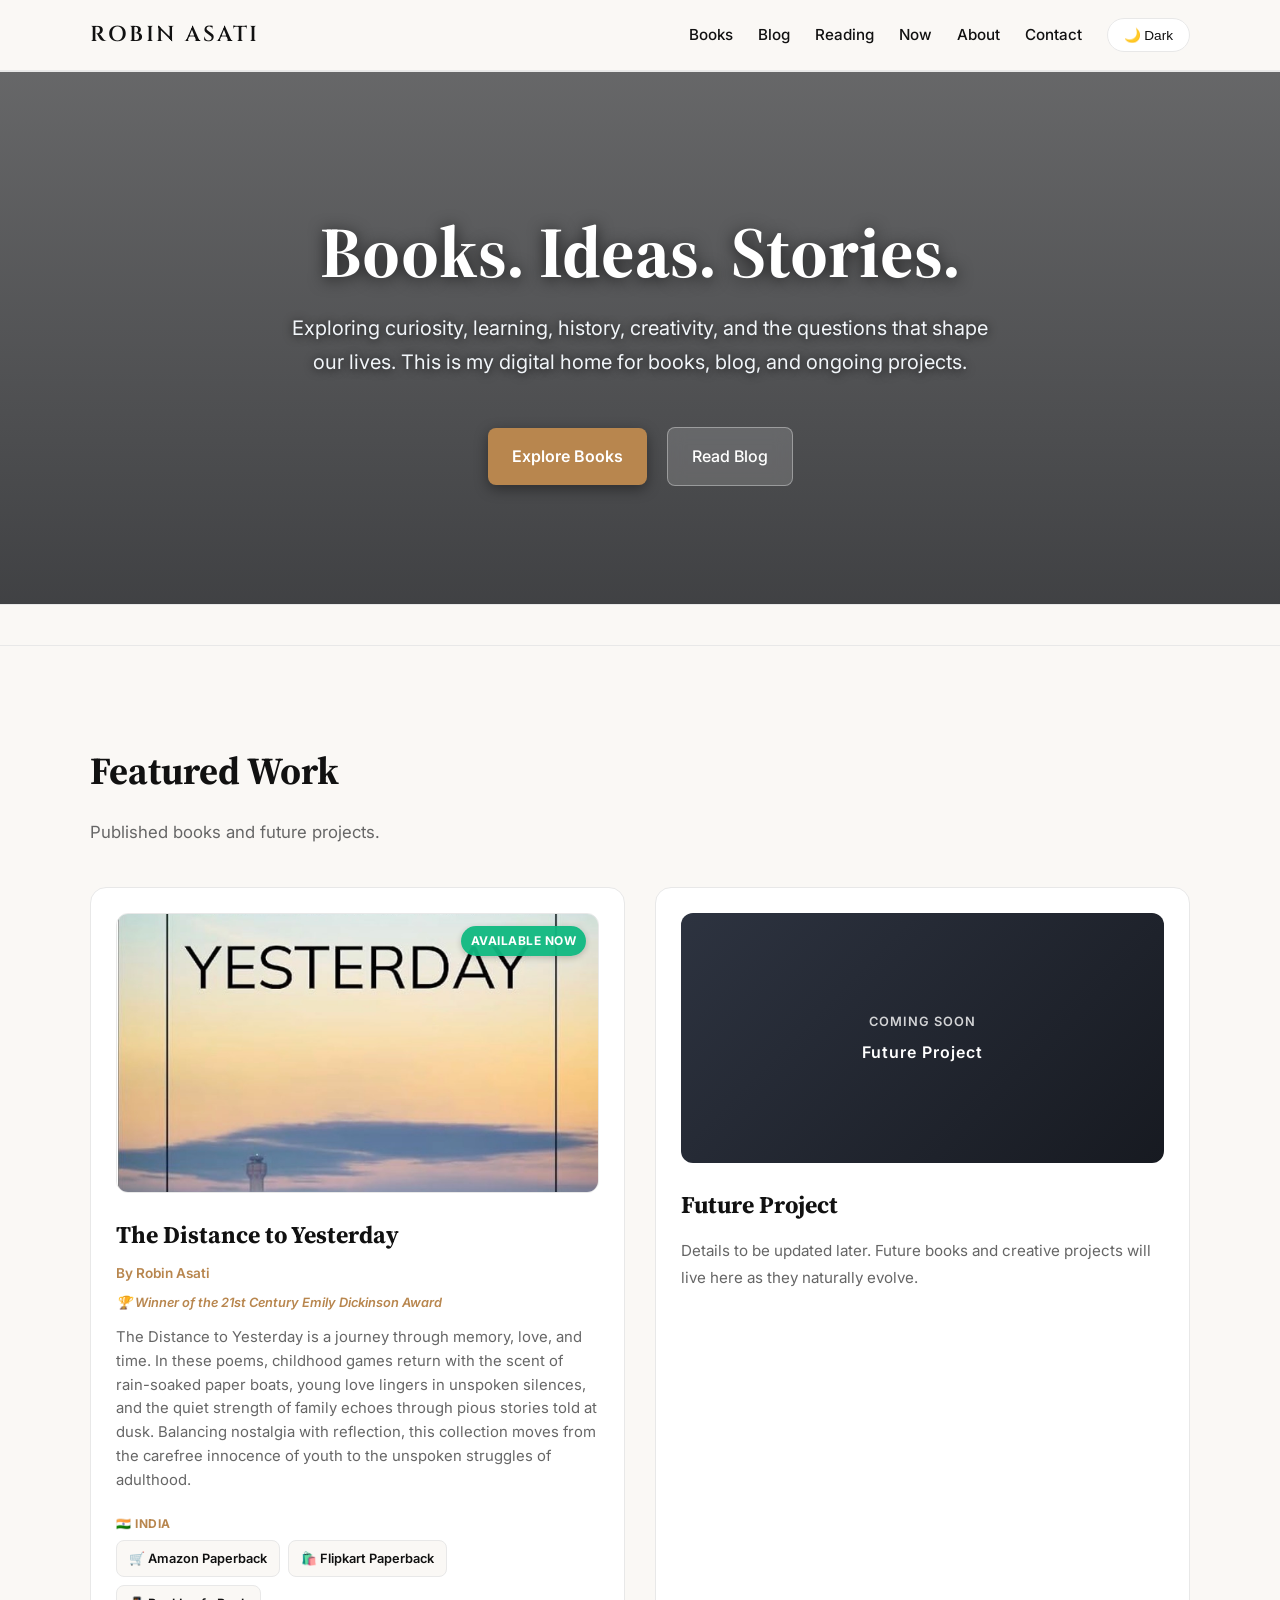
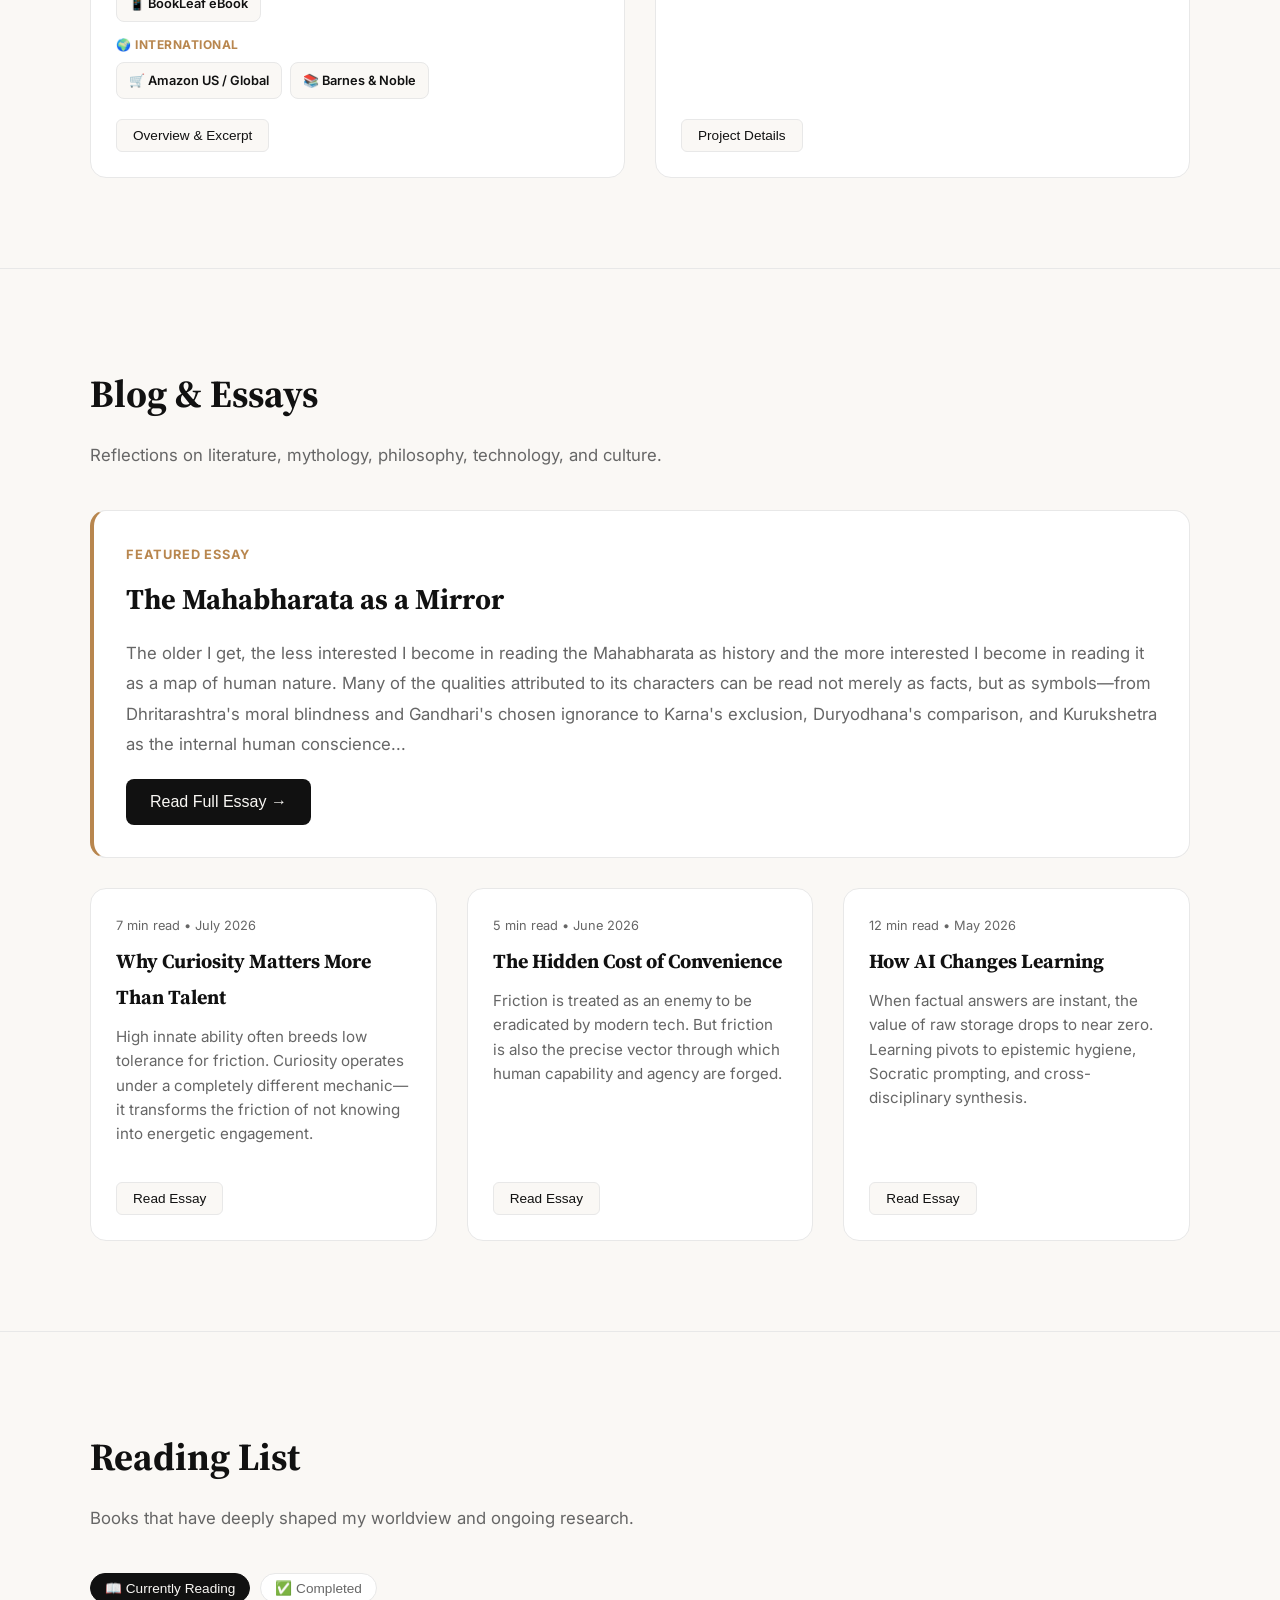
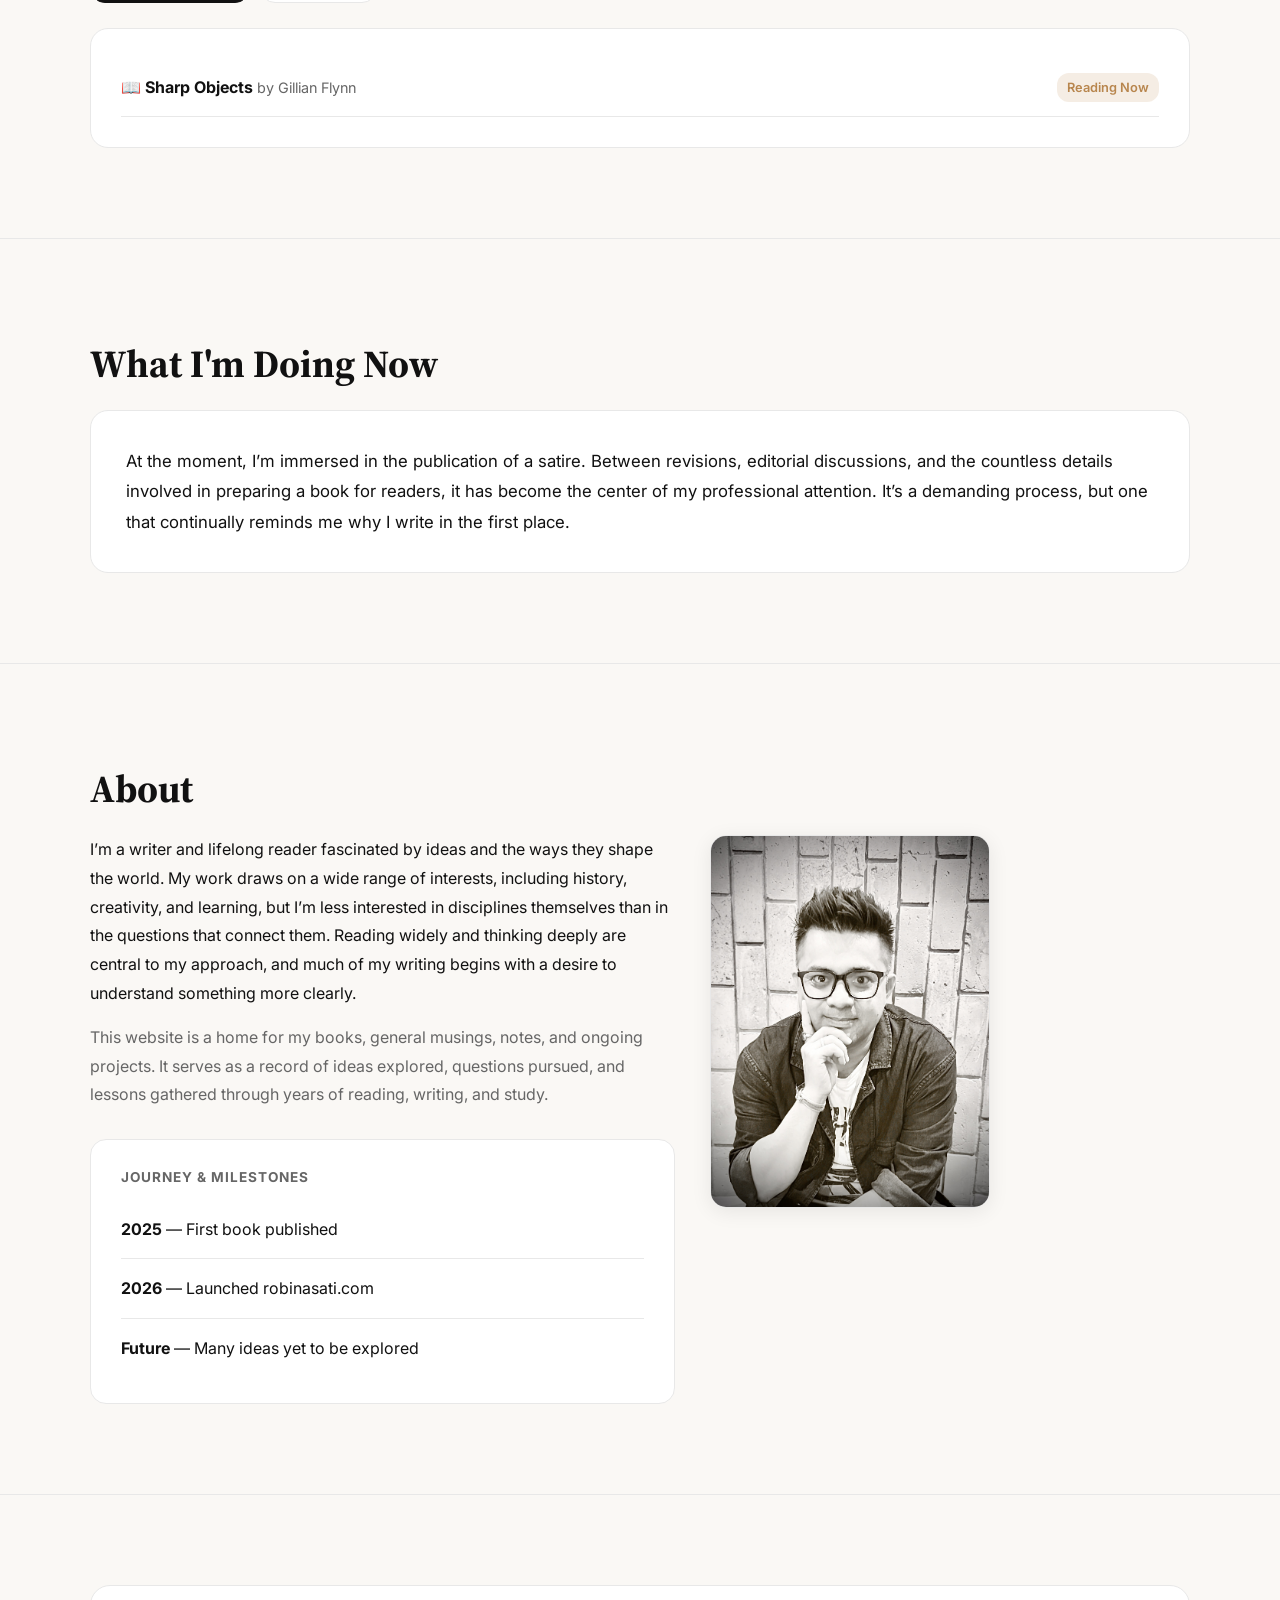
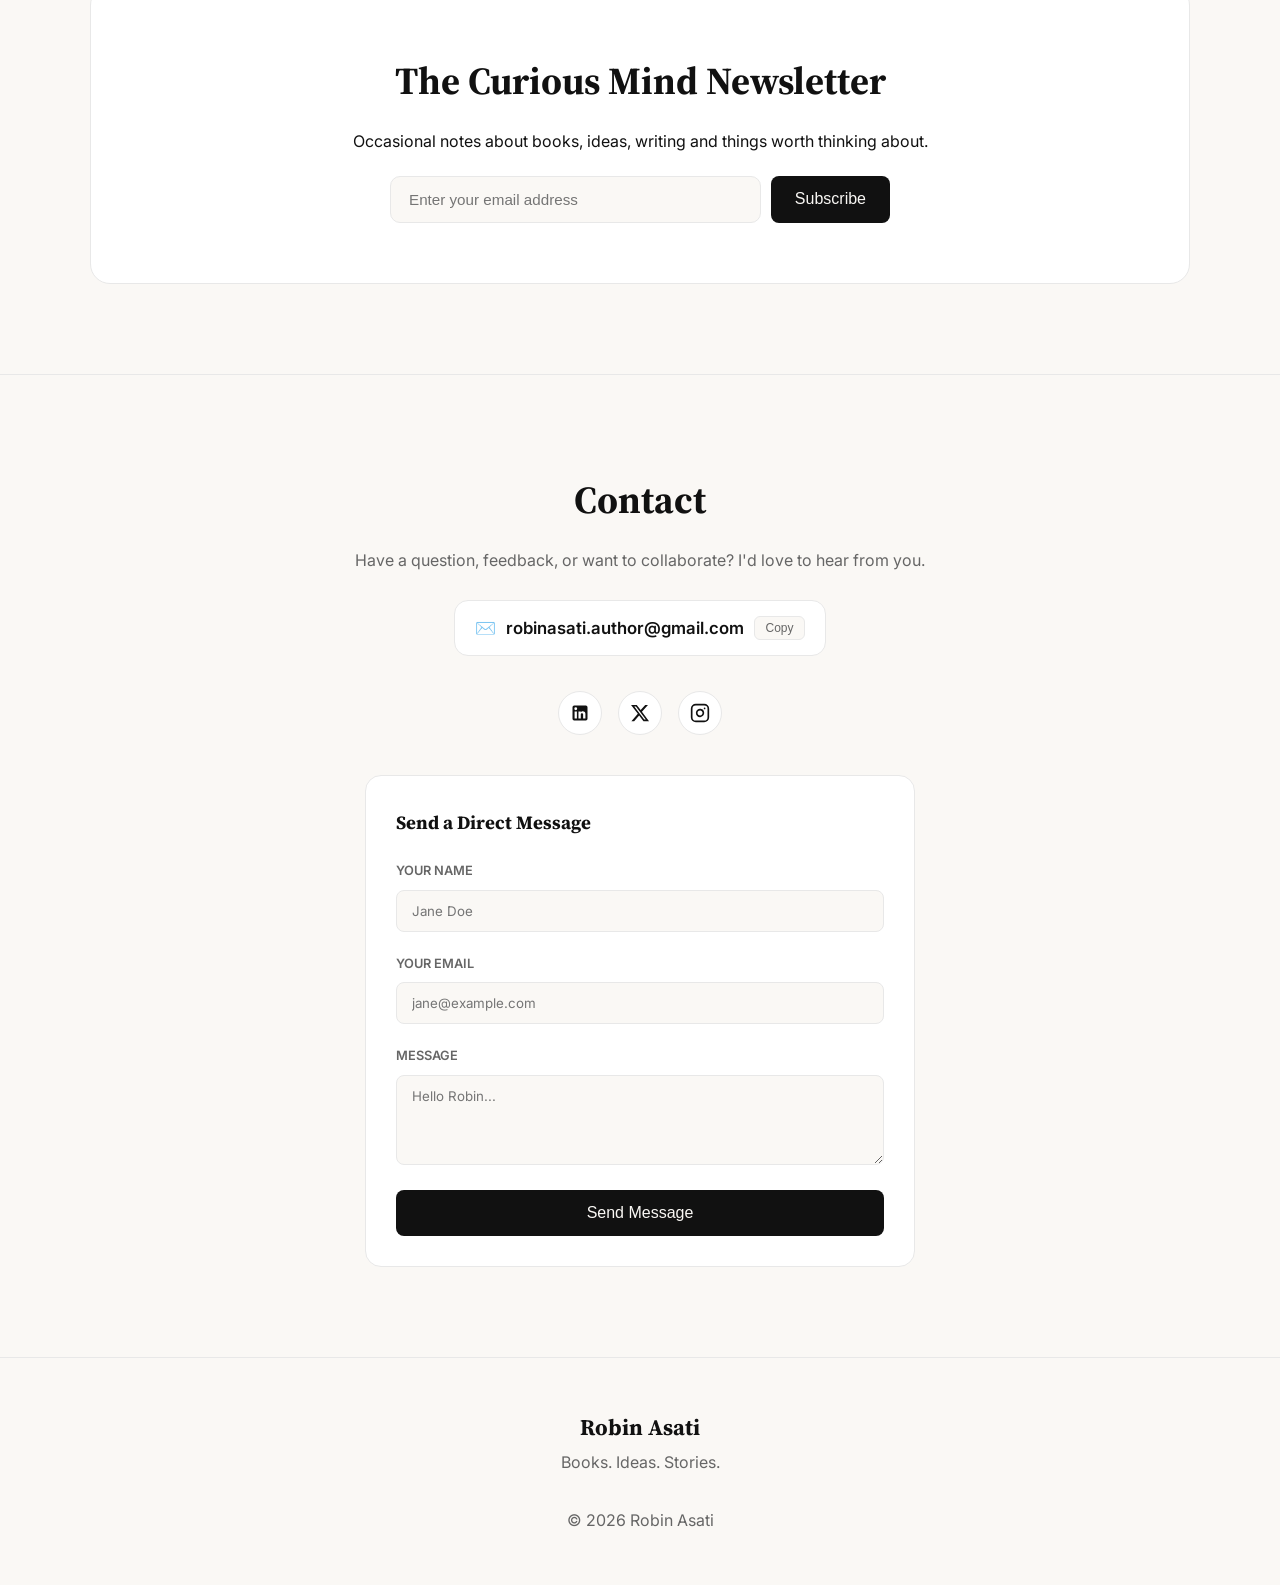
==== index.html @ bd4fd93c "Refactor styles and improve image handling in index.html Updated font styles, adjusted hero section " ====
<!DOCTYPE html>
<html lang="en">
<head>
<meta charset="UTF-8">
<meta name="viewport" content="width=device-width, initial-scale=1.0">
<title>Robin Asati | Books. Ideas. Stories.</title>

<link rel="preconnect" href="https://fonts.googleapis.com">
<link rel="preconnect" href="https://fonts.gstatic.com" crossorigin>
<link href="https://fonts.googleapis.com/css2?family=Cinzel:wght@500;600;700&family=Cormorant+Garamond:wght@500;600;700&family=Inter:wght@300;400;500;600;700&family=Source+Serif+4:ital,opsz,wght@0,8..60,400;0,8..60,600;0,8..60,700;1,8..60,400&display=swap" rel="stylesheet">

<style>
:root {
    --bg: #faf8f5;
    --card: #ffffff;
    --text: #111111;
    --muted: #666666;
    --accent: #b8864e;
    --border: #e8e8e8;
}

.dark {
    --bg: #0f1115;
    --card: #171a21;
    --text: #f4f4f4;
    --muted: #b4b4b4;
    --accent: #d4a373;
    --border: #2d3340;
}

* {
    margin: 0;
    padding: 0;
    box-sizing: border-box;
}

html {
    scroll-behavior: smooth;
}

body {
    font-family: 'Inter', -apple-system, BlinkMacSystemFont, "Segoe UI", Roboto, sans-serif;
    background: var(--bg);
    color: var(--text);
    line-height: 1.8;
    transition: background-color .3s ease, color .3s ease;
}

.container {
    max-width: 1100px;
    width: 90%;
    margin: auto;
}

header {
    position: sticky;
    top: 0;
    background: rgba(250, 248, 245, .95);
    backdrop-filter: blur(12px);
    -webkit-backdrop-filter: blur(12px);
    z-index: 100;
    border-bottom: 1px solid var(--border);
    transition: background-color .3s ease, border-color .3s ease;
}

.dark header {
    background: rgba(15, 17, 21, .95);
}

nav {
    display: flex;
    justify-content: space-between;
    align-items: center;
    padding: 18px 0;
}

.logo {
    font-family: 'Cinzel', 'Cormorant Garamond', 'Source Serif 4', Georgia, serif;
    font-size: 1.35rem;
    font-weight: 600;
    text-decoration: none;
    color: var(--text);
    line-height: 1.2;
    letter-spacing: 2.5px;
    text-transform: uppercase;
    transition: color 0.2s ease;
}

.logo:hover {
    color: var(--accent);
}

.nav-links {
    display: flex;
    gap: 25px;
    align-items: center;
}

.nav-links a {
    text-decoration: none;
    color: var(--text);
    font-size: 0.95rem;
    font-weight: 500;
    transition: color 0.2s;
}

.nav-links a:hover {
    color: var(--accent);
}

.theme-btn {
    border: none;
    background: var(--card);
    color: var(--text);
    padding: 8px 16px;
    border-radius: 20px;
    cursor: pointer;
    border: 1px solid var(--border);
    font-size: 0.85rem;
    font-weight: 500;
    transition: all 0.2s;
}

.theme-btn:hover {
    border-color: var(--accent);
}

.hero {
    position: relative;
    padding: 140px 0 110px 0;
    text-align: center;
    background-image: linear-gradient(rgba(12, 14, 18, 0.62), rgba(12, 14, 18, 0.78)), url('assets/images/hero_library_bg_1785691081527.jpg'), url('assets/images/hero_library_bg.jpg'), url('hero_library_bg.jpg');
    background-size: cover;
    background-position: center 38%;
    background-repeat: no-repeat;
    color: #ffffff;
    border-bottom: 1px solid var(--border);
    margin-bottom: 40px;
}

.hero h1 {
    font-family: 'Source Serif 4', Georgia, serif;
    font-size: 4.5rem;
    line-height: 1.1;
    margin-bottom: 20px;
    font-weight: 700;
    color: #ffffff;
    text-shadow: 0 2px 16px rgba(0, 0, 0, 0.7);
}

.hero p {
    max-width: 720px;
    margin: auto;
    font-size: 1.25rem;
    color: #f1f5f9;
    text-shadow: 0 1px 10px rgba(0, 0, 0, 0.8);
    line-height: 1.7;
}

.hero .btn-primary {
    background: var(--accent);
    color: #ffffff;
    font-weight: 600;
    box-shadow: 0 4px 14px rgba(0, 0, 0, 0.4);
}

.hero .btn-secondary {
    background: rgba(255, 255, 255, 0.15);
    backdrop-filter: blur(8px);
    -webkit-backdrop-filter: blur(8px);
    border: 1px solid rgba(255, 255, 255, 0.35);
    color: #ffffff;
    font-weight: 500;
}

.hero .btn-secondary:hover {
    background: rgba(255, 255, 255, 0.28);
    border-color: rgba(255, 255, 255, 0.65);
}

.cta {
    margin-top: 40px;
}

.btn {
    display: inline-block;
    padding: 14px 24px;
    margin: 8px;
    border-radius: 8px;
    text-decoration: none;
    font-weight: 500;
    cursor: pointer;
    transition: transform 0.2s, background-color 0.2s, border-color 0.2s;
    border: none;
    font-size: 1rem;
}

.btn-primary {
    background: var(--text);
    color: var(--bg);
}

.btn-secondary {
    border: 1px solid var(--border);
    background: var(--card);
    color: var(--text);
}

.btn:hover {
    transform: translateY(-2px);
}

section {
    padding: 90px 0;
    border-top: 1px solid var(--border);
}

.section-title {
    font-family: 'Source Serif 4', Georgia, serif;
    font-size: 2.4rem;
    margin-bottom: 12px;
    font-weight: 700;
}

.section-subtitle {
    color: var(--muted);
    margin-bottom: 40px;
    font-size: 1.05rem;
}

.cards {
    display: grid;
    gap: 30px;
    grid-template-columns: repeat(auto-fit, minmax(280px, 1fr));
}

.card {
    background: var(--card);
    padding: 25px;
    border-radius: 16px;
    border: 1px solid var(--border);
    display: flex;
    flex-direction: column;
    justify-content: space-between;
    transition: border-color 0.2s, transform 0.2s;
}

.card:hover {
    border-color: var(--accent);
}

.book-cover {
    height: 250px;
    border-radius: 12px;
    display: flex;
    flex-direction: column;
    align-items: center;
    justify-content: center;
    background: linear-gradient(135deg, var(--accent), #6c4f2d);
    color: white;
    margin-bottom: 20px;
    font-weight: 600;
    letter-spacing: 1px;
    text-align: center;
    padding: 20px;
}

.book-cover.dark-cover {
    background: linear-gradient(135deg, #2d3340, #171a21);
}

.book-cover-wrap {
    height: 280px;
    border-radius: 12px;
    overflow: hidden;
    margin-bottom: 20px;
    background: var(--bg);
    border: 1px solid var(--border);
    display: flex;
    align-items: center;
    justify-content: center;
    position: relative;
}

.book-cover-img {
    width: 100%;
    height: 100%;
    object-fit: cover;
    object-position: center;
    transition: transform 0.3s ease;
}

.card:hover .book-cover-img {
    transform: scale(1.03);
}

.released-badge {
    position: absolute;
    top: 12px;
    right: 12px;
    background: rgba(16, 185, 129, 0.95);
    color: #ffffff;
    font-size: 0.75rem;
    font-weight: 700;
    padding: 4px 10px;
    border-radius: 20px;
    letter-spacing: 0.5px;
    box-shadow: 0 2px 6px rgba(0,0,0,0.2);
}

.retailer-links {
    display: flex;
    flex-wrap: wrap;
    gap: 8px;
    margin-top: 12px;
    margin-bottom: 20px;
}

.retailer-btn {
    display: inline-flex;
    align-items: center;
    gap: 6px;
    padding: 6px 12px;
    border-radius: 8px;
    border: 1px solid var(--border);
    background: var(--bg);
    color: var(--text);
    font-size: 0.8rem;
    font-weight: 600;
    text-decoration: none;
    transition: all 0.2s ease;
}

.retailer-btn:hover {
    background: var(--text);
    color: var(--bg);
    border-color: var(--text);
    transform: translateY(-1px);
}

.card h3 {
    font-family: 'Source Serif 4', Georgia, serif;
    font-size: 1.5rem;
    margin-bottom: 10px;
}

.card p {
    color: var(--muted);
    font-size: 0.95rem;
    margin-bottom: 20px;
}

.btn-small {
    padding: 8px 16px;
    font-size: 0.85rem;
    border-radius: 6px;
    background: var(--bg);
    border: 1px solid var(--border);
    color: var(--text);
    cursor: pointer;
    font-weight: 500;
    align-self: flex-start;
    transition: all 0.2s;
}

.btn-small:hover {
    background: var(--accent);
    color: #ffffff;
    border-color: var(--accent);
}

.essay-search {
    width: 100%;
    max-width: 320px;
    padding: 10px 16px;
    border-radius: 10px;
    border: 1px solid var(--border);
    background: var(--card);
    color: var(--text);
    font-size: 0.9rem;
    margin-bottom: 30px;
}

.essay {
    margin-bottom: 25px;
    padding-bottom: 20px;
    border-bottom: 1px solid var(--border);
    cursor: pointer;
    transition: padding-left 0.2s;
}

.essay:hover {
    padding-left: 8px;
}

.essay h3 {
    font-family: 'Source Serif 4', Georgia, serif;
    font-size: 1.4rem;
    margin-bottom: 5px;
    color: var(--text);
}

.essay:hover h3 {
    color: var(--accent);
}

.essay span {
    color: var(--muted);
    font-size: .9rem;
}

.essay p {
    color: var(--muted);
    font-size: 0.95rem;
    margin-top: 6px;
}

.reading-filters {
    display: flex;
    gap: 10px;
    margin-bottom: 25px;
}

.filter-btn {
    padding: 6px 14px;
    border-radius: 20px;
    border: 1px solid var(--border);
    background: var(--card);
    color: var(--muted);
    font-size: 0.85rem;
    cursor: pointer;
}

.filter-btn.active {
    background: var(--text);
    color: var(--bg);
    border-color: var(--text);
}

.reading-list {
    background: var(--card);
    padding: 30px;
    border-radius: 18px;
    border: 1px solid var(--border);
}

.reading-list ul {
    list-style: none;
}

.reading-list li {
    padding: 14px 0;
    border-bottom: 1px solid var(--border);
    display: flex;
    justify-content: space-between;
    align-items: center;
}

.reading-list li:last-child {
    border-bottom: none;
}

.now-box {
    background: var(--card);
    padding: 35px;
    border-radius: 18px;
    border: 1px solid var(--border);
    display: grid;
    grid-template-columns: repeat(auto-fit, minmax(240px, 1fr));
    gap: 25px;
}

.now-item p {
    color: var(--muted);
    font-size: 0.95rem;
    margin-top: 4px;
}

.newsletter {
    text-align: center;
    background: var(--card);
    padding: 60px 30px;
    border-radius: 20px;
    border: 1px solid var(--border);
}

.newsletter form {
    display: flex;
    gap: 10px;
    justify-content: center;
    max-width: 500px;
    margin: 20px auto 0 auto;
    flex-wrap: wrap;
}

.newsletter input {
    flex: 1;
    min-width: 240px;
    padding: 14px 18px;
    border-radius: 10px;
    border: 1px solid var(--border);
    background: var(--bg);
    color: var(--text);
    font-size: 0.95rem;
}

.about {
    max-width: 900px;
}

.about-grid {
    display: grid;
    grid-template-columns: 1fr 280px;
    gap: 35px;
    align-items: start;
}

.about-photo {
    width: 100%;
    max-width: 280px;
    border-radius: 16px;
    border: 1px solid var(--border);
    box-shadow: 0 4px 20px rgba(0,0,0,0.08);
    object-fit: cover;
    aspect-ratio: 3/4;
}

.timeline {
    margin-top: 30px;
    background: var(--card);
    padding: 25px 30px;
    border-radius: 16px;
    border: 1px solid var(--border);
}

.timeline div {
    padding: 15px 0;
    border-bottom: 1px solid var(--border);
}

.timeline div:last-child {
    border-bottom: none;
}

.contact {
    text-align: center;
}

.contact-badges {
    display: flex;
    flex-wrap: wrap;
    justify-content: center;
    gap: 15px;
    margin: 25px 0 35px 0;
}

.contact-badge {
    background: var(--card);
    border: 1px solid var(--border);
    padding: 12px 20px;
    border-radius: 14px;
    display: flex;
    align-items: center;
    gap: 10px;
    font-size: 1.05rem;
    font-weight: 600;
}

.contact-badge a {
    color: var(--text);
    text-decoration: none;
}

.contact-badge a:hover {
    color: var(--accent);
}

.copy-btn {
    background: var(--bg);
    border: 1px solid var(--border);
    padding: 4px 10px;
    border-radius: 6px;
    font-size: 0.75rem;
    cursor: pointer;
    color: var(--muted);
}

.contact-links {
    display: flex;
    justify-content: center;
    align-items: center;
    gap: 16px;
    margin-bottom: 40px;
}

.contact-links a {
    display: inline-flex;
    align-items: center;
    justify-content: center;
    width: 44px;
    height: 44px;
    border-radius: 50%;
    background: var(--card);
    border: 1px solid var(--border);
    color: var(--text);
    transition: all 0.2s ease;
    text-decoration: none;
}

.contact-links a:hover {
    color: var(--accent);
    border-color: var(--accent);
    transform: translateY(-2px);
    box-shadow: 0 4px 12px rgba(0,0,0,0.08);
}

.contact-form {
    max-width: 550px;
    margin: auto;
    text-align: left;
    background: var(--card);
    padding: 30px;
    border-radius: 16px;
    border: 1px solid var(--border);
}

.contact-form input, .contact-form textarea {
    width: 100%;
    padding: 12px 15px;
    margin-top: 6px;
    margin-bottom: 16px;
    border-radius: 8px;
    border: 1px solid var(--border);
    background: var(--bg);
    color: var(--text);
    font-family: inherit;
}

footer {
    text-align: center;
    color: var(--muted);
    padding: 50px 0;
    border-top: 1px solid var(--border);
}

/* Modal Styling */
.modal-overlay {
    position: fixed;
    top: 0;
    left: 0;
    width: 100%;
    height: 100%;
    background: rgba(0, 0, 0, 0.65);
    backdrop-filter: blur(4px);
    display: none;
    align-items: center;
    justify-content: center;
    z-index: 200;
    padding: 20px;
}

.modal-overlay.active {
    display: flex;
}

.modal-content {
    background: var(--card);
    color: var(--text);
    max-width: 700px;
    width: 100%;
    max-height: 85vh;
    overflow-y: auto;
    border-radius: 20px;
    border: 1px solid var(--border);
    padding: 35px;
    position: relative;
    box-shadow: 0 20px 40px rgba(0, 0, 0, 0.3);
}

.modal-close {
    position: absolute;
    top: 20px;
    right: 20px;
    background: var(--bg);
    border: 1px solid var(--border);
    color: var(--muted);
    border-radius: 50%;
    width: 32px;
    height: 32px;
    cursor: pointer;
    font-size: 1.1rem;
    line-height: 1;
}

@media(max-width:768px){
    .about-grid {
        grid-template-columns: 1fr;
    }
    .about-photo {
        max-width: 240px;
        margin: 0 auto 20px auto;
    }
    .hero h1 {
        font-size: 2.8rem;
    }
    nav {
        flex-direction: column;
        gap: 15px;
    }
    .nav-links {
        flex-wrap: wrap;
        justify-content: center;
    }
}
</style>
</head>
<body>

<header>
<div class="container">
<nav>
<a href="#" class="logo">Robin Asati</a>
<div class="nav-links">
<a href="#books">Books</a>
<a href="#blog">Blog</a>
<a href="#reading">Reading</a>
<a href="#now">Now</a>
<a href="#about">About</a>
<a href="#contact">Contact</a>
<button class="theme-btn" onclick="toggleTheme()">🌙 Dark</button>
</div>
</nav>
</div>
</header>

<section class="hero">
<div class="container">
<h1>Books. Ideas. Stories.</h1>
<p>
Exploring curiosity, learning, history,
creativity, and the questions that shape our lives.
This is my digital home for books, blog, and ongoing projects.
</p>
<div class="cta">
<a href="#books" class="btn btn-primary">Explore Books</a>
<a href="#blog" class="btn btn-secondary">Read Blog</a>
</div>
</div>
</section>

<section id="books">
<div class="container">
<h2 class="section-title">Featured Work</h2>
<p class="section-subtitle">Published books and future projects.</p>

<div class="cards">
<div class="card">
<div>
<div class="book-cover-wrap">
<img src="assets/images/distance_to_yesterday_1785655951357.jpg" onerror="this.onerror=null; this.src='distance_to_yesterday_1785655951357.jpg';" alt="The Distance to Yesterday Book Cover" class="book-cover-img">
<span class="released-badge">AVAILABLE NOW</span>
</div>
<h3 style="margin-bottom: 4px;">The Distance to Yesterday</h3>
<div style="font-size: 0.85rem; color: var(--accent); font-weight: 600; margin-bottom: 6px;">By Robin Asati</div>
<div style="font-size: 0.8rem; color: #b8864e; font-weight: 600; margin-bottom: 12px; font-style: italic;">🏆 Winner of the 21st Century Emily Dickinson Award</div>
<p style="font-size: 0.93rem; line-height: 1.6;">
The Distance to Yesterday is a journey through memory, love, and time. In these poems, childhood games return with the scent of rain-soaked paper boats, young love lingers in unspoken silences, and the quiet strength of family echoes through pious stories told at dusk. Balancing nostalgia with reflection, this collection moves from the carefree innocence of youth to the unspoken struggles of adulthood.
</p>

<div style="margin-top: 12px;">
<div style="font-size: 0.75rem; font-weight: 700; text-transform: uppercase; letter-spacing: 0.5px; color: var(--accent); margin-bottom: 6px;">🇮🇳 India</div>
<div class="retailer-links" style="margin-top: 0; margin-bottom: 12px;">
<a href="https://link.amazon/B07YsDSl2" target="_blank" rel="noopener noreferrer" class="retailer-btn">🛒 Amazon Paperback</a>
<a href="https://dl.flipkart.com/s/XTxw8RNNNN" target="_blank" rel="noopener noreferrer" class="retailer-btn">🛍️ Flipkart Paperback</a>
<a href="https://ebooks.bookleafpub.com/product-page/the-distance-to-yesterday" target="_blank" rel="noopener noreferrer" class="retailer-btn">📱 BookLeaf eBook</a>
</div>

<div style="font-size: 0.75rem; font-weight: 700; text-transform: uppercase; letter-spacing: 0.5px; color: var(--accent); margin-bottom: 6px;">🌍 International</div>
<div class="retailer-links" style="margin-top: 0; margin-bottom: 20px;">
<a href="https://www.amazon.com/dp/B0G1ZFZSVN" target="_blank" rel="noopener noreferrer" class="retailer-btn">🛒 Amazon US / Global</a>
<a href="https://www.barnesandnoble.com/w/1148728774" target="_blank" rel="noopener noreferrer" class="retailer-btn">📚 Barnes & Noble</a>
</div>
</div>
</div>
<button class="btn-small" onclick="openBookModal('distance')">Overview & Excerpt</button>
</div>

<div class="card">
<div>
<div class="book-cover dark-cover">
<div style="font-size: 0.8rem; opacity: 0.8; margin-bottom: 5px;">COMING SOON</div>
Future Project
</div>
<h3>Future Project</h3>
<p>
Details to be updated later. Future books and creative projects will live here as they naturally evolve.
</p>
</div>
<button class="btn-small" onclick="openBookModal('future')">Project Details</button>
</div>
</div>
</div>
</section>

<section id="blog">
<div class="container">
<h2 class="section-title">Blog & Essays</h2>
<p class="section-subtitle">Reflections on literature, mythology, philosophy, technology, and culture.</p>

<!-- Featured Essay -->
<div class="card" style="margin-bottom: 30px; padding: 32px; border-left: 4px solid var(--accent);">
  <div>
    <div style="font-size: 0.8rem; font-weight: 700; text-transform: uppercase; letter-spacing: 0.8px; color: var(--accent); margin-bottom: 8px;">FEATURED ESSAY</div>
    <h3 style="font-family: 'Source Serif 4', serif; font-size: 1.8rem; margin-bottom: 12px; color: var(--text);">The Mahabharata as a Mirror</h3>
    <p style="font-size: 1.05rem; line-height: 1.8; color: var(--muted); margin-bottom: 20px;">
      The older I get, the less interested I become in reading the Mahabharata as history and the more interested I become in reading it as a map of human nature. Many of the qualities attributed to its characters can be read not merely as facts, but as symbols—from Dhritarashtra's moral blindness and Gandhari's chosen ignorance to Karna's exclusion, Duryodhana's comparison, and Kurukshetra as the internal human conscience...
    </p>
  </div>
  <div>
    <button class="btn btn-primary" style="margin: 0;" onclick="openEssayModal(0)">Read Full Essay →</button>
  </div>
</div>

<div class="cards">
  <div class="card">
    <div>
      <div style="font-size: 0.8rem; color: var(--muted); margin-bottom: 6px;">7 min read • July 2026</div>
      <h3 style="font-size: 1.25rem;">Why Curiosity Matters More Than Talent</h3>
      <p style="font-size: 0.95rem; line-height: 1.6; color: var(--muted); margin-top: 8px;">
        High innate ability often breeds low tolerance for friction. Curiosity operates under a completely different mechanic—it transforms the friction of not knowing into energetic engagement.
      </p>
    </div>
    <button class="btn-small" style="margin-top: 15px;" onclick="openEssayModal(1)">Read Essay</button>
  </div>

  <div class="card">
    <div>
      <div style="font-size: 0.8rem; color: var(--muted); margin-bottom: 6px;">5 min read • June 2026</div>
      <h3 style="font-size: 1.25rem;">The Hidden Cost of Convenience</h3>
      <p style="font-size: 0.95rem; line-height: 1.6; color: var(--muted); margin-top: 8px;">
        Friction is treated as an enemy to be eradicated by modern tech. But friction is also the precise vector through which human capability and agency are forged.
      </p>
    </div>
    <button class="btn-small" style="margin-top: 15px;" onclick="openEssayModal(2)">Read Essay</button>
  </div>

  <div class="card">
    <div>
      <div style="font-size: 0.8rem; color: var(--muted); margin-bottom: 6px;">12 min read • May 2026</div>
      <h3 style="font-size: 1.25rem;">How AI Changes Learning</h3>
      <p style="font-size: 0.95rem; line-height: 1.6; color: var(--muted); margin-top: 8px;">
        When factual answers are instant, the value of raw storage drops to near zero. Learning pivots to epistemic hygiene, Socratic prompting, and cross-disciplinary synthesis.
      </p>
    </div>
    <button class="btn-small" style="margin-top: 15px;" onclick="openEssayModal(3)">Read Essay</button>
  </div>
</div>

</div>
</section>

<section id="reading">
<div class="container">
<h2 class="section-title">Reading List</h2>
<p class="section-subtitle">Books that have deeply shaped my worldview and ongoing research.</p>

<div class="reading-filters">
<button class="filter-btn active" onclick="filterReading('reading', this)">📖 Currently Reading</button>
<button class="filter-btn" onclick="filterReading('completed', this)">✅ Completed</button>
</div>

<div class="reading-list">
<ul id="readingUl">
<li data-status="reading">
<span>📖 <strong>Sharp Objects</strong> <span style="color:var(--muted); font-size:0.9rem;">by Gillian Flynn</span></span>
<span style="font-size:0.8rem; background: rgba(184,134,78,0.15); color:var(--accent); padding:3px 10px; border-radius:12px; font-weight:600;">Reading Now</span>
</li>
<li data-status="completed" style="display: none;">
<span>📖 <strong>Rebecca</strong> <span style="color:var(--muted); font-size:0.9rem;">by Daphne du Maurier (1938)</span></span>
<span style="color:#f59e0b; font-size:0.9rem;">★★★★★</span>
</li>
<li data-status="completed" style="display: none;">
<span>📖 <strong>The Talented Mr. Ripley</strong> <span style="color:var(--muted); font-size:0.9rem;">by Patricia Highsmith (1955)</span></span>
<span style="color:#f59e0b; font-size:0.9rem;">★★★★★</span>
</li>
<li data-status="completed" style="display: none;">
<span>📖 <strong>The Silence of the Lambs</strong> <span style="color:var(--muted); font-size:0.9rem;">by Thomas Harris (1988)</span></span>
<span style="color:#f59e0b; font-size:0.9rem;">★★★★★</span>
</li>
<li data-status="completed" style="display: none;">
<span>📖 <strong>The Silent Patient</strong> <span style="color:var(--muted); font-size:0.9rem;">by Alex Michaelides (2019)</span></span>
<span style="color:#f59e0b; font-size:0.9rem;">★★★★★</span>
</li>
</ul>
</div>
</div>
</section>

<section id="now">
<div class="container">
<h2 class="section-title">What I'm Doing Now</h2>

<div class="now-box" style="display: block;">
<p style="font-size: 1.05rem; line-height: 1.8;">
At the moment, I’m immersed in the publication of a satire. Between revisions, editorial discussions, and the countless details involved in preparing a book for readers, it has become the center of my professional attention. It’s a demanding process, but one that continually reminds me why I write in the first place.
</p>
</div>
</div>
</section>

<section id="about">
<div class="container">
<div class="about">
<h2 class="section-title">About</h2>

<div class="about-grid">
<div class="about-text">
<p>
I’m a writer and lifelong reader fascinated by ideas and the ways they shape the world. My work draws on a wide range of interests, including history, creativity, and learning, but I’m less interested in disciplines themselves than in the questions that connect them. Reading widely and thinking deeply are central to my approach, and much of my writing begins with a desire to understand something more clearly.
</p>

<p style="margin-top: 15px; color: var(--muted);">
This website is a home for my books, general musings, notes, and ongoing projects. It serves as a record of ideas explored, questions pursued, and lessons gathered through years of reading, writing, and study.
</p>

<div class="timeline">
<h4 style="font-size:0.85rem; text-transform:uppercase; letter-spacing:1px; color:var(--muted); margin-bottom:10px;">Journey & Milestones</h4>
<div>
<strong>2025</strong> — First book published
</div>
<div>
<strong>2026</strong> — Launched robinasati.com
</div>
<div>
<strong>Future</strong> — Many ideas yet to be explored
</div>
</div>
</div>

<div class="about-image-wrapper">
<img src="assets/images/robin_photo.jpg" onerror="this.onerror=null; this.src='robin_photo.jpg';" alt="Robin Asati" class="about-photo">
</div>
</div>

</div>
</div>
</section>

<section>
<div class="container">
<div class="newsletter">
<h2 class="section-title">The Curious Mind Newsletter</h2>
<p>
Occasional notes about books, ideas,
writing and things worth thinking about.
</p>

<form id="newsletterForm" onsubmit="handleNewsletter(event)">
<input type="email" id="newsletterEmail" placeholder="Enter your email address" required>
<button type="submit" class="btn btn-primary" style="margin: 0;">Subscribe</button>
</form>
<div id="newsletterSuccess" style="display:none; margin-top:20px; color:#10b981; font-weight:600;">
Thank you for subscribing! Look out for your first letter soon.
</div>
</div>
</div>
</section>

<section id="contact">
<div class="container">
<div class="contact">
<h2 class="section-title">Contact</h2>
<p style="color: var(--muted);">Have a question, feedback, or want to collaborate? I'd love to hear from you.</p>

<div class="contact-badges">
<div class="contact-badge">
✉️ <a href="mailto:robinasati.author@gmail.com">robinasati.author@gmail.com</a>
<button class="copy-btn" onclick="copyText('robinasati.author@gmail.com', this)">Copy</button>
</div>
</div>

<div class="contact-links">
<a href="https://www.linkedin.com/in/robin-asati-31274a20?utm_source=share&utm_campaign=share_via&utm_content=profile&utm_medium=ios_app" target="_blank" rel="noopener noreferrer" aria-label="LinkedIn" title="LinkedIn">
  <svg xmlns="http://www.w3.org/2000/svg" width="20" height="20" viewBox="0 0 24 24" fill="currentColor"><path d="M19 3a2 2 0 0 1 2 2v14a2 2 0 0 1-2 2H5a2 2 0 0 1-2-2V5a2 2 0 0 1 2-2h14m-.5 15.5v-5.3a3.26 3.26 0 0 0-3.26-3.26c-.85 0-1.84.52-2.28 1.3v-1.11h-2.79v8.37h2.79v-4.93c0-.77.62-1.4 1.39-1.4a1.4 1.4 0 0 1 1.4 1.4v4.93h2.75M6.88 8.56a1.68 1.68 0 0 0 1.68-1.68c0-.93-.75-1.69-1.68-1.69a1.69 1.69 0 0 0-1.69 1.69c0 .93.76 1.68 1.69 1.68m1.39 9.94v-8.37H5.5v8.37h2.77z"/></svg>
</a>
<a href="https://x.com/robinasati?s=11" target="_blank" rel="noopener noreferrer" aria-label="X" title="X (Twitter)">
  <svg xmlns="http://www.w3.org/2000/svg" width="20" height="20" viewBox="0 0 24 24" fill="currentColor"><path d="M18.244 2.25h3.308l-7.227 8.26 8.502 11.24H16.17l-5.214-6.817L4.99 21.75H1.68l7.73-8.835L1.254 2.25H8.08l4.713 6.231zm-1.161 17.52h1.833L7.084 4.126H5.117z"/></svg>
</a>
<a href="https://www.instagram.com/robinasati?igsh=MWZwbHIxdGJteHQ3Yg%3D%3D&utm_source=qr" target="_blank" rel="noopener noreferrer" aria-label="Instagram" title="Instagram">
  <svg xmlns="http://www.w3.org/2000/svg" width="20" height="20" viewBox="0 0 24 24" fill="none" stroke="currentColor" stroke-width="2" stroke-linecap="round" stroke-linejoin="round"><rect x="2" y="2" width="20" height="20" rx="5" ry="5"/><path d="M16 11.37A4 4 0 1 1 12.63 8 4 4 0 0 1 16 11.37z"/><line x1="17.5" y1="6.5" x2="17.51" y2="6.5"/></svg>
</a>
</div>

<div class="contact-form">
<h3 style="font-family:'Source Serif 4',serif; margin-bottom:15px;">Send a Direct Message</h3>
<form onsubmit="handleContact(event)">
<label style="font-size:0.8rem; font-weight:600; color:var(--muted); text-transform:uppercase;">Your Name</label>
<input type="text" placeholder="Jane Doe" required>

<label style="font-size:0.8rem; font-weight:600; color:var(--muted); text-transform:uppercase;">Your Email</label>
<input type="email" placeholder="jane@example.com" required>

<label style="font-size:0.8rem; font-weight:600; color:var(--muted); text-transform:uppercase;">Message</label>
<textarea rows="4" placeholder="Hello Robin..." required></textarea>

<button type="submit" class="btn btn-primary" style="margin:0; width:100%;">Send Message</button>
</form>
<div id="contactSuccess" style="display:none; margin-top:15px; color:#10b981; font-weight:600; text-align:center;">
Message sent successfully! Robin will get back to you shortly.
</div>
</div>

</div>
</div>
</section>

<footer>
<div class="container">
<p style="font-family:'Source Serif 4',serif; font-size:1.4rem; font-weight:700; color:var(--text);">Robin Asati</p>
<p>Books. Ideas. Stories.</p>
<br>
<p>© 2026 Robin Asati</p>
</div>
</footer>

<!-- Book Modal -->
<div id="bookModal" class="modal-overlay" onclick="closeModalOnOverlay(event, 'bookModal')">
<div class="modal-content">
<button class="modal-close" onclick="closeModal('bookModal')">✕</button>
<div id="bookModalBody"></div>
</div>
</div>

<!-- Essay Modal -->
<div id="essayModal" class="modal-overlay" onclick="closeModalOnOverlay(event, 'essayModal')">
<div class="modal-content">
<button class="modal-close" onclick="closeModal('essayModal')">✕</button>
<div id="essayModalBody"></div>
</div>
</div>

<script>
function toggleTheme() {
    document.body.classList.toggle('dark');
    const btn = document.querySelector('.theme-btn');
    if (document.body.classList.contains('dark')) {
        btn.innerHTML = '☀️ Light';
        localStorage.setItem('theme', 'dark');
    } else {
        btn.innerHTML = '🌙 Dark';
        localStorage.setItem('theme', 'light');
    }
}

if (localStorage.getItem('theme') === 'dark') {
    document.body.classList.add('dark');
    document.querySelector('.theme-btn').innerHTML = '☀️ Light';
}

function copyText(text, btn) {
    navigator.clipboard.writeText(text);
    const originalText = btn.innerText;
    btn.innerText = 'Copied!';
    btn.style.color = '#10b981';
    setTimeout(() => {
        btn.innerText = originalText;
        btn.style.color = 'var(--muted)';
    }, 2000);
}

function filterEssays() {
    const query = document.getElementById('essaySearch').value.toLowerCase();
    const essays = document.querySelectorAll('#essayList .essay');
    essays.forEach(e => {
        const title = e.getAttribute('data-title') || '';
        const text = e.innerText.toLowerCase();
        if (title.includes(query) || text.includes(query)) {
            e.style.display = 'block';
        } else {
            e.style.display = 'none';
        }
    });
}

function filterReading(status, btn) {
    document.querySelectorAll('.filter-btn').forEach(b => b.classList.remove('active'));
    btn.classList.add('active');
    
    const items = document.querySelectorAll('#readingUl li');
    items.forEach(li => {
        if (status === 'all' || li.getAttribute('data-status') === status) {
            li.style.display = 'flex';
        } else {
            li.style.display = 'none';
        }
    });
}

const essayData = [
    {
        title: "The Mahabharata as a Mirror",
        meta: "8 min read • August 2026 • Philosophy & Epics",
        content: `<p style="margin-bottom: 16px;">The older I get, the less interested I become in reading the Mahabharata as history and the more interested I become in reading it as a map of human nature.</p>

        <p style="margin-bottom: 16px;">Perhaps this is why the epic continues to endure. It is not because it provides definitive answers, but because its characters seem to contain more than one truth. Every generation discovers its own Mahabharata. Every reader finds a different lesson hidden beneath the familiar story.</p>

        <p style="margin-bottom: 24px;">Many of the qualities attributed to its characters can be read not merely as facts, but as symbols. Viewed through this lens, the epic transforms from a tale of kings and warriors into a meditation on human strengths and failures.</p>

        <h3 style="font-family:'Source Serif 4',serif; margin-top:28px; margin-bottom:12px; font-size:1.35rem; color:var(--text);">Take Dhritarashtra.</h3>

        <p style="margin-bottom: 16px;">We are told he was blind. Yet his deeper blindness may have had little to do with his eyes. He was surrounded by signs of injustice. He knew the ambitions of Duryodhana, witnessed the humiliation of Draupadi, and understood the consequences of remaining silent. Yet at crucial moments, he chose inaction over responsibility.</p>

        <p style="margin-bottom: 24px;">The blindness that destroyed his kingdom was not an inability to see. It was an inability to confront truths that threatened those he loved. In that sense, Dhritarashtra becomes less a historical king and more a symbol of every parent, leader, or citizen who recognizes wrongdoing but lacks the courage to oppose it.</p>

        <h3 style="font-family:'Source Serif 4',serif; margin-top:28px; margin-bottom:12px; font-size:1.35rem; color:var(--text);">Gandhari's Blindfold</h3>

        <p style="margin-bottom: 16px;">Gandhari's blindfold acquires a different meaning as well.</p>

        <p style="margin-bottom: 16px;">Tradition celebrates it as a gesture of devotion, but it can also be interpreted as a metaphor for voluntary ignorance. There are realities we sometimes refuse to acknowledge because they are inconvenient, painful, or disruptive. The blindfold becomes a symbol of self-imposed limitation, of the human tendency to avoid truths that demand action.</p>

        <p style="margin-bottom: 24px;">Seen this way, Gandhari and Dhritarashtra embody two different forms of blindness: one born of attachment, the other born of choice.</p>

        <h3 style="font-family:'Source Serif 4',serif; margin-top:28px; margin-bottom:12px; font-size:1.35rem; color:var(--text);">Karna's Struggle</h3>

        <p style="margin-bottom: 16px;">Karna's story reveals another kind of struggle.</p>

        <p style="margin-bottom: 16px;">His life is often framed as a tragedy caused by fate, misfortune, and curses. Yet what follows him throughout the epic is not merely bad luck. It is a profound sense of exclusion. Despite his extraordinary talent, he remains haunted by questions of identity and belonging. Every insult leaves a scar. Every achievement becomes an attempt to prove his worth.</p>

        <p style="margin-bottom: 24px;">Perhaps Karna's curses are symbolic rather than supernatural. They represent the invisible burdens people carry from childhood, burdens that influence decisions long after the original wounds have faded. Talent alone is rarely enough to overcome unresolved hurt. Some battles are fought not against enemies but against the stories we tell ourselves about who we are.</p>

        <h3 style="font-family:'Source Serif 4',serif; margin-top:28px; margin-bottom:12px; font-size:1.35rem; color:var(--text);">Duryodhana & Comparison</h3>

        <p style="margin-bottom: 16px;">Duryodhana, too, appears differently under this reading.</p>

        <p style="margin-bottom: 16px;">He is often remembered as the villain of the epic, yet his defining trait may not be cruelty alone. It may be comparison.</p>

        <p style="margin-bottom: 16px;">He grows up measuring himself against the Pandavas. Their success becomes his grievance. Their strength becomes his insecurity. Their achievements become evidence of his own inadequacy.</p>

        <p style="margin-bottom: 24px;">Comparison transforms abundance into scarcity. It convinces a person that another's rise is somehow their loss. Duryodhana's tragedy lies in his inability to celebrate his own strengths because he is consumed by someone else's. The seeds of destruction are planted long before the war begins.</p>

        <h3 style="font-family:'Source Serif 4',serif; margin-top:28px; margin-bottom:12px; font-size:1.35rem; color:var(--text);">Kurukshetra as the Human Mind</h3>

        <p style="margin-bottom: 16px;">And then there is Kurukshetra itself.</p>

        <p style="margin-bottom: 16px;">The most compelling interpretation of the battlefield may be that it exists nowhere and everywhere at the same time.</p>

        <p style="margin-bottom: 16px;">The war is fought whenever principle clashes with ambition, whenever duty confronts desire, whenever conscience struggles against convenience. The Pandavas and Kauravas become competing impulses within the human mind. The battle is not between two families but between two possibilities of being.</p>

        <p style="margin-bottom: 16px;">In that sense, every life contains its own Kurukshetra.</p>

        <p style="margin-bottom: 24px;">The Bhagavad Gita then ceases to be merely advice given to a warrior before battle. It becomes guidance for navigating uncertainty, moral conflict, fear, and responsibility. The battlefield is internal long before it becomes external.</p>

        <h3 style="font-family:'Source Serif 4',serif; margin-top:28px; margin-bottom:12px; font-size:1.35rem; color:var(--text);">A Mirror for Us</h3>

        <p style="margin-bottom: 16px;">This symbolic reading does not seek to replace the traditional Mahabharata. Rather, it exists alongside it. Great works survive because they can be understood at multiple levels simultaneously. Their characters remain alive because they continue to resemble us.</p>

        <ul style="margin: 20px 0 24px 0; padding-left: 0; line-height: 2; list-style-type: none;">
          <li style="margin-bottom: 8px;">• <strong>A blind king</strong> becomes moral blindness.</li>
          <li style="margin-bottom: 8px;">• <strong>A blindfold</strong> becomes chosen ignorance.</li>
          <li style="margin-bottom: 8px;">• <strong>A curse</strong> becomes emotional baggage.</li>
          <li style="margin-bottom: 8px;">• <strong>A villain</strong> becomes the destructive power of comparison.</li>
          <li style="margin-bottom: 8px;">• <strong>A battlefield</strong> becomes the human conscience.</li>
        </ul>

        <p style="margin-bottom: 16px;">The Mahabharata remains relevant not because it describes an ancient world, but because it describes us. Its kingdoms may have disappeared, its warriors may belong to legend, but the struggles they embody continue to unfold in homes, workplaces, institutions, and minds every day.</p>

        <p style="margin-bottom: 16px;">Perhaps that is why we keep returning to it. We do not read the Mahabharata to learn what happened long ago.</p>

        <p style="font-weight: 600; color: var(--accent); font-size: 1.1rem; margin-top: 15px;">We read it to understand what is happening within us now.</p>`
    },
    {
        title: "Why Curiosity Matters More Than Talent",
        meta: "7 min read • July 2026 • Philosophy & Mind",
        content: `<p>We routinely overestimate talent because talent produces visible early results. A child who plays piano effortlessly at seven earns immediate acclaim.</p>
        <p>Yet when we look across thirty- or forty-year career trajectories, raw talent frequently plateaus. High innate ability often breeds low tolerance for friction. When gifted individuals encounter domains where intuition fails, they often retreat.</p>
        <h3 style="font-family:'Source Serif 4',serif; margin-top:20px; margin-bottom:12px;">Curiosity as an Asymmetrical Advantage</h3>
        <p>Curiosity operates under a completely different mechanic. Unlike talent, curiosity is an appetite. It transforms the friction of not knowing into an energetic engagement.</p>
        <ul style="margin: 15px 0 15px 20px; line-height:2;">
        <li><strong>Sustained Duration:</strong> A curious thinker stays in the problem space long after others become bored.</li>
        <li><strong>Cross-Pollination:</strong> Curiosity drives exploration across disparate domains.</li>
        <li><strong>Resilience to Failure:</strong> Mistakes are not an injury to identity—they are fascinating data.</li>
        </ul>
        <p><em>If talent grows linearly, curiosity compounds exponentially.</em></p>`
    },
    {
        title: "The Hidden Cost of Convenience",
        meta: "5 min read • June 2026 • Technology & Culture",
        content: `<p>Modern technological progress is largely measured by how efficiently it removes friction. We order food with a tap, generate text with a prompt, and navigate cities without ever opening a map.</p>
        <p>Friction is treated as an enemy to be eradicated. But friction is also the precise vector through which human capability is forged.</p>
        <h3 style="font-family:'Source Serif 4',serif; margin-top:20px; margin-bottom:10px;">What We Lose When Everything Is Instant</h3>
        <p>When physical effort and memory retrieval are outsourced entirely, subtle cognitive atrophy occurs: shortened horizons of effort, loss of serendipitous discoveries, and fragile agency.</p>
        <p>The solution is the deliberate cultivation of <strong>intentional friction</strong> in learning, craftsmanship, and relationships.</p>`
    },
    {
        title: "How AI Changes Learning",
        meta: "12 min read • May 2026 • Education & Future",
        content: `<p>For centuries, formal education was structured around information scarcity. The teacher held knowledge; the student's task was to absorb and reproduce it.</p>
        <p>Generative AI fundamentally upends this paradigm. When any factual answer can be generated in seconds, the value of raw storage drops to near zero.</p>
        <h3 style="font-family:'Source Serif 4',serif; margin-top:20px; margin-bottom:10px;">The New Core Competencies</h3>
        <p>In an AI-augmented world, learning focuses on three high-order capabilities:</p>
        <ol style="margin:15px 0 15px 20px; line-height:2;">
        <li><strong>Epistemic Hygiene:</strong> Auditing claims and verifying source truth.</li>
        <li><strong>Socratic Prompting:</strong> Formulating precise, constrained, high-level questions.</li>
        <li><strong>Cross-Disciplinary Synthesis:</strong> Connecting ideas across radically different fields.</li>
        </ol>`
    }
];

function openEssayModal(index) {
    const essay = essayData[index];
    const body = document.getElementById('essayModalBody');
    body.innerHTML = `
        <div style="font-size:0.85rem; color:var(--muted); margin-bottom:10px;">${essay.meta}</div>
        <h2 style="font-family:'Source Serif 4',serif; font-size:2rem; margin-bottom:20px;">${essay.title}</h2>
        <div style="font-size:1.05rem; line-height:1.8;">${essay.content}</div>
    `;
    document.getElementById('essayModal').classList.add('active');
}

function openBookModal(type) {
    const body = document.getElementById('bookModalBody');
    if (type === 'distance' || type === 'upcoming') {
        body.innerHTML = `
            <div style="display: flex; gap: 20px; flex-wrap: wrap; align-items: flex-start; margin-bottom: 20px;">
              <img src="assets/images/distance_to_yesterday_1785655951357.jpg" onerror="this.onerror=null; this.src='distance_to_yesterday_1785655951357.jpg';" alt="The Distance to Yesterday" style="width: 150px; height: 220px; object-fit: cover; border-radius: 10px; border: 1px solid var(--border);" />
              <div style="flex: 1; min-width: 220px;">
                <div style="font-size:0.85rem; color:#10b981; font-weight:700; text-transform:uppercase; margin-bottom:5px;">AVAILABLE NOW • RELEASED</div>
                <h2 style="font-family:'Source Serif 4',serif; font-size:2rem; margin-bottom:5px;">The Distance to Yesterday</h2>
                <div style="font-size:1rem; color:var(--accent); font-weight:600; margin-bottom:6px;">By Robin Asati</div>
                <div style="font-size:0.85rem; color:#b8864e; font-weight:600; margin-bottom:12px; font-style:italic;">🏆 Winner of the 21st Century Emily Dickinson Award</div>
                <p style="font-style:italic; color:var(--muted); font-size:0.95rem;">"A journey through memory, love, and time."</p>
              </div>
            </div>

            <p style="line-height:1.8; margin-bottom:20px; font-size:1.05rem;">
            The Distance to Yesterday is a journey through memory, love, and time. In these poems, childhood games return with the scent of rain-soaked paper boats, young love lingers in unspoken silences, and the quiet strength of family echoes through pious stories told at dusk. Balancing nostalgia with reflection, this collection moves from the carefree innocence of youth to the unspoken struggles of adulthood. With a voice both tender and contemplative, Robin Asati captures the fragments of life that never truly leave us - they wait quietly, like shadows and whispers, ready to be remembered.
            </p>

            <div style="background:var(--bg); padding:20px; border-radius:12px; border:1px solid var(--border); margin-bottom:25px;">
              <strong style="font-family:'Source Serif 4',serif; font-size:1.1rem; color:var(--text);">CHAPTER ONE EXCERPT:</strong>
              <p style="font-family:'Source Serif 4',serif; font-style:italic; margin-top:10px; line-height:1.8; color:var(--text);">
              "Memory is not a museum of static relics; it is an active tide. On certain quiet evenings, the distance between where you stand today and yesterday collapses into the span of a single breath..."
              </p>
            </div>

            <div style="margin-top:20px;">
              <div style="font-size:0.8rem; font-weight:700; text-transform:uppercase; letter-spacing:0.5px; color:var(--accent); margin-bottom:8px;">🇮🇳 Buy in India</div>
              <div class="retailer-links" style="margin-top:0; margin-bottom:15px;">
                <a href="https://link.amazon/B07YsDSl2" target="_blank" rel="noopener noreferrer" class="retailer-btn" style="padding:8px 14px; font-size:0.85rem;">🛒 Amazon Paperback</a>
                <a href="https://dl.flipkart.com/s/XTxw8RNNNN" target="_blank" rel="noopener noreferrer" class="retailer-btn" style="padding:8px 14px; font-size:0.85rem;">🛍️ Flipkart Paperback</a>
                <a href="https://ebooks.bookleafpub.com/product-page/the-distance-to-yesterday" target="_blank" rel="noopener noreferrer" class="retailer-btn" style="padding:8px 14px; font-size:0.85rem;">📱 BookLeaf eBook</a>
              </div>

              <div style="font-size:0.8rem; font-weight:700; text-transform:uppercase; letter-spacing:0.5px; color:var(--accent); margin-bottom:8px;">🌍 Buy Internationally</div>
              <div class="retailer-links" style="margin-top:0;">
                <a href="https://www.amazon.com/dp/B0G1ZFZSVN" target="_blank" rel="noopener noreferrer" class="retailer-btn" style="padding:8px 14px; font-size:0.85rem;">🛒 Amazon (Global)</a>
                <a href="https://www.barnesandnoble.com/w/1148728774" target="_blank" rel="noopener noreferrer" class="retailer-btn" style="padding:8px 14px; font-size:0.85rem;">📚 Barnes & Noble</a>
              </div>
            </div>
        `;
    } else {
        body.innerHTML = `
            <div style="font-size:0.85rem; color:var(--accent); font-weight:600; text-transform:uppercase; margin-bottom:5px;">In Concept Development</div>
            <h2 style="font-family:'Source Serif 4',serif; font-size:2rem; margin-bottom:15px;">Future Project</h2>
            <p style="font-style:italic; color:var(--muted); margin-bottom:20px;">"Exploring the boundary between artificial intelligence, human memory, and storytelling."</p>
            <p style="line-height:1.8;">Details to be updated later. Future books, essays, and creative writing projects will live here as they naturally evolve.</p>
        `;
    }
    document.getElementById('bookModal').classList.add('active');
}

function closeModal(id) {
    document.getElementById(id).classList.remove('active');
}

function closeModalOnOverlay(e, id) {
    if (e.target.id === id) {
        closeModal(id);
    }
}

function handleNewsletter(e) {
    e.preventDefault();
    document.getElementById('newsletterForm').style.display = 'none';
    document.getElementById('newsletterSuccess').style.display = 'block';
}

function handleContact(e) {
    e.preventDefault();
    e.target.reset();
    document.getElementById('contactSuccess').style.display = 'block';
}
</script>
</body>
</html>
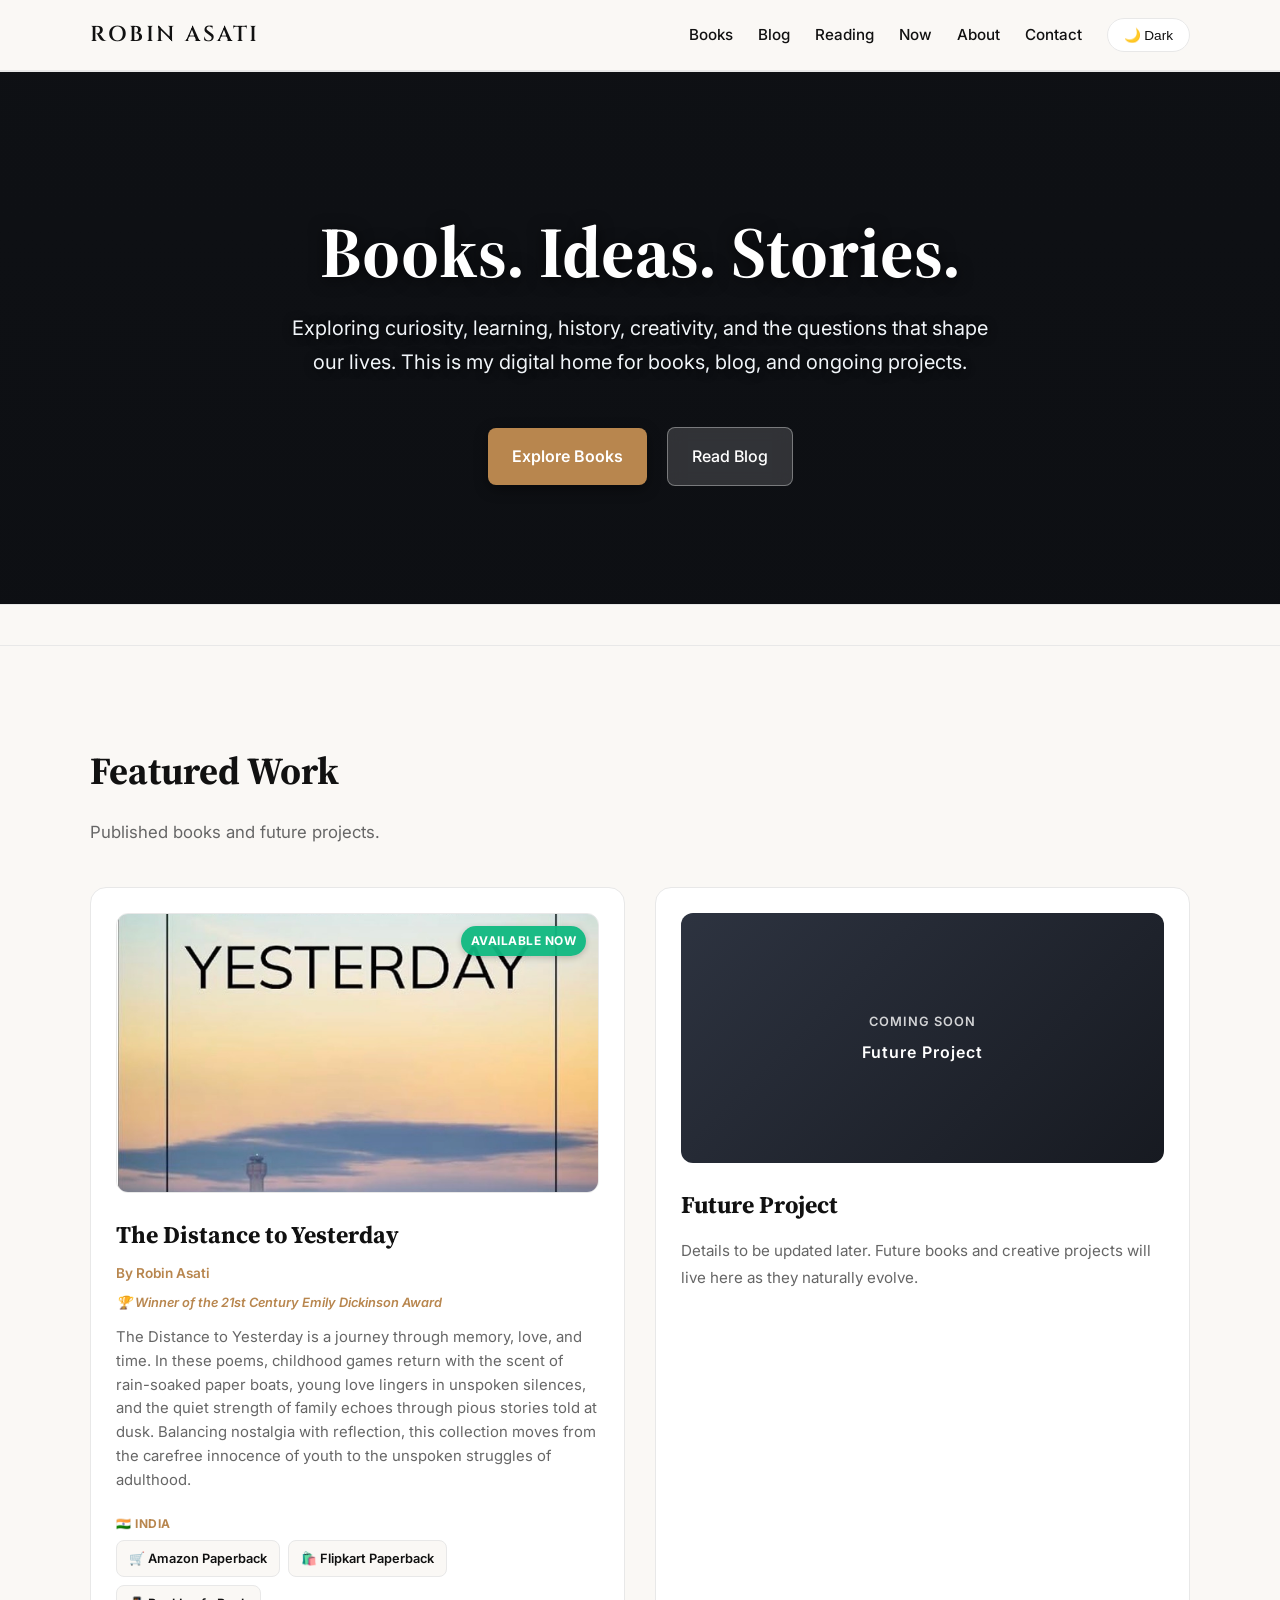
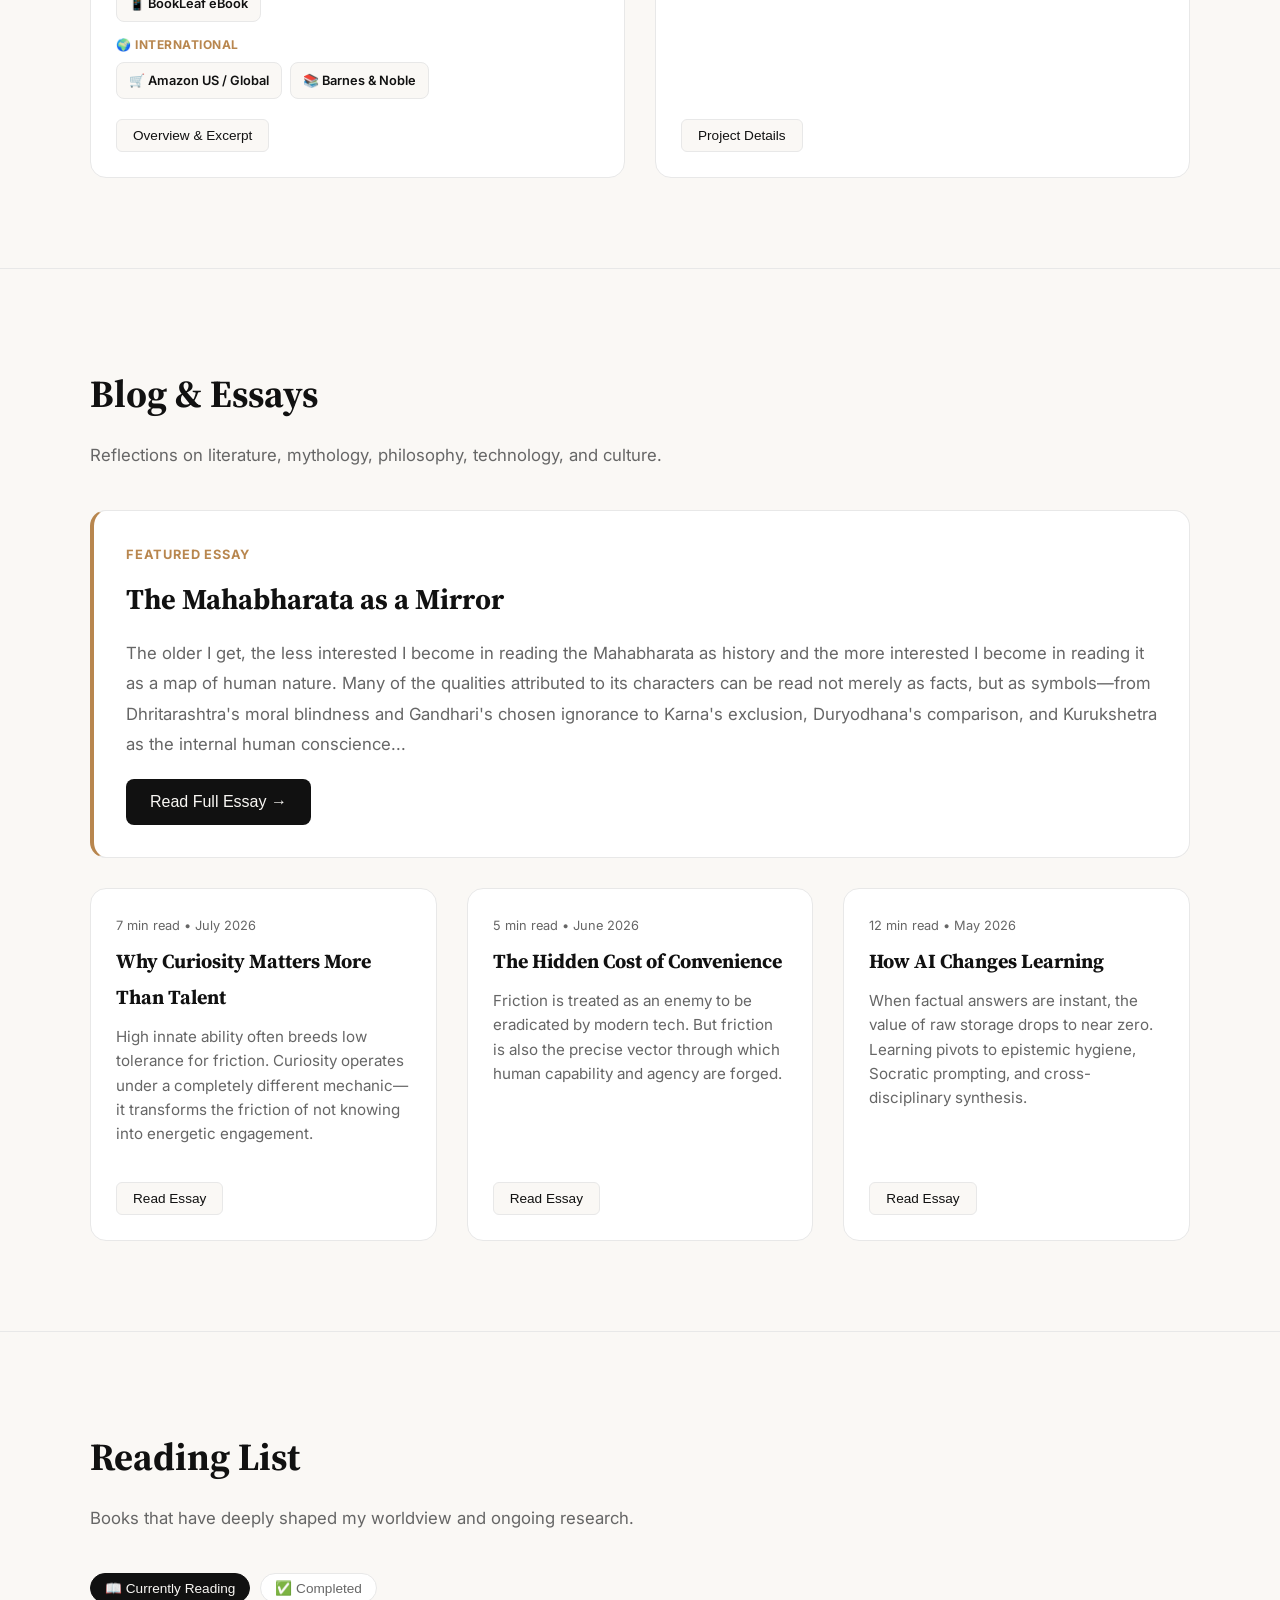
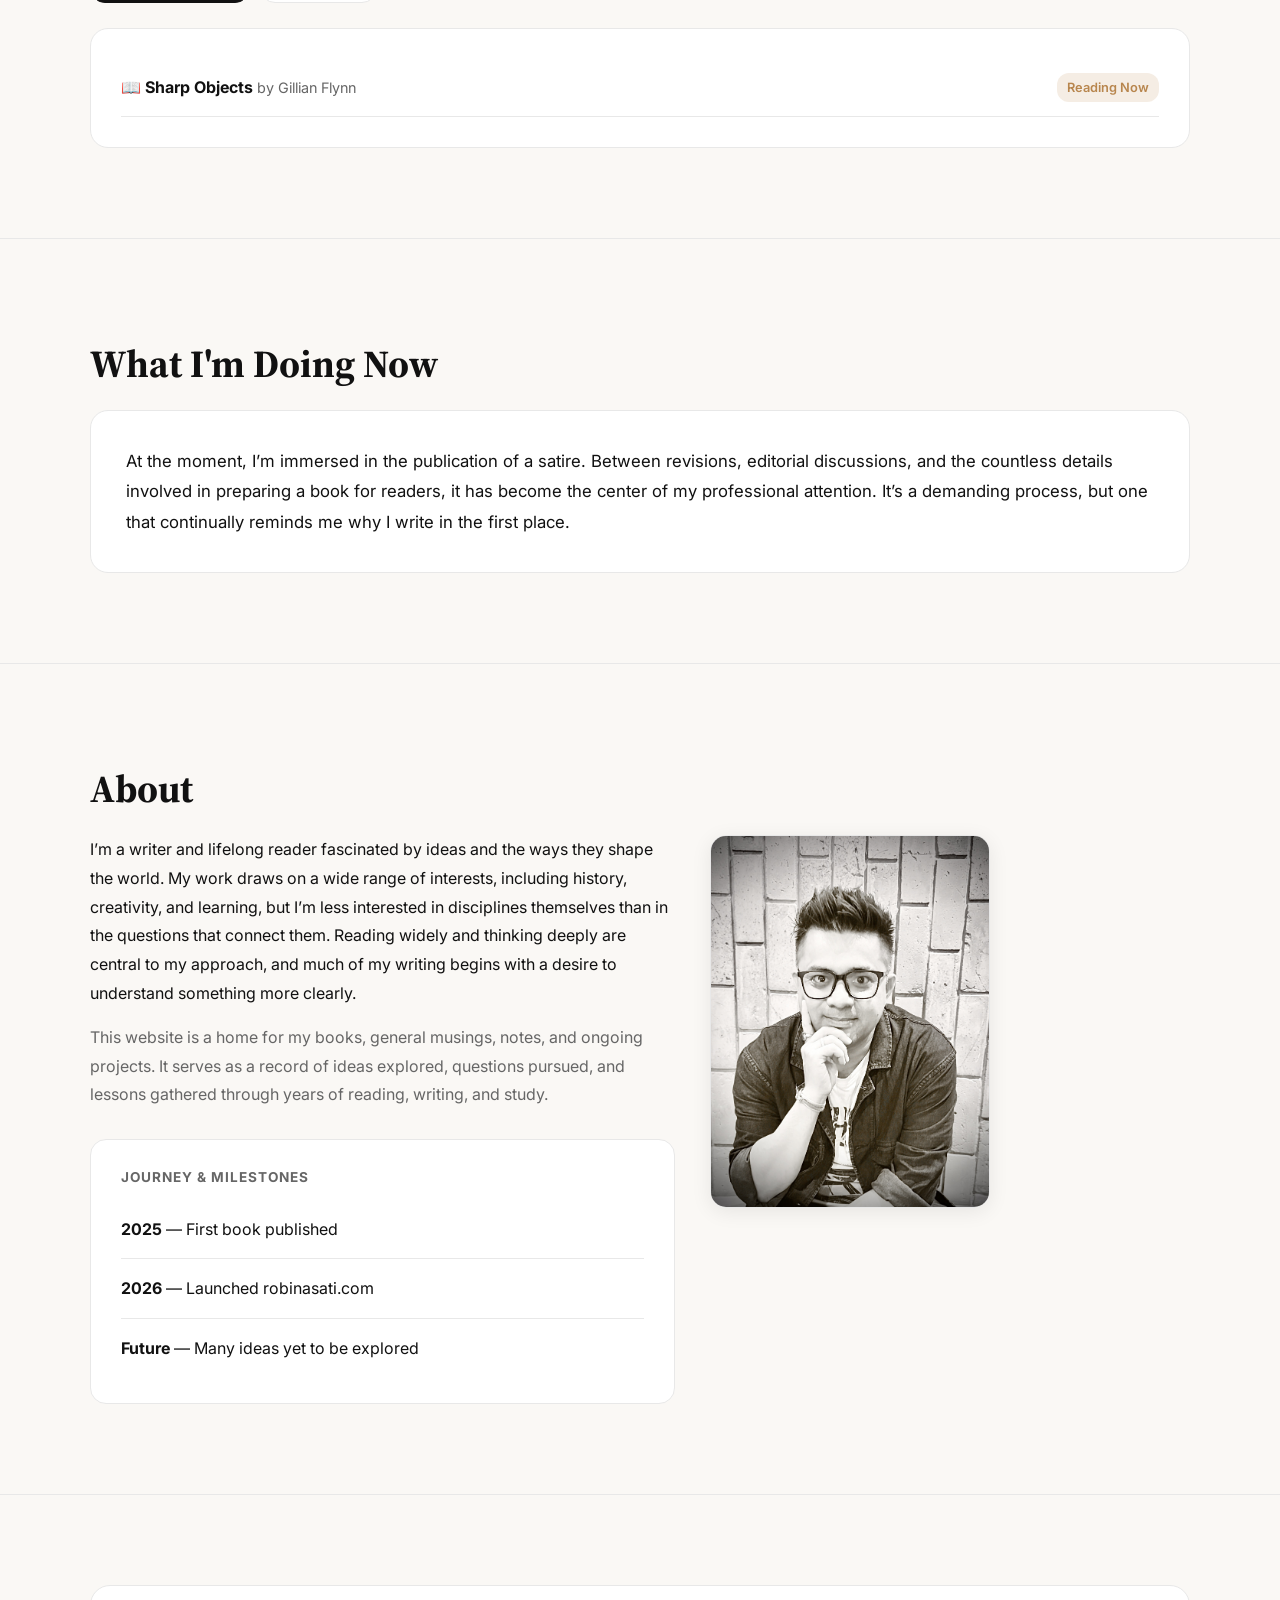
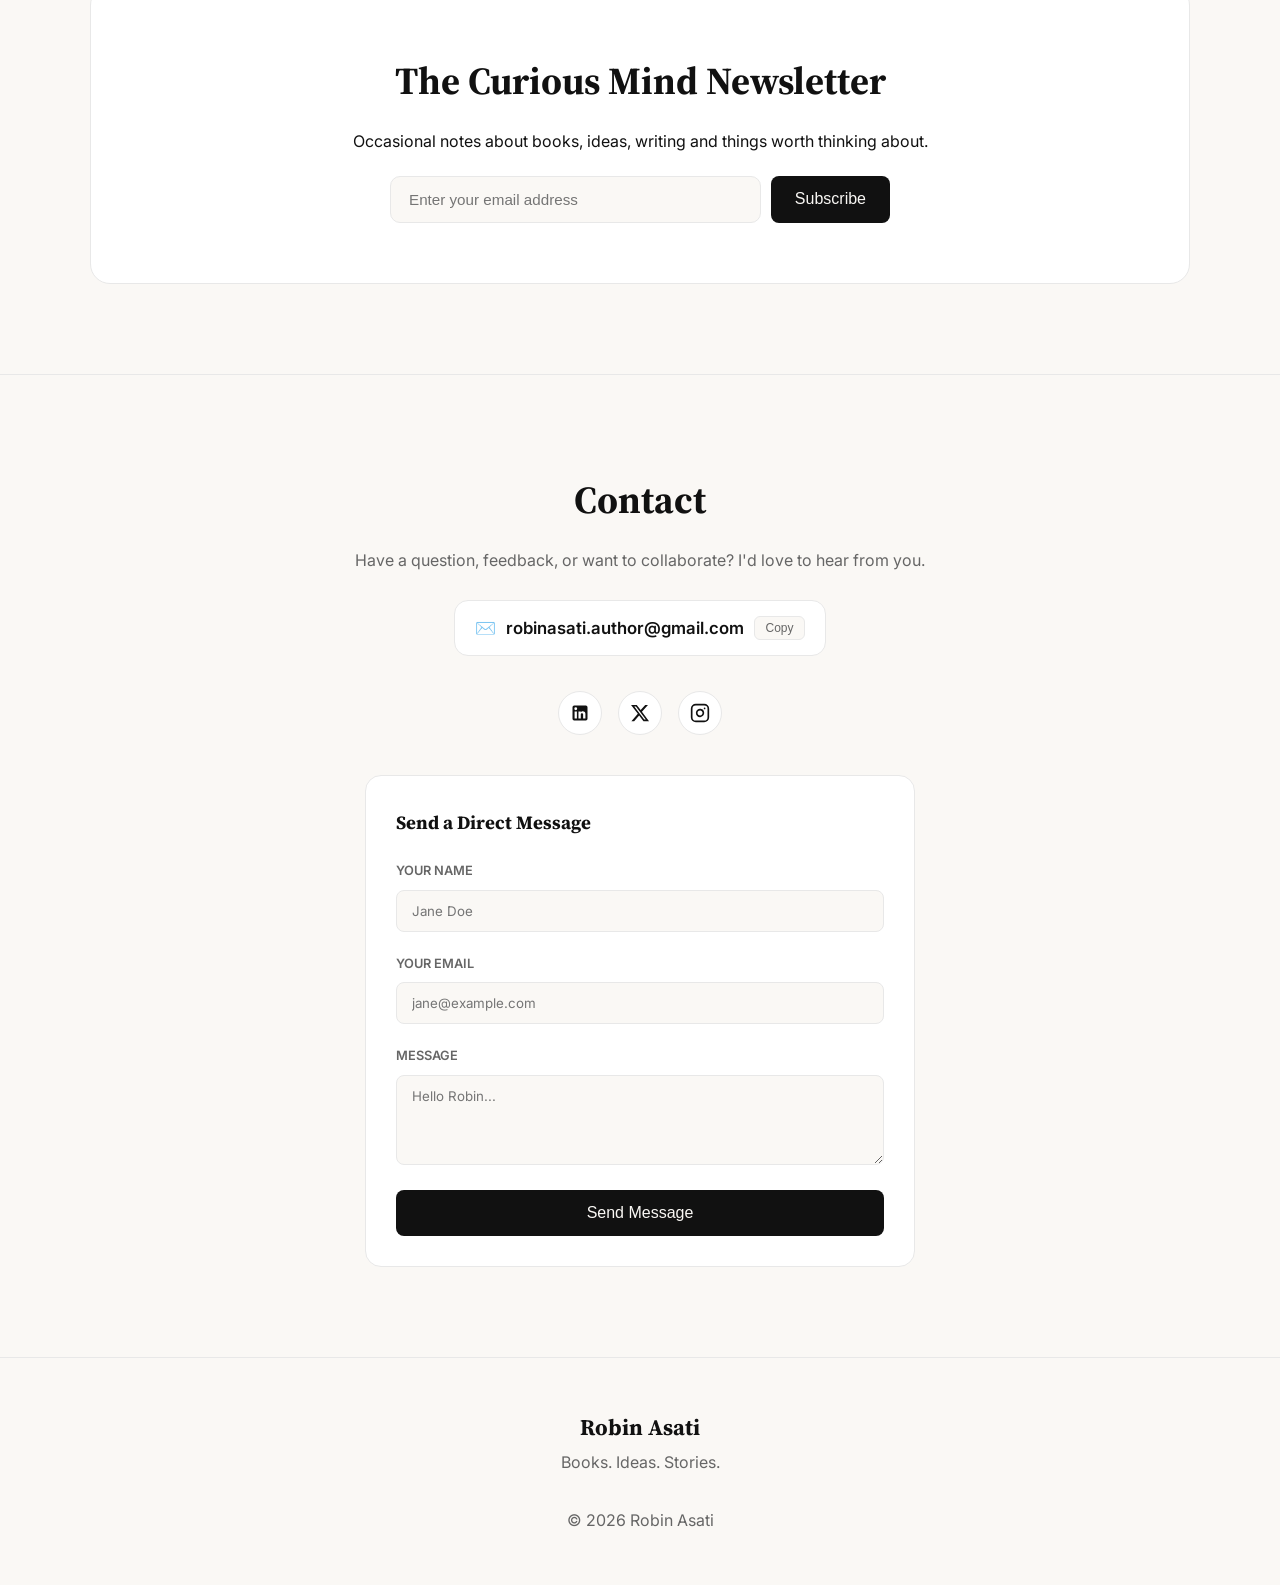
==== commit 8702aa82: "Fix image paths and background settings in index.html Updated image paths to use leading slashes for" ====
--- a/index.html
+++ b/index.html
@@ -129,7 +129,10 @@
     position: relative;
     padding: 140px 0 110px 0;
     text-align: center;
-    background-image: linear-gradient(rgba(12, 14, 18, 0.62), rgba(12, 14, 18, 0.78)), url('assets/images/hero_library_bg_1785691081527.jpg'), url('assets/images/hero_library_bg.jpg'), url('hero_library_bg.jpg');
+    background-color: #121418;
+    background-image: linear-gradient(rgba(12, 14, 18, 0.62), rgba(12, 14, 18, 0.78)), url('/assets/images/hero_library_bg.jpg');
+    background-image: linear-gradient(rgba(12, 14, 18, 0.62), rgba(12, 14, 18, 0.78)), url('/hero_library_bg.jpg');
+    background-image: linear-gradient(rgba(12, 14, 18, 0.62), rgba(12, 14, 18, 0.78)), url('/assets/images/hero_library_bg_1785691081527.jpg');
     background-size: cover;
     background-position: center 38%;
     background-repeat: no-repeat;
@@ -757,7 +760,7 @@
 <div class="card">
 <div>
 <div class="book-cover-wrap">
-<img src="assets/images/distance_to_yesterday_1785655951357.jpg" onerror="this.onerror=null; this.src='distance_to_yesterday_1785655951357.jpg';" alt="The Distance to Yesterday Book Cover" class="book-cover-img">
+<img src="/assets/images/distance_to_yesterday_1785655951357.jpg" onerror="this.onerror=null; this.src='/distance_to_yesterday_1785655951357.jpg';" alt="The Distance to Yesterday Book Cover" class="book-cover-img">
 <span class="released-badge">AVAILABLE NOW</span>
 </div>
 <h3 style="margin-bottom: 4px;">The Distance to Yesterday</h3>
@@ -938,7 +941,7 @@
 </div>
 
 <div class="about-image-wrapper">
-<img src="assets/images/robin_photo.jpg" onerror="this.onerror=null; this.src='robin_photo.jpg';" alt="Robin Asati" class="about-photo">
+<img src="/assets/images/robin_photo.jpg" onerror="this.onerror=null; this.src='/robin_photo.jpg';" alt="Robin Asati" class="about-photo">
 </div>
 </div>
 
@@ -1222,7 +1225,7 @@
     if (type === 'distance' || type === 'upcoming') {
         body.innerHTML = `
             <div style="display: flex; gap: 20px; flex-wrap: wrap; align-items: flex-start; margin-bottom: 20px;">
-              <img src="assets/images/distance_to_yesterday_1785655951357.jpg" onerror="this.onerror=null; this.src='distance_to_yesterday_1785655951357.jpg';" alt="The Distance to Yesterday" style="width: 150px; height: 220px; object-fit: cover; border-radius: 10px; border: 1px solid var(--border);" />
+              <img src="/assets/images/distance_to_yesterday_1785655951357.jpg" onerror="this.onerror=null; this.src='/distance_to_yesterday_1785655951357.jpg';" alt="The Distance to Yesterday" style="width: 150px; height: 220px; object-fit: cover; border-radius: 10px; border: 1px solid var(--border);" />
               <div style="flex: 1; min-width: 220px;">
                 <div style="font-size:0.85rem; color:#10b981; font-weight:700; text-transform:uppercase; margin-bottom:5px;">AVAILABLE NOW • RELEASED</div>
                 <h2 style="font-family:'Source Serif 4',serif; font-size:2rem; margin-bottom:5px;">The Distance to Yesterday</h2>
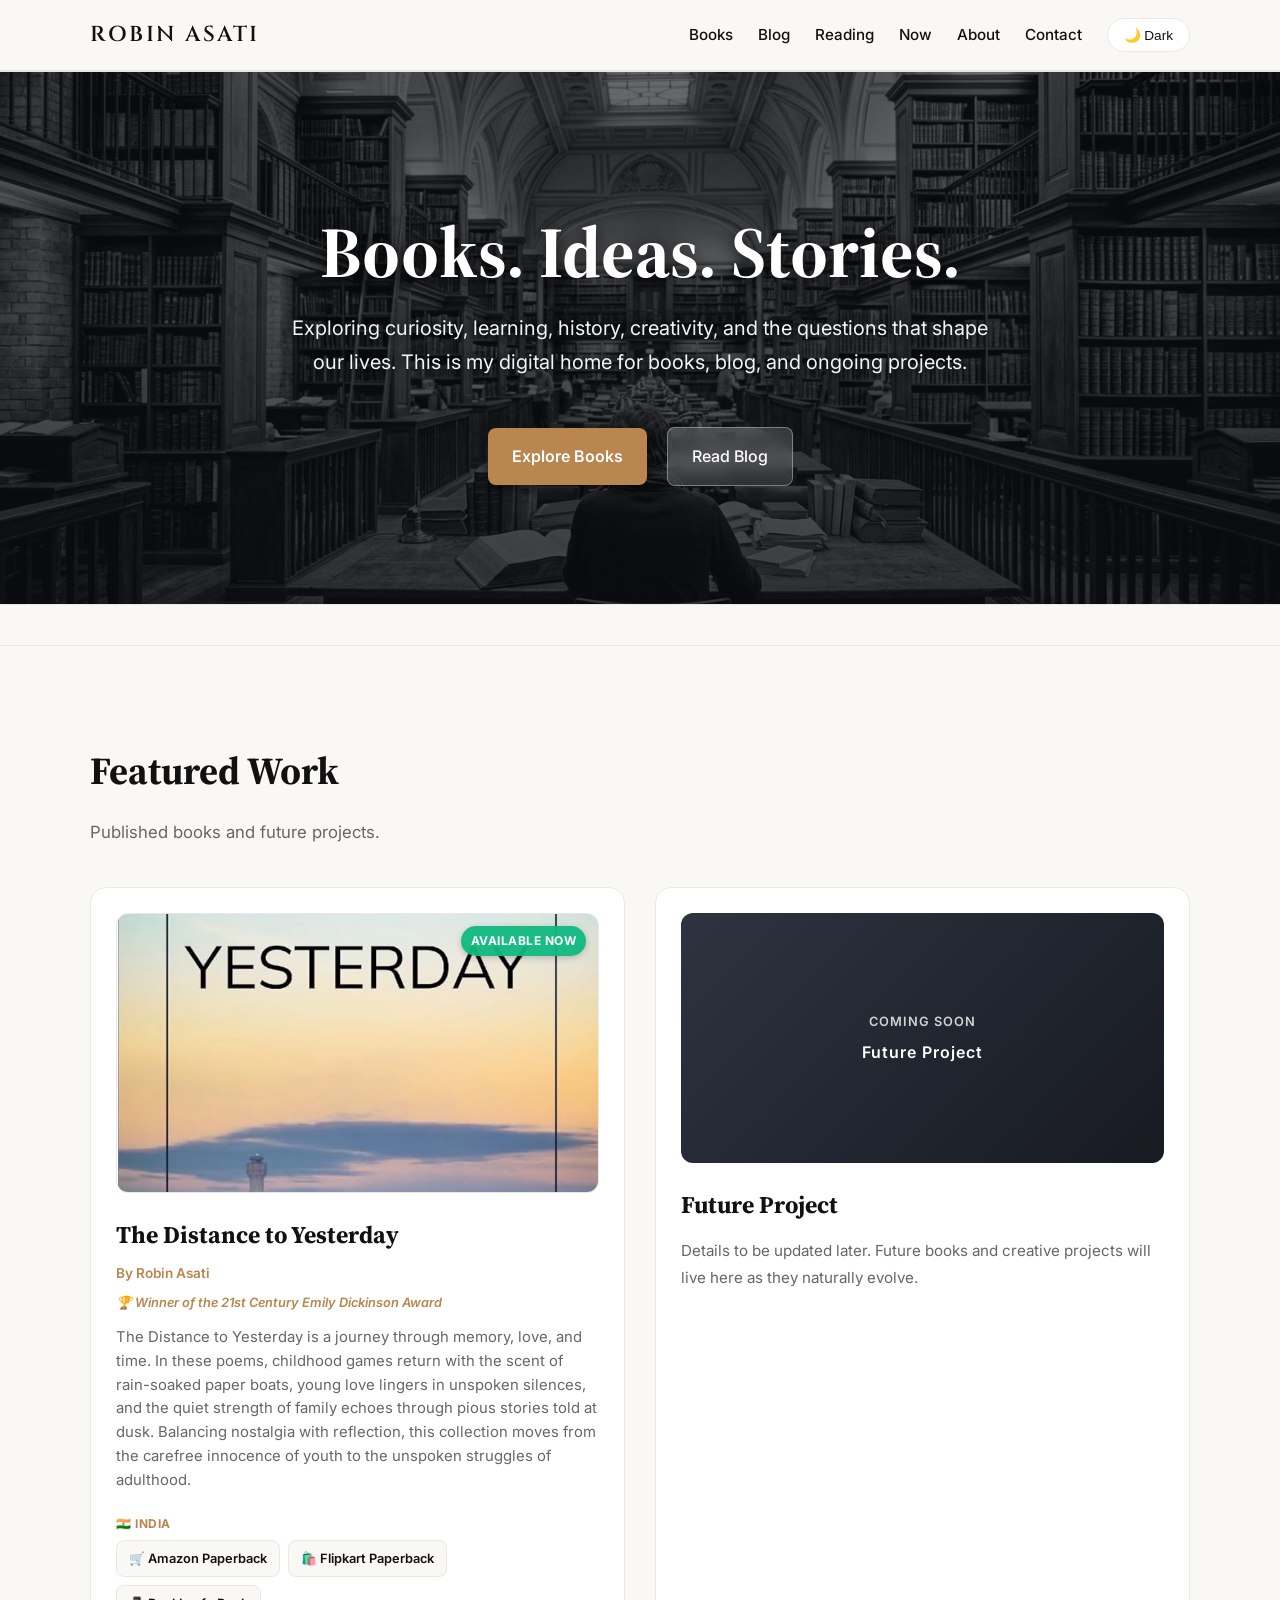
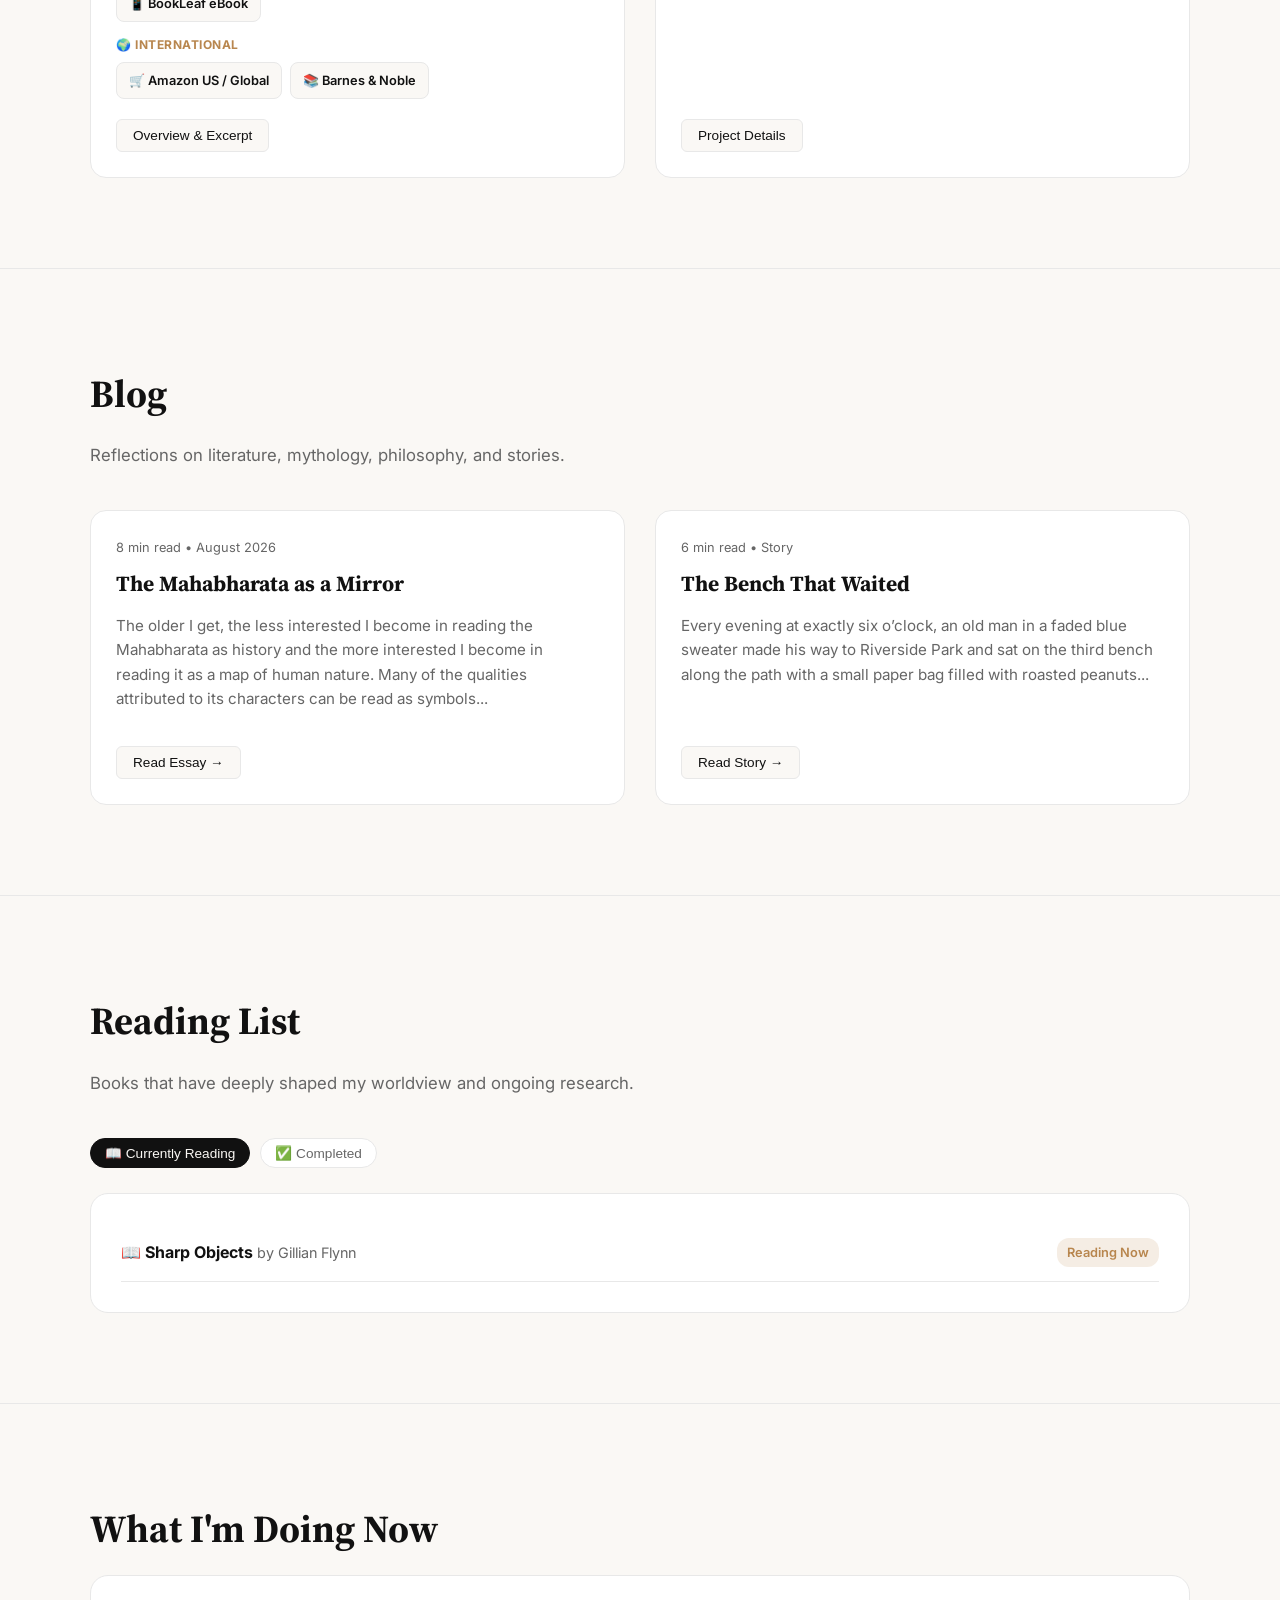
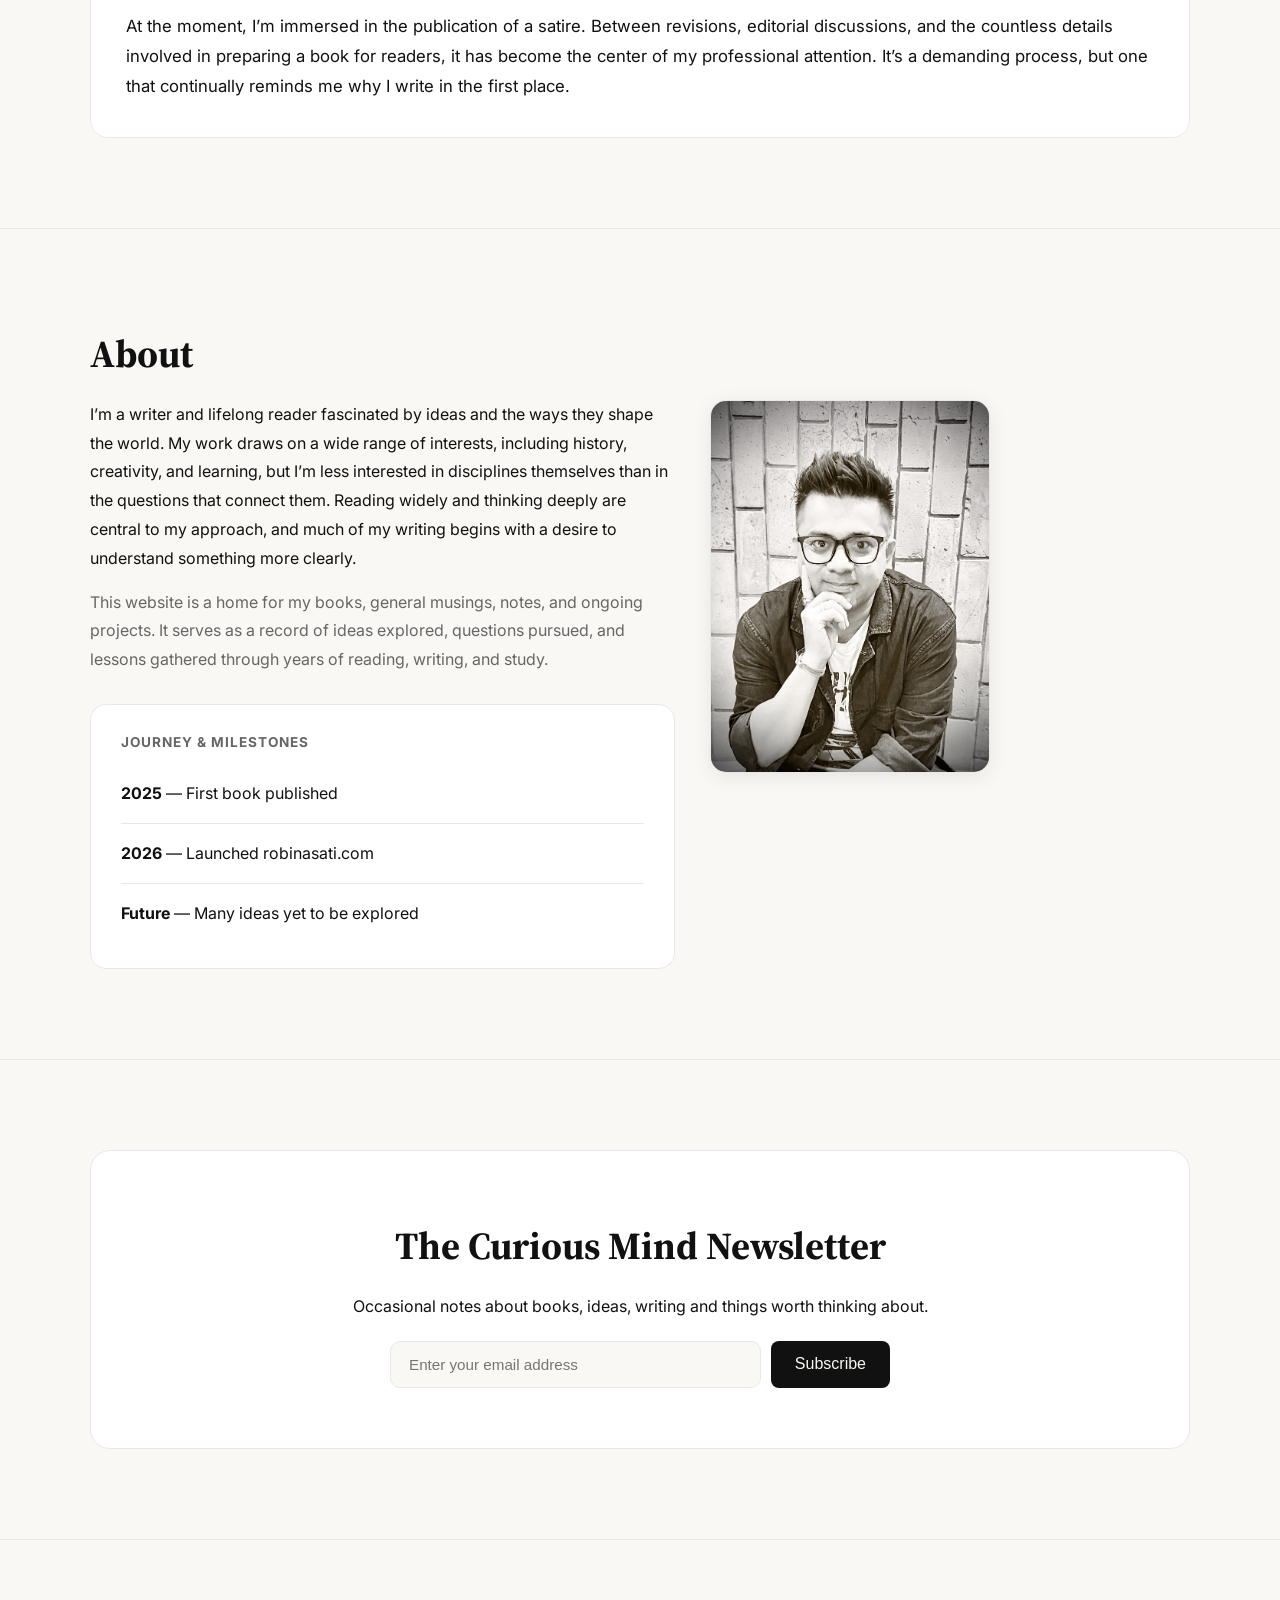
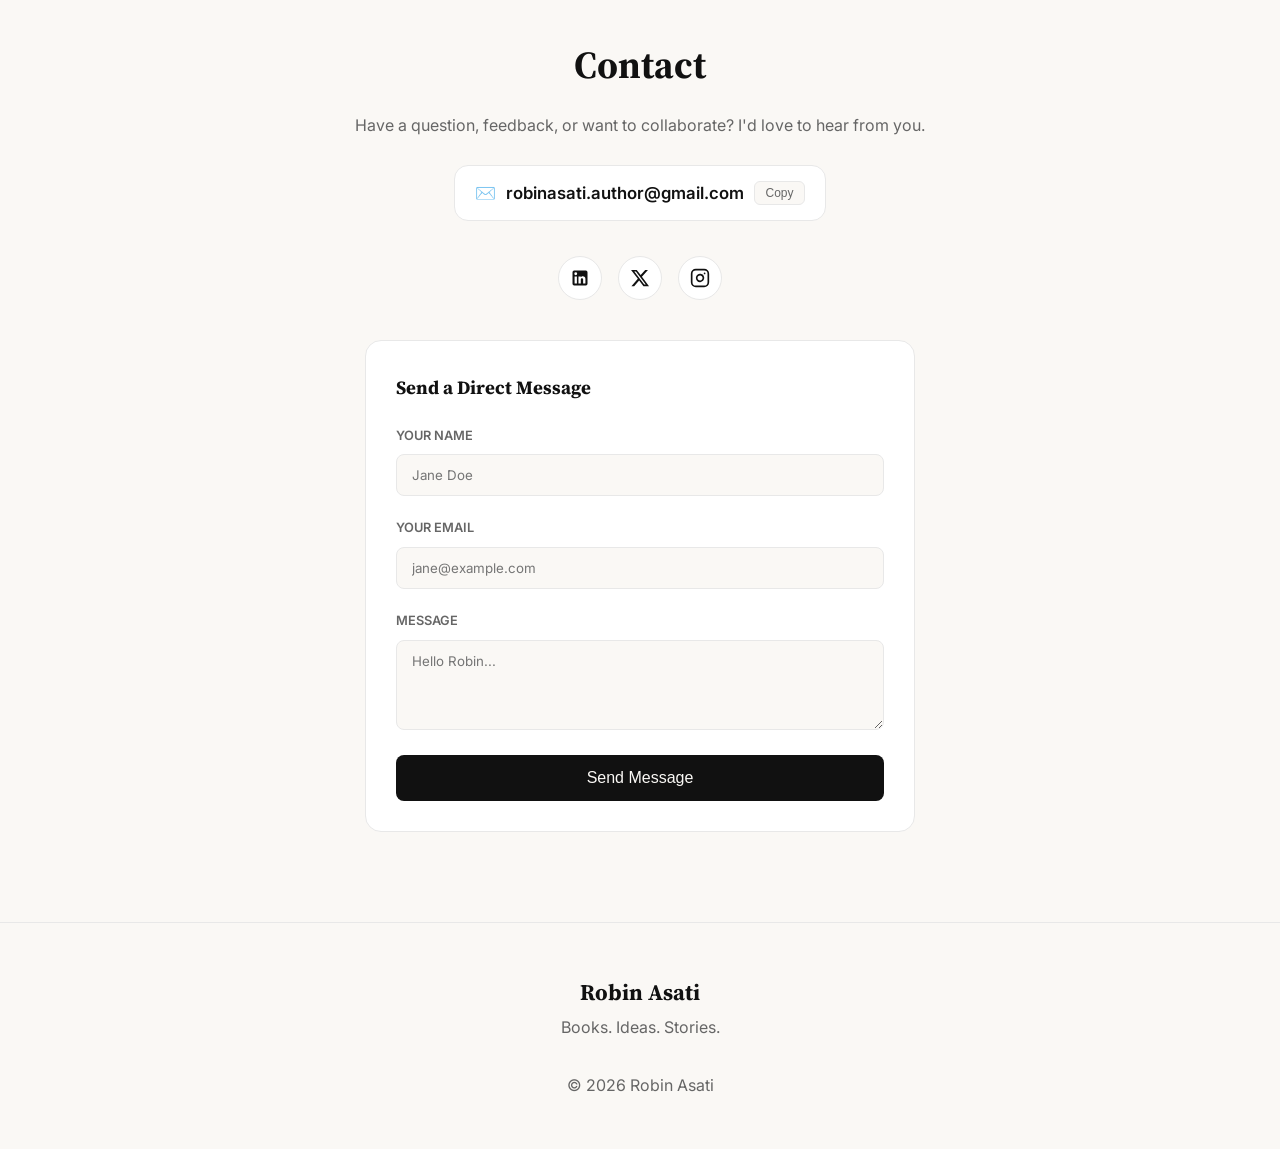
==== commit 79450637: "Update index.html" ====
--- a/index.html
+++ b/index.html
@@ -130,9 +130,10 @@
     padding: 140px 0 110px 0;
     text-align: center;
     background-color: #121418;
-    background-image: linear-gradient(rgba(12, 14, 18, 0.62), rgba(12, 14, 18, 0.78)), url('/assets/images/hero_library_bg.jpg');
-    background-image: linear-gradient(rgba(12, 14, 18, 0.62), rgba(12, 14, 18, 0.78)), url('/hero_library_bg.jpg');
-    background-image: linear-gradient(rgba(12, 14, 18, 0.62), rgba(12, 14, 18, 0.78)), url('/assets/images/hero_library_bg_1785691081527.jpg');
+    background-image: linear-gradient(rgba(12, 14, 18, 0.62), rgba(12, 14, 18, 0.78)), url('assets/images/hero_library_bg.png');
+    background-image: linear-gradient(rgba(12, 14, 18, 0.62), rgba(12, 14, 18, 0.78)), url('hero_library_bg.png');
+    background-image: linear-gradient(rgba(12, 14, 18, 0.62), rgba(12, 14, 18, 0.78)), url('/hero_library_bg.png');
+    background-image: linear-gradient(rgba(12, 14, 18, 0.62), rgba(12, 14, 18, 0.78)), url('/assets/images/hero_library_bg.png');
     background-size: cover;
     background-position: center 38%;
     background-repeat: no-repeat;
@@ -807,55 +808,30 @@
 
 <section id="blog">
 <div class="container">
-<h2 class="section-title">Blog & Essays</h2>
-<p class="section-subtitle">Reflections on literature, mythology, philosophy, technology, and culture.</p>
-
-<!-- Featured Essay -->
-<div class="card" style="margin-bottom: 30px; padding: 32px; border-left: 4px solid var(--accent);">
-  <div>
-    <div style="font-size: 0.8rem; font-weight: 700; text-transform: uppercase; letter-spacing: 0.8px; color: var(--accent); margin-bottom: 8px;">FEATURED ESSAY</div>
-    <h3 style="font-family: 'Source Serif 4', serif; font-size: 1.8rem; margin-bottom: 12px; color: var(--text);">The Mahabharata as a Mirror</h3>
-    <p style="font-size: 1.05rem; line-height: 1.8; color: var(--muted); margin-bottom: 20px;">
-      The older I get, the less interested I become in reading the Mahabharata as history and the more interested I become in reading it as a map of human nature. Many of the qualities attributed to its characters can be read not merely as facts, but as symbols—from Dhritarashtra's moral blindness and Gandhari's chosen ignorance to Karna's exclusion, Duryodhana's comparison, and Kurukshetra as the internal human conscience...
-    </p>
-  </div>
-  <div>
-    <button class="btn btn-primary" style="margin: 0;" onclick="openEssayModal(0)">Read Full Essay →</button>
-  </div>
-</div>
+<h2 class="section-title">Blog</h2>
+<p class="section-subtitle">Reflections on literature, mythology, philosophy, and stories.</p>
 
 <div class="cards">
   <div class="card">
     <div>
-      <div style="font-size: 0.8rem; color: var(--muted); margin-bottom: 6px;">7 min read • July 2026</div>
-      <h3 style="font-size: 1.25rem;">Why Curiosity Matters More Than Talent</h3>
+      <div style="font-size: 0.8rem; color: var(--muted); margin-bottom: 6px;">8 min read • August 2026</div>
+      <h3 style="font-size: 1.35rem;">The Mahabharata as a Mirror</h3>
       <p style="font-size: 0.95rem; line-height: 1.6; color: var(--muted); margin-top: 8px;">
-        High innate ability often breeds low tolerance for friction. Curiosity operates under a completely different mechanic—it transforms the friction of not knowing into energetic engagement.
+        The older I get, the less interested I become in reading the Mahabharata as history and the more interested I become in reading it as a map of human nature. Many of the qualities attributed to its characters can be read as symbols...
       </p>
     </div>
-    <button class="btn-small" style="margin-top: 15px;" onclick="openEssayModal(1)">Read Essay</button>
+    <button class="btn-small" style="margin-top: 15px;" onclick="openEssayModal(0)">Read Essay →</button>
   </div>
 
   <div class="card">
     <div>
-      <div style="font-size: 0.8rem; color: var(--muted); margin-bottom: 6px;">5 min read • June 2026</div>
-      <h3 style="font-size: 1.25rem;">The Hidden Cost of Convenience</h3>
+      <div style="font-size: 0.8rem; color: var(--muted); margin-bottom: 6px;">6 min read • Story</div>
+      <h3 style="font-size: 1.35rem;">The Bench That Waited</h3>
       <p style="font-size: 0.95rem; line-height: 1.6; color: var(--muted); margin-top: 8px;">
-        Friction is treated as an enemy to be eradicated by modern tech. But friction is also the precise vector through which human capability and agency are forged.
+        Every evening at exactly six o’clock, an old man in a faded blue sweater made his way to Riverside Park and sat on the third bench along the path with a small paper bag filled with roasted peanuts...
       </p>
     </div>
-    <button class="btn-small" style="margin-top: 15px;" onclick="openEssayModal(2)">Read Essay</button>
-  </div>
-
-  <div class="card">
-    <div>
-      <div style="font-size: 0.8rem; color: var(--muted); margin-bottom: 6px;">12 min read • May 2026</div>
-      <h3 style="font-size: 1.25rem;">How AI Changes Learning</h3>
-      <p style="font-size: 0.95rem; line-height: 1.6; color: var(--muted); margin-top: 8px;">
-        When factual answers are instant, the value of raw storage drops to near zero. Learning pivots to epistemic hygiene, Socratic prompting, and cross-disciplinary synthesis.
-      </p>
-    </div>
-    <button class="btn-small" style="margin-top: 15px;" onclick="openEssayModal(3)">Read Essay</button>
+    <button class="btn-small" style="margin-top: 15px;" onclick="openEssayModal(1)">Read Story →</button>
   </div>
 </div>
 
@@ -1172,40 +1148,51 @@
         <p style="font-weight: 600; color: var(--accent); font-size: 1.1rem; margin-top: 15px;">We read it to understand what is happening within us now.</p>`
     },
     {
-        title: "Why Curiosity Matters More Than Talent",
-        meta: "7 min read • July 2026 • Philosophy & Mind",
-        content: `<p>We routinely overestimate talent because talent produces visible early results. A child who plays piano effortlessly at seven earns immediate acclaim.</p>
-        <p>Yet when we look across thirty- or forty-year career trajectories, raw talent frequently plateaus. High innate ability often breeds low tolerance for friction. When gifted individuals encounter domains where intuition fails, they often retreat.</p>
-        <h3 style="font-family:'Source Serif 4',serif; margin-top:20px; margin-bottom:12px;">Curiosity as an Asymmetrical Advantage</h3>
-        <p>Curiosity operates under a completely different mechanic. Unlike talent, curiosity is an appetite. It transforms the friction of not knowing into an energetic engagement.</p>
-        <ul style="margin: 15px 0 15px 20px; line-height:2;">
-        <li><strong>Sustained Duration:</strong> A curious thinker stays in the problem space long after others become bored.</li>
-        <li><strong>Cross-Pollination:</strong> Curiosity drives exploration across disparate domains.</li>
-        <li><strong>Resilience to Failure:</strong> Mistakes are not an injury to identity—they are fascinating data.</li>
-        </ul>
-        <p><em>If talent grows linearly, curiosity compounds exponentially.</em></p>`
-    },
-    {
-        title: "The Hidden Cost of Convenience",
-        meta: "5 min read • June 2026 • Technology & Culture",
-        content: `<p>Modern technological progress is largely measured by how efficiently it removes friction. We order food with a tap, generate text with a prompt, and navigate cities without ever opening a map.</p>
-        <p>Friction is treated as an enemy to be eradicated. But friction is also the precise vector through which human capability is forged.</p>
-        <h3 style="font-family:'Source Serif 4',serif; margin-top:20px; margin-bottom:10px;">What We Lose When Everything Is Instant</h3>
-        <p>When physical effort and memory retrieval are outsourced entirely, subtle cognitive atrophy occurs: shortened horizons of effort, loss of serendipitous discoveries, and fragile agency.</p>
-        <p>The solution is the deliberate cultivation of <strong>intentional friction</strong> in learning, craftsmanship, and relationships.</p>`
-    },
-    {
-        title: "How AI Changes Learning",
-        meta: "12 min read • May 2026 • Education & Future",
-        content: `<p>For centuries, formal education was structured around information scarcity. The teacher held knowledge; the student's task was to absorb and reproduce it.</p>
-        <p>Generative AI fundamentally upends this paradigm. When any factual answer can be generated in seconds, the value of raw storage drops to near zero.</p>
-        <h3 style="font-family:'Source Serif 4',serif; margin-top:20px; margin-bottom:10px;">The New Core Competencies</h3>
-        <p>In an AI-augmented world, learning focuses on three high-order capabilities:</p>
-        <ol style="margin:15px 0 15px 20px; line-height:2;">
-        <li><strong>Epistemic Hygiene:</strong> Auditing claims and verifying source truth.</li>
-        <li><strong>Socratic Prompting:</strong> Formulating precise, constrained, high-level questions.</li>
-        <li><strong>Cross-Disciplinary Synthesis:</strong> Connecting ideas across radically different fields.</li>
-        </ol>`
+        title: "The Bench That Waited",
+        meta: "6 min read • Story",
+        content: `<p style="margin-bottom: 16px;">Every evening at exactly six o’clock, an old man in a faded blue sweater made his way to Riverside Park and sat on the third bench along the path. He never carried a newspaper, a phone, or a book. The only thing he brought was a small paper bag filled with roasted peanuts. People often noticed him. Adults assumed he was lonely. Children preferred to believe he was magical. The pigeons, however, seemed interested only in the peanuts.</p>
+
+        <p style="margin-bottom: 16px;">One rainy Tuesday, a little girl stopped in front of his bench and asked, “Who are you waiting for?” The old man smiled warmly and replied, “Someone who may never come.” The girl frowned. “Then why wait?” For a moment, he looked down the empty path stretching through the park. “Because once upon a time,” he said softly, “someone waited for me.” The answer seemed to puzzle her, but when he offered her a handful of peanuts, she accepted them as though they were precious jewels.</p>
+
+        <p style="margin-bottom: 16px;">The next day, she returned. Then she came back again the day after that. Before long, she began bringing him drawings. One was of a bright yellow cat. Another showed a crooked rainbow bending awkwardly across the page. Her favorite was a tree with purple leaves. When he asked why the leaves were purple, she shrugged and said, “Trees must get bored of being green.” The old man laughed, and the drawing earned a place among his treasured possessions.</p>
+
+        <p style="margin-bottom: 16px;">Weeks turned into months. They rarely spoke for long, yet neither seemed to mind. Children rarely need endless conversations to feel understood, and old men often appreciate companionship that exists comfortably in silence. Together, they shared the bench, fed the pigeons, and watched the seasons change around them.</p>
+
+        <p style="margin-bottom: 16px;">Then one winter evening, she did not come. The next day passed without her appearing. Then another. Soon, an entire week slipped by. The old man still arrived at six o’clock every evening, but the third bench felt larger than it once had. Even the pigeons seemed to sense the absence.</p>
+
+        <p style="margin-bottom: 16px;">Spring eventually returned, bringing flowers, sunshine, and unfamiliar faces to the park. Life continued as it always does. Then one afternoon, years later, a young woman approached the bench holding the hand of a small boy. She smiled uncertainly and said, “You probably won’t remember me.” The old man looked up. Without another word, she unfolded a worn, crumpled drawing. It was a tree with purple leaves.</p>
+
+        <p style="margin-bottom: 16px;">Recognition immediately brightened his face.</p>
+
+        <p style="margin-bottom: 16px;">“I had to move away,” she explained. “But my mother kept every drawing I ever made. Before she passed away, she told me there was one person I should come back and thank.” The old man gently touched the edge of the paper. “Thank me for what?” he asked.</p>
+
+        <p style="margin-bottom: 16px;">“For teaching me that showing up matters,” she said. “That caring isn’t always something you say. Sometimes it’s something you do.”</p>
+
+        <p style="margin-bottom: 16px;">The old man chuckled softly. “I don’t remember teaching that lesson.”</p>
+
+        <p style="margin-bottom: 16px;">“You didn’t,” she replied. “You lived it.”</p>
+
+        <p style="margin-bottom: 16px;">She placed a fresh paper bag of roasted peanuts beside him. “My son asked me this morning why we were coming here,” she continued.</p>
+
+        <p style="margin-bottom: 16px;">“What did you tell him?”</p>
+
+        <p style="margin-bottom: 16px;">“I told him we were visiting someone who kept a promise he never made.”</p>
+
+        <p style="margin-bottom: 16px;">The little boy climbed onto the bench between them and looked eagerly at the pigeons gathering nearby. “Can I feed them?” he asked.</p>
+
+        <p style="margin-bottom: 16px;">The old man nodded. “Of course. But save a few peanuts for tomorrow.”</p>
+
+        <p style="margin-bottom: 16px;">The boy grinned. “Are you coming back tomorrow?”</p>
+
+        <p style="margin-bottom: 16px;">The old man looked around the park, taking in the familiar paths, the swaying trees, and the bench that had witnessed so much of his life. Then he smiled.</p>
+
+        <p style="margin-bottom: 16px;">“I’ve been coming back for twenty-three years.”</p>
+
+        <p style="margin-bottom: 16px;">“Then I’ll come too,” the boy said.</p>
+
+        <p style="margin-bottom: 16px;">As the pigeons fluttered around their feet, the old man realized something he had never understood before. For years, he believed he was waiting for someone. But somewhere along the way, the waiting had changed into something else. He was no longer sitting on that bench because he hoped someone would return. He sat there because his presence had become part of other people’s stories.</p>
+
+        <p style="margin-bottom: 16px;">And in that quiet moment, surrounded by laughter, memories, and the promise of tomorrow, he understood that becoming the reason someone returns is sometimes a far happier ending than the one you were waiting for.</p>`
     }
 ];
 
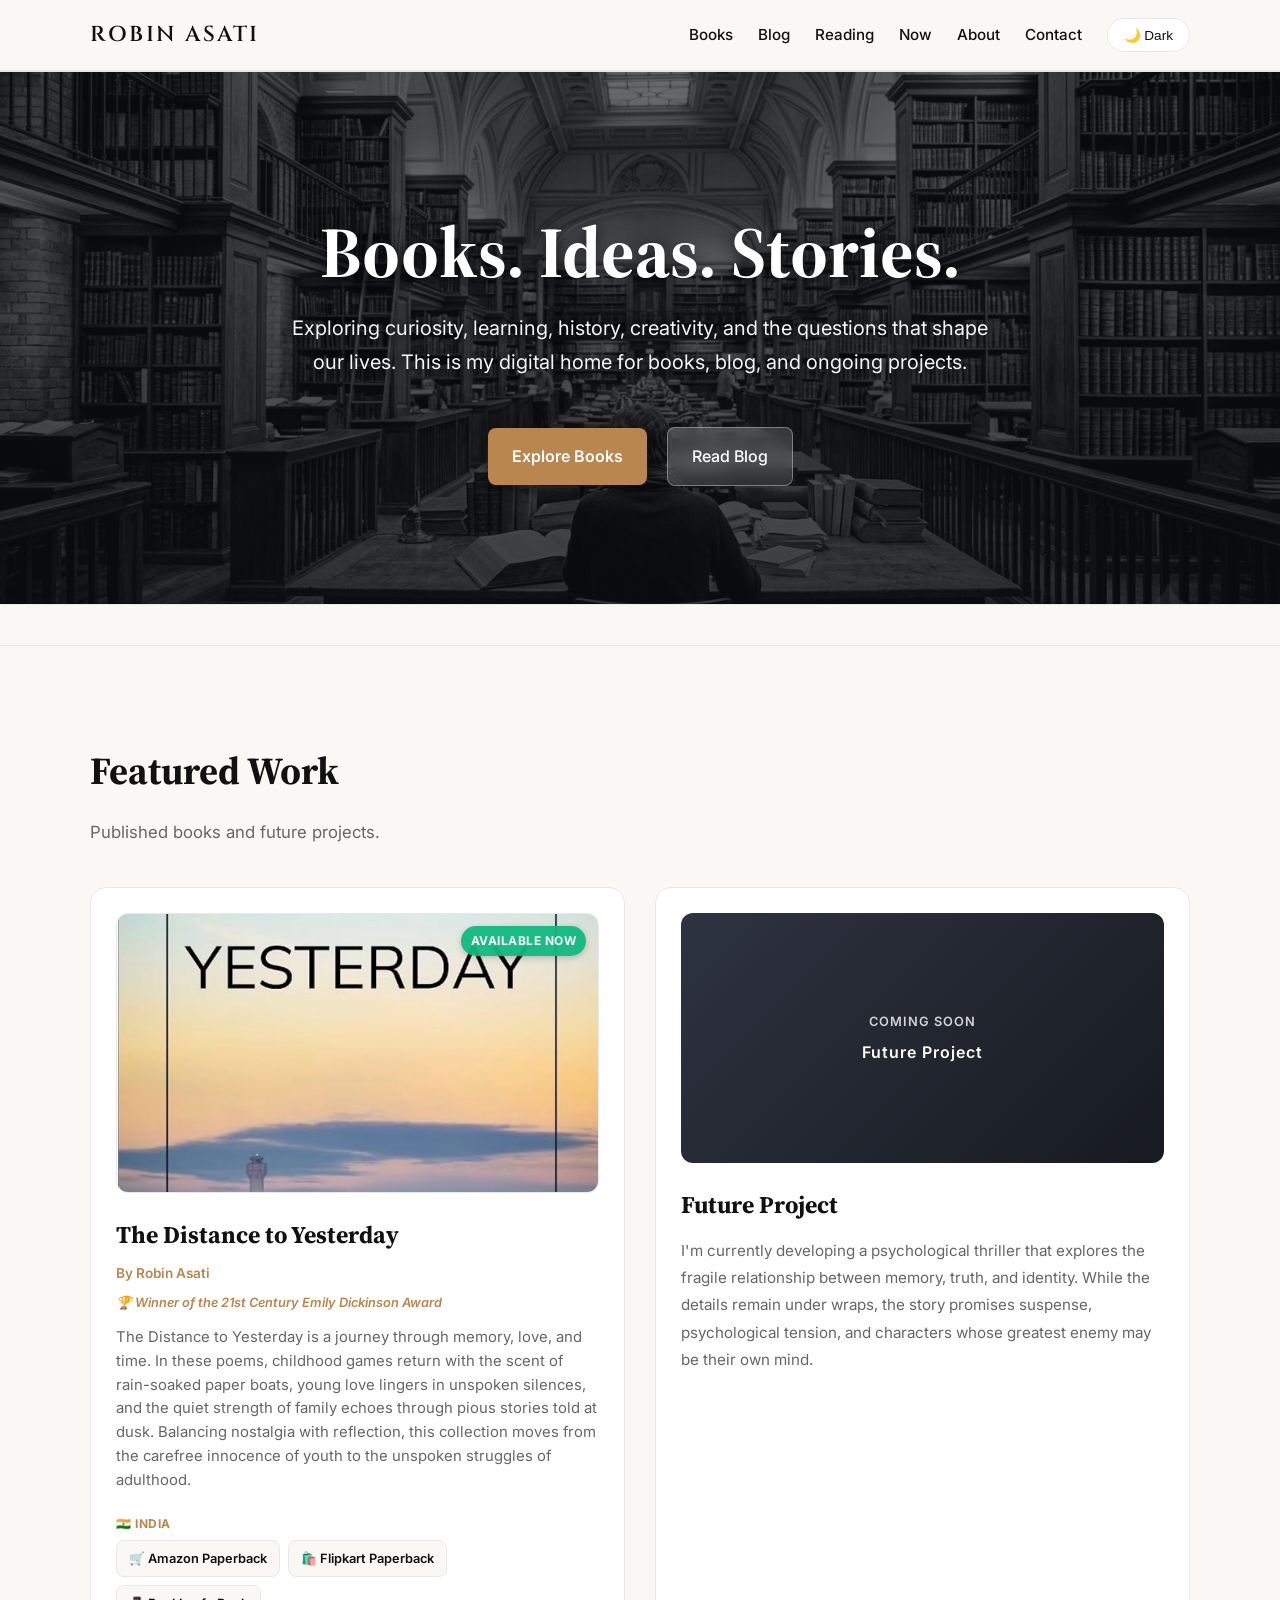
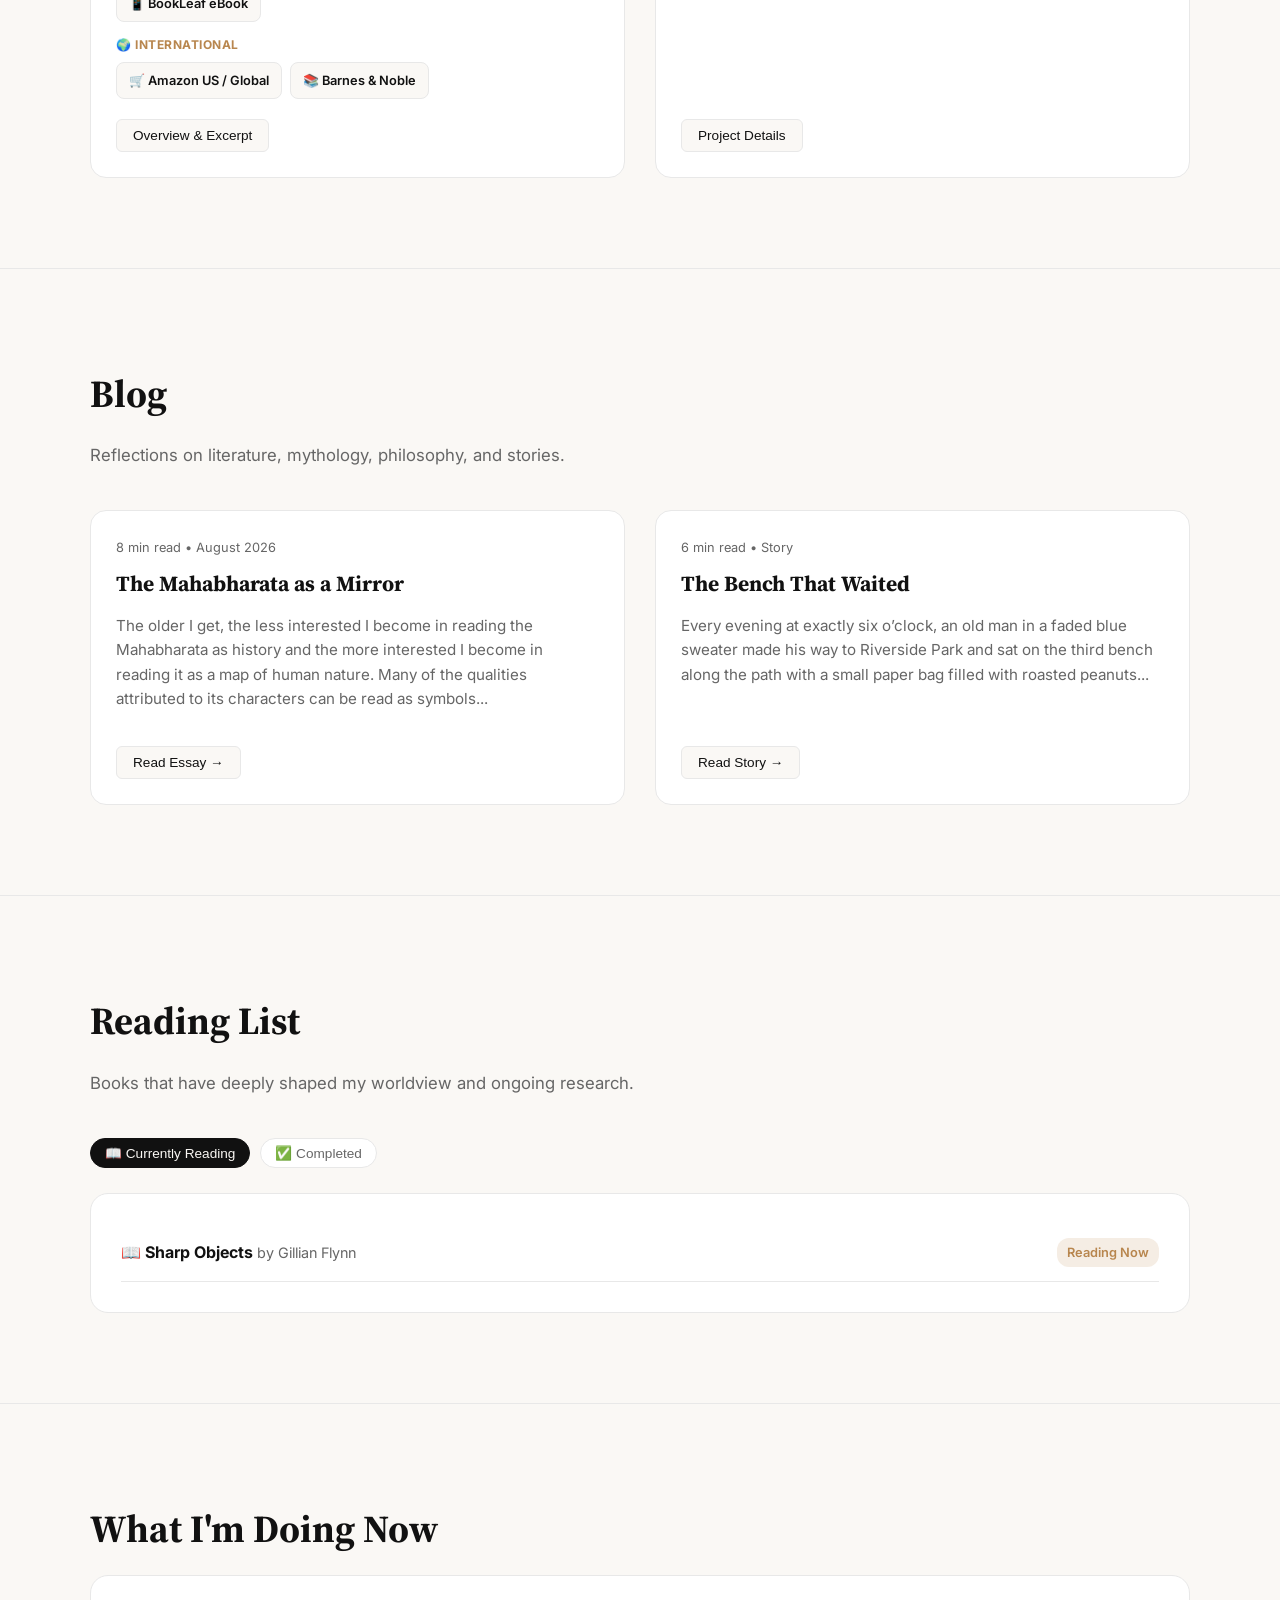
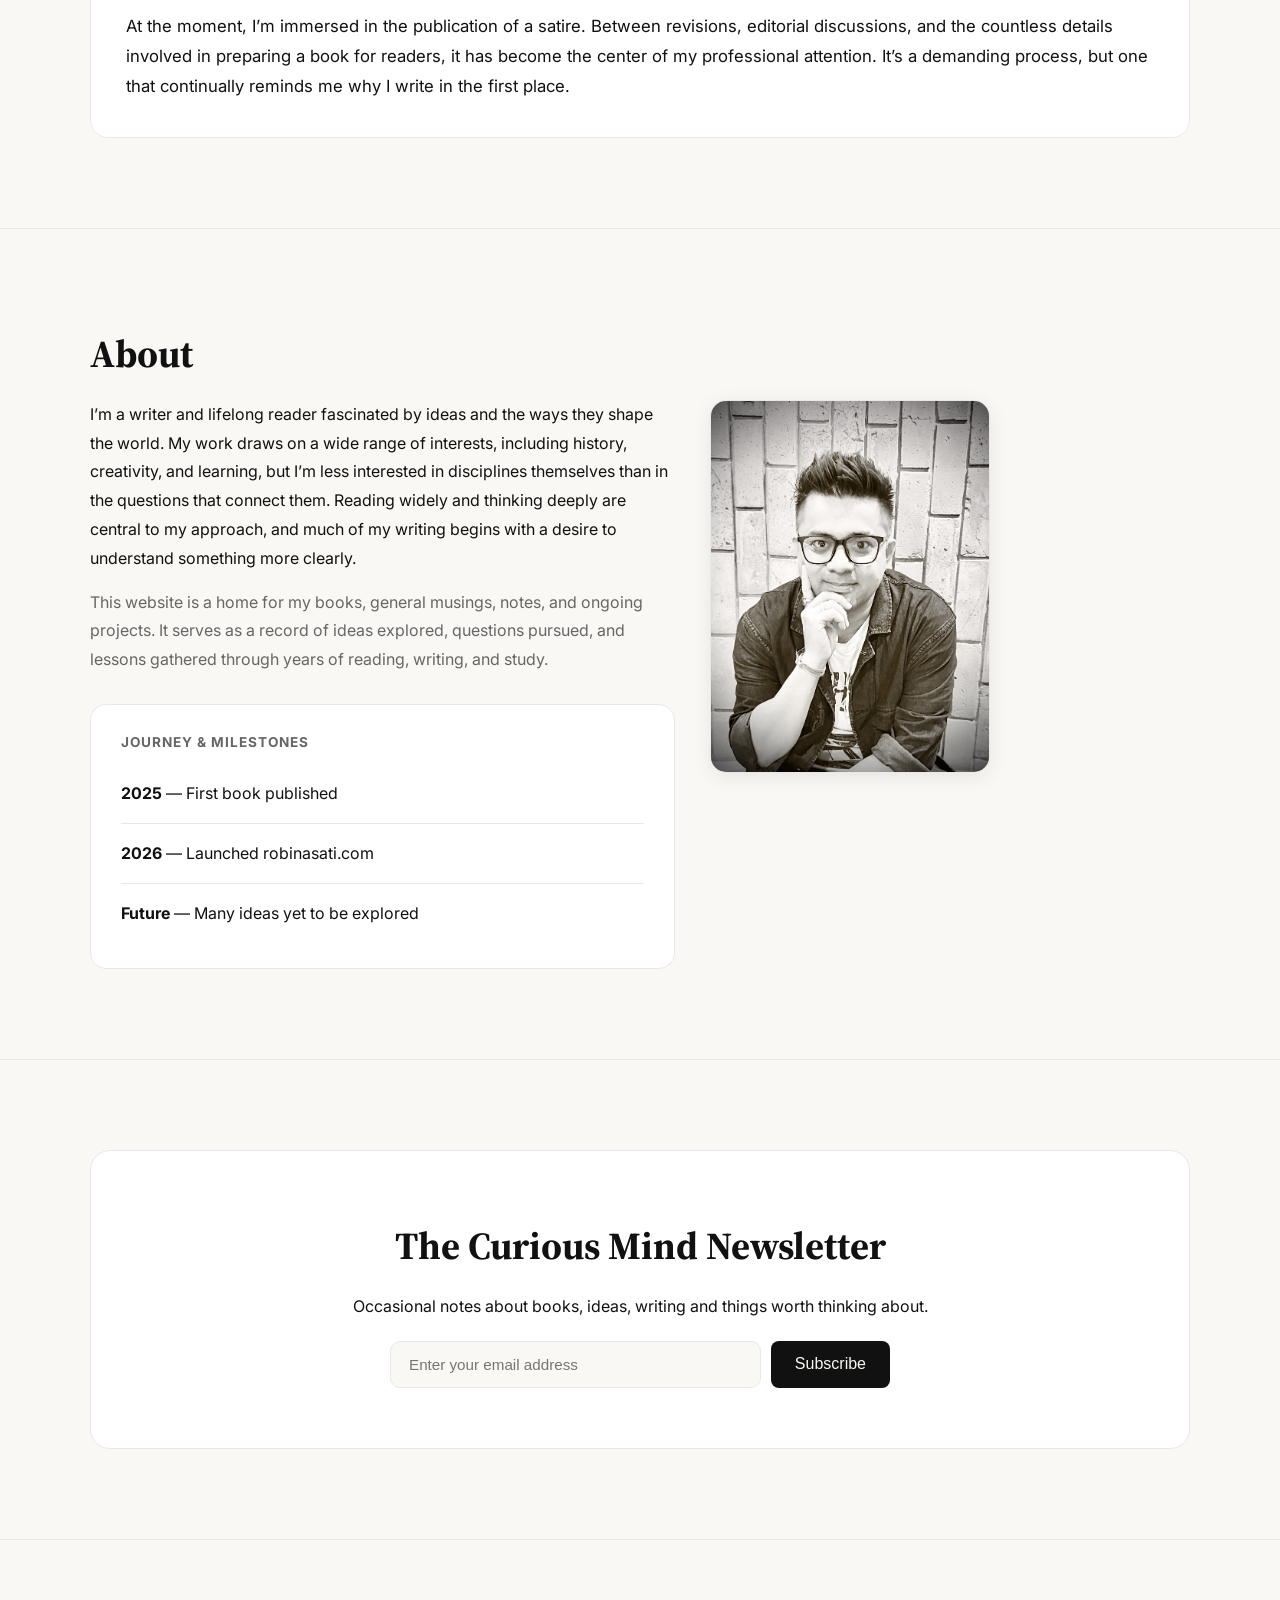
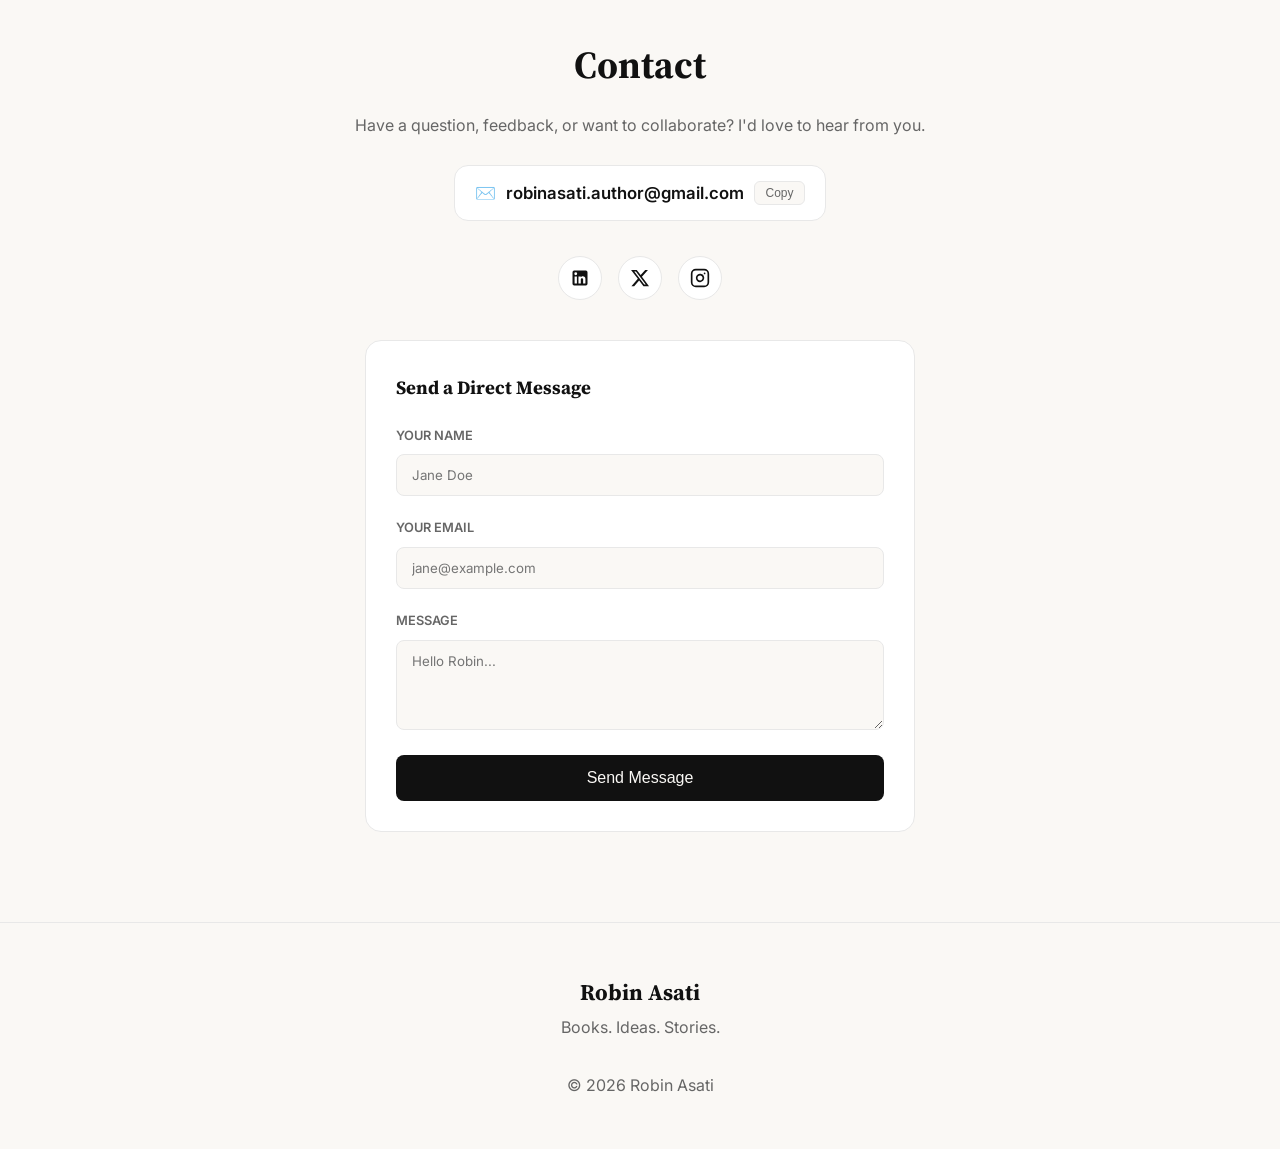
==== commit f350ac19: "Revise future project description Updated project description to include details about a psychologic" ====
--- a/index.html
+++ b/index.html
@@ -797,7 +797,7 @@
 </div>
 <h3>Future Project</h3>
 <p>
-Details to be updated later. Future books and creative projects will live here as they naturally evolve.
+I'm currently developing a psychological thriller that explores the fragile relationship between memory, truth, and identity. While the details remain under wraps, the story promises suspense, psychological tension, and characters whose greatest enemy may be their own mind.
 </p>
 </div>
 <button class="btn-small" onclick="openBookModal('future')">Project Details</button>
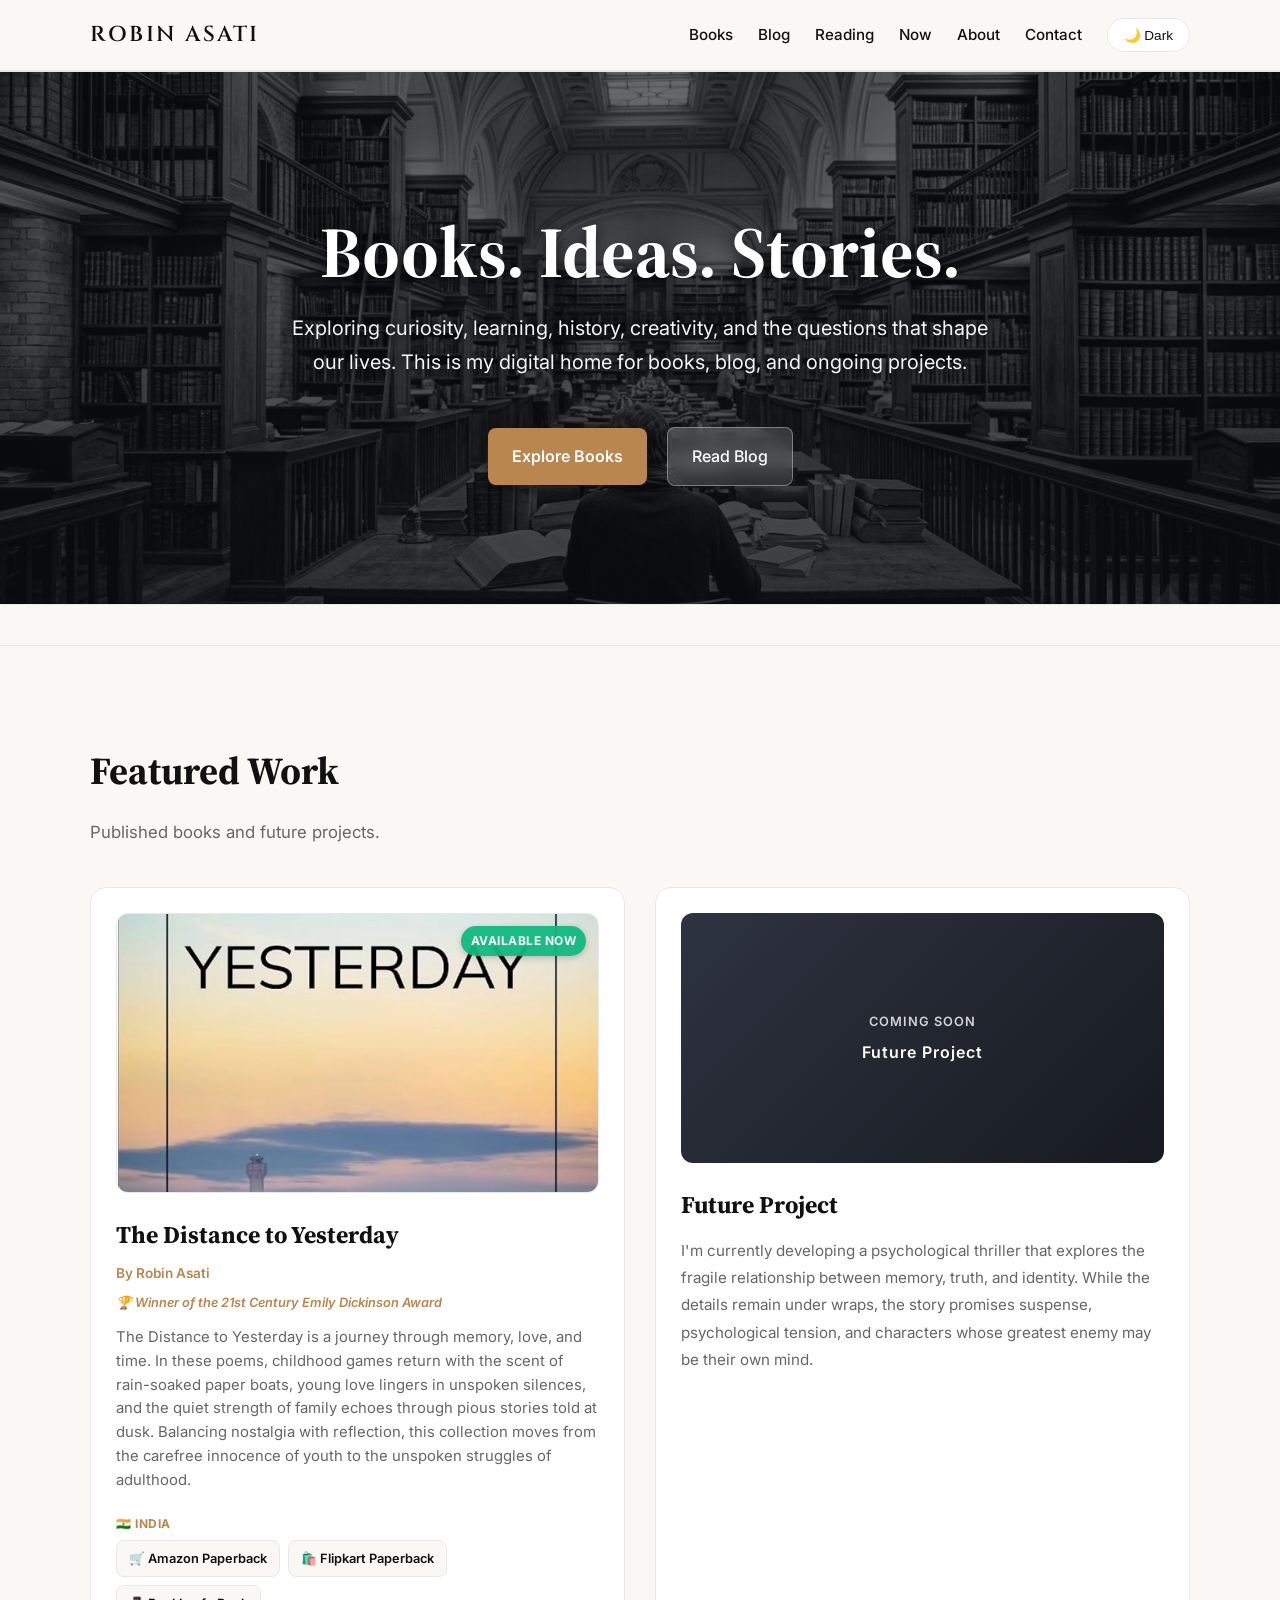
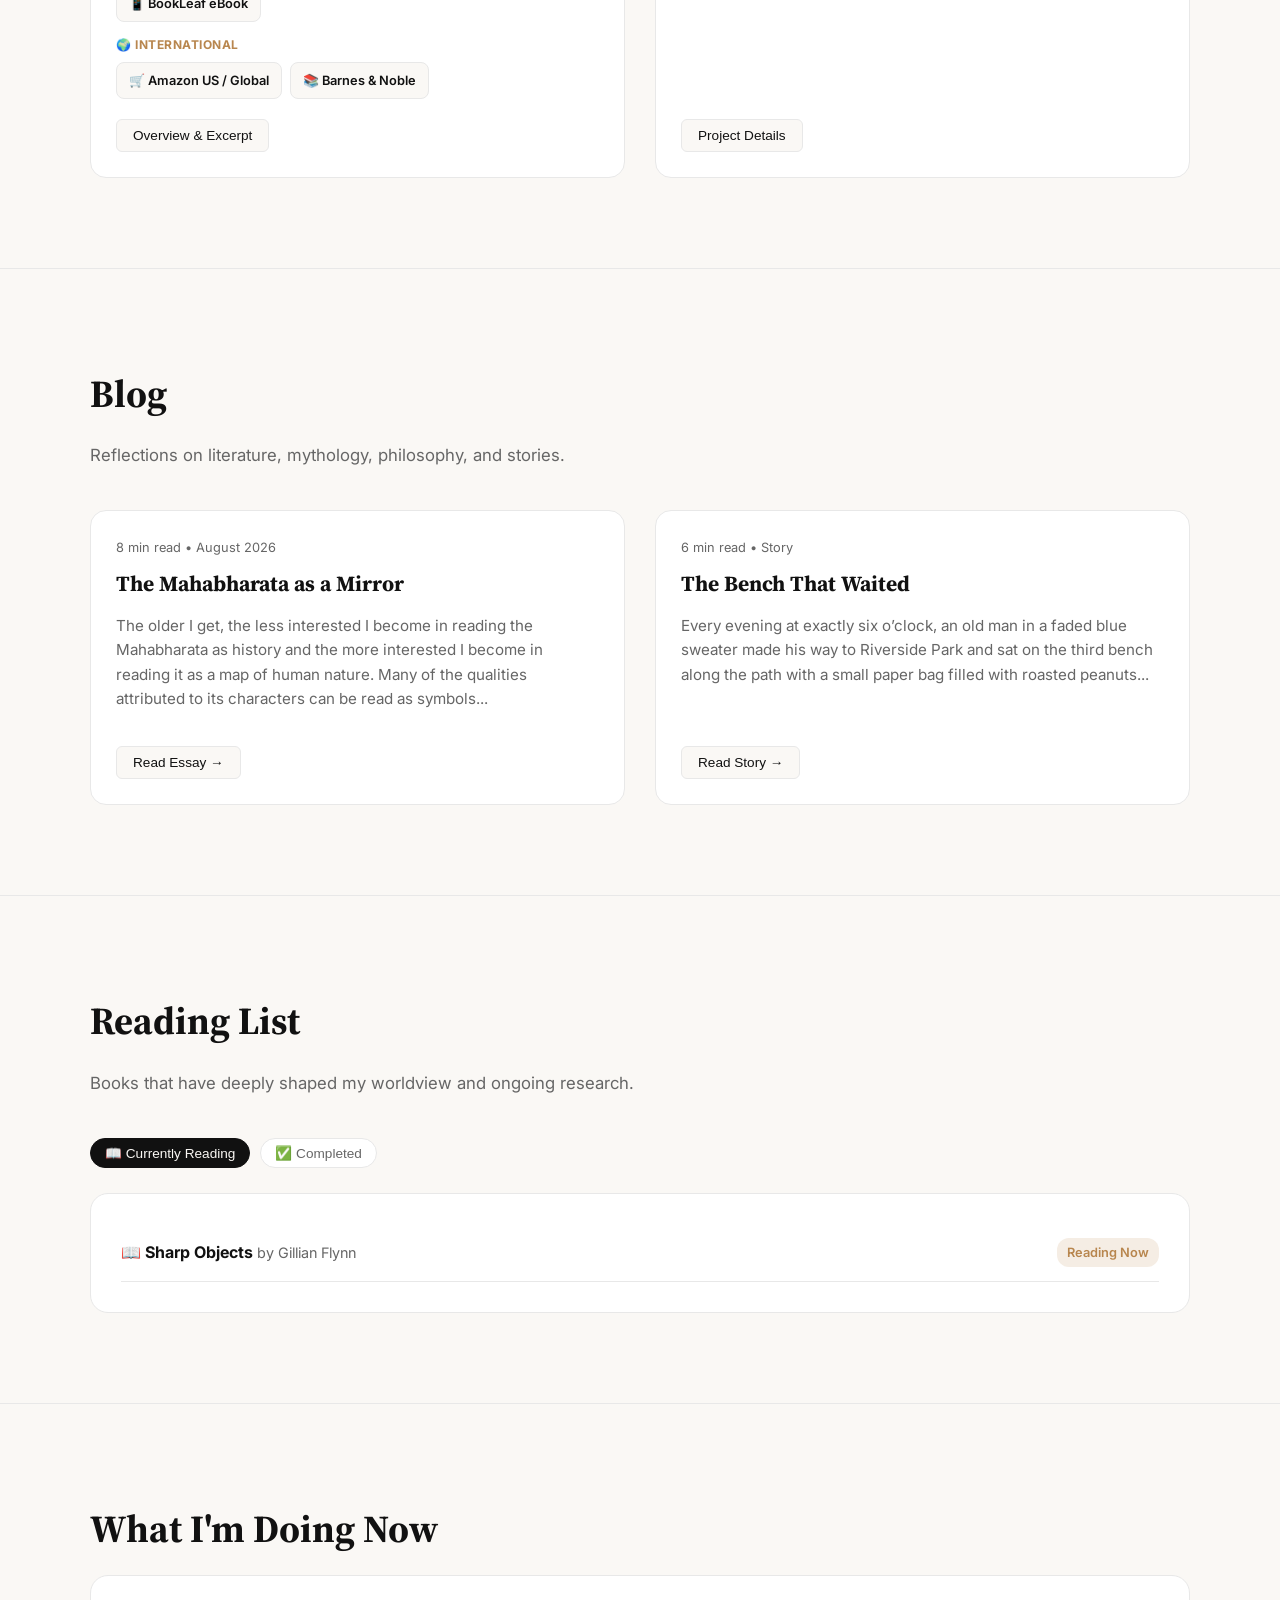
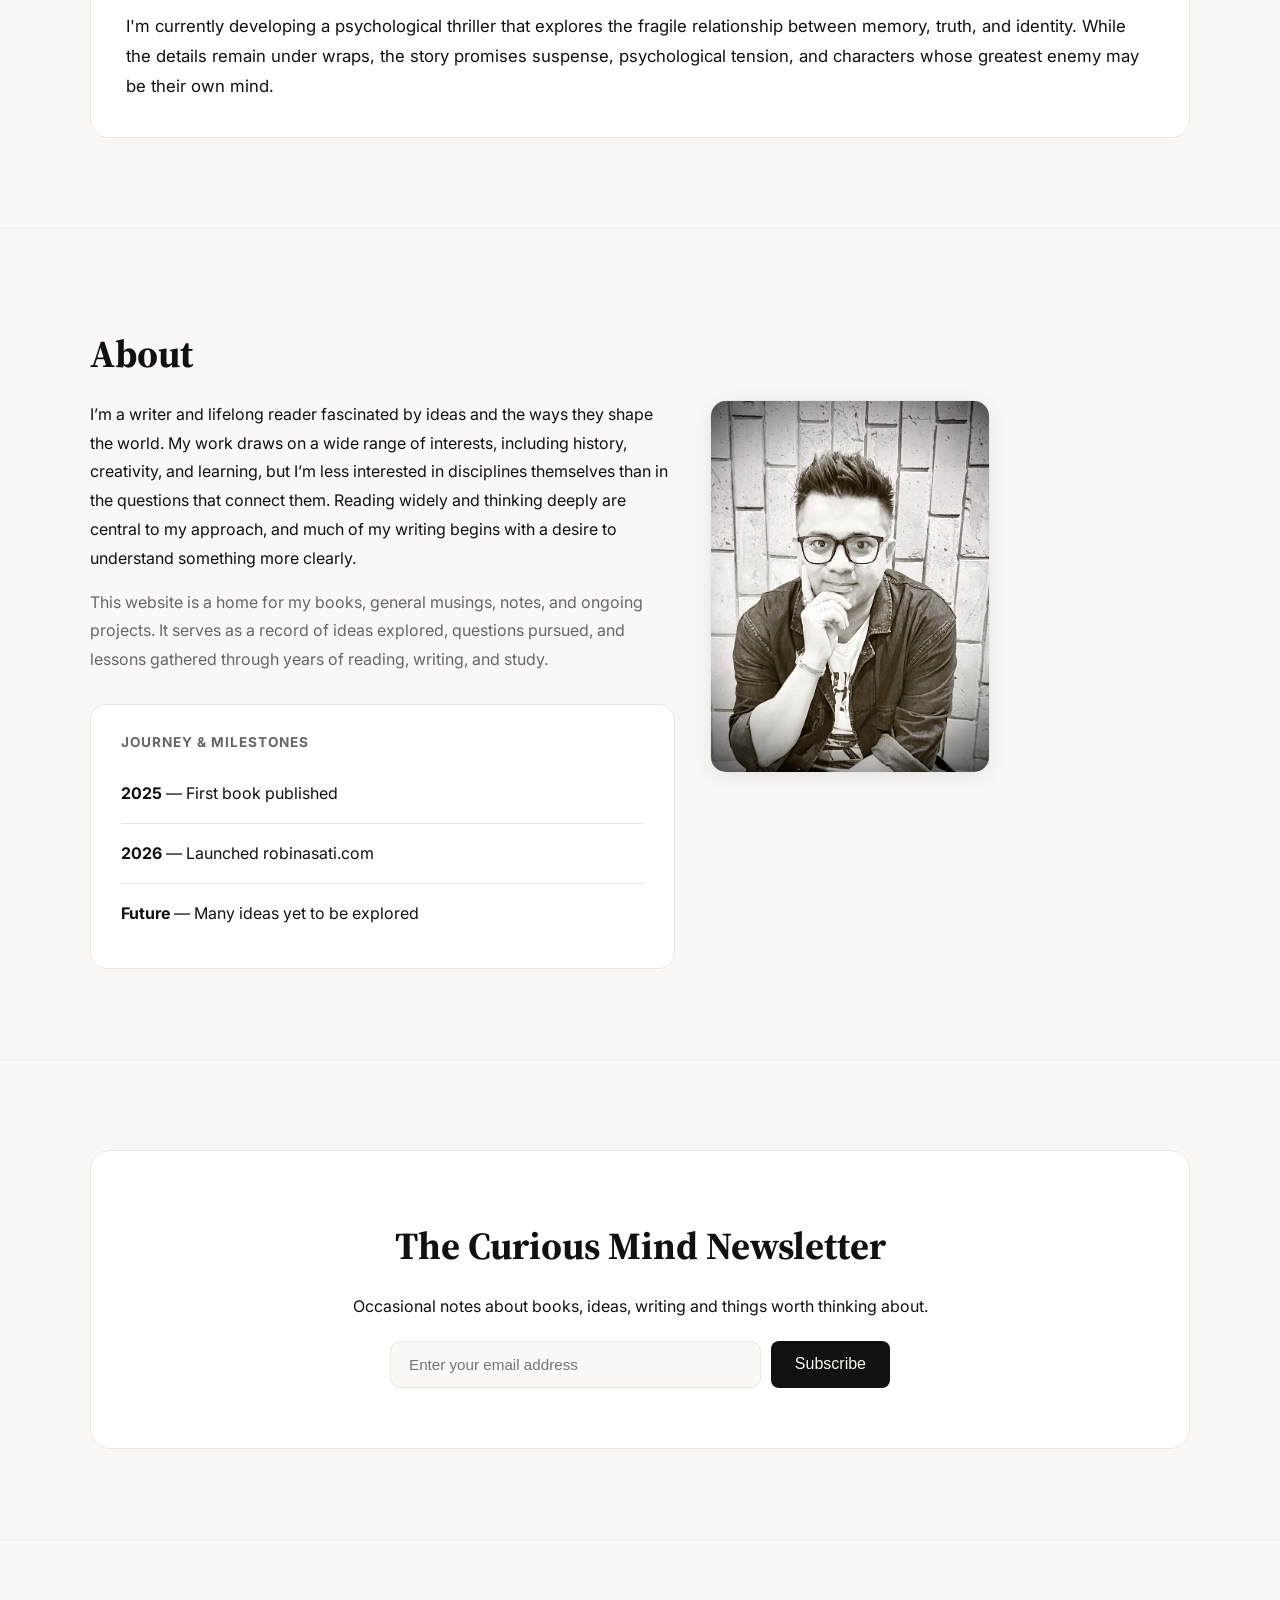
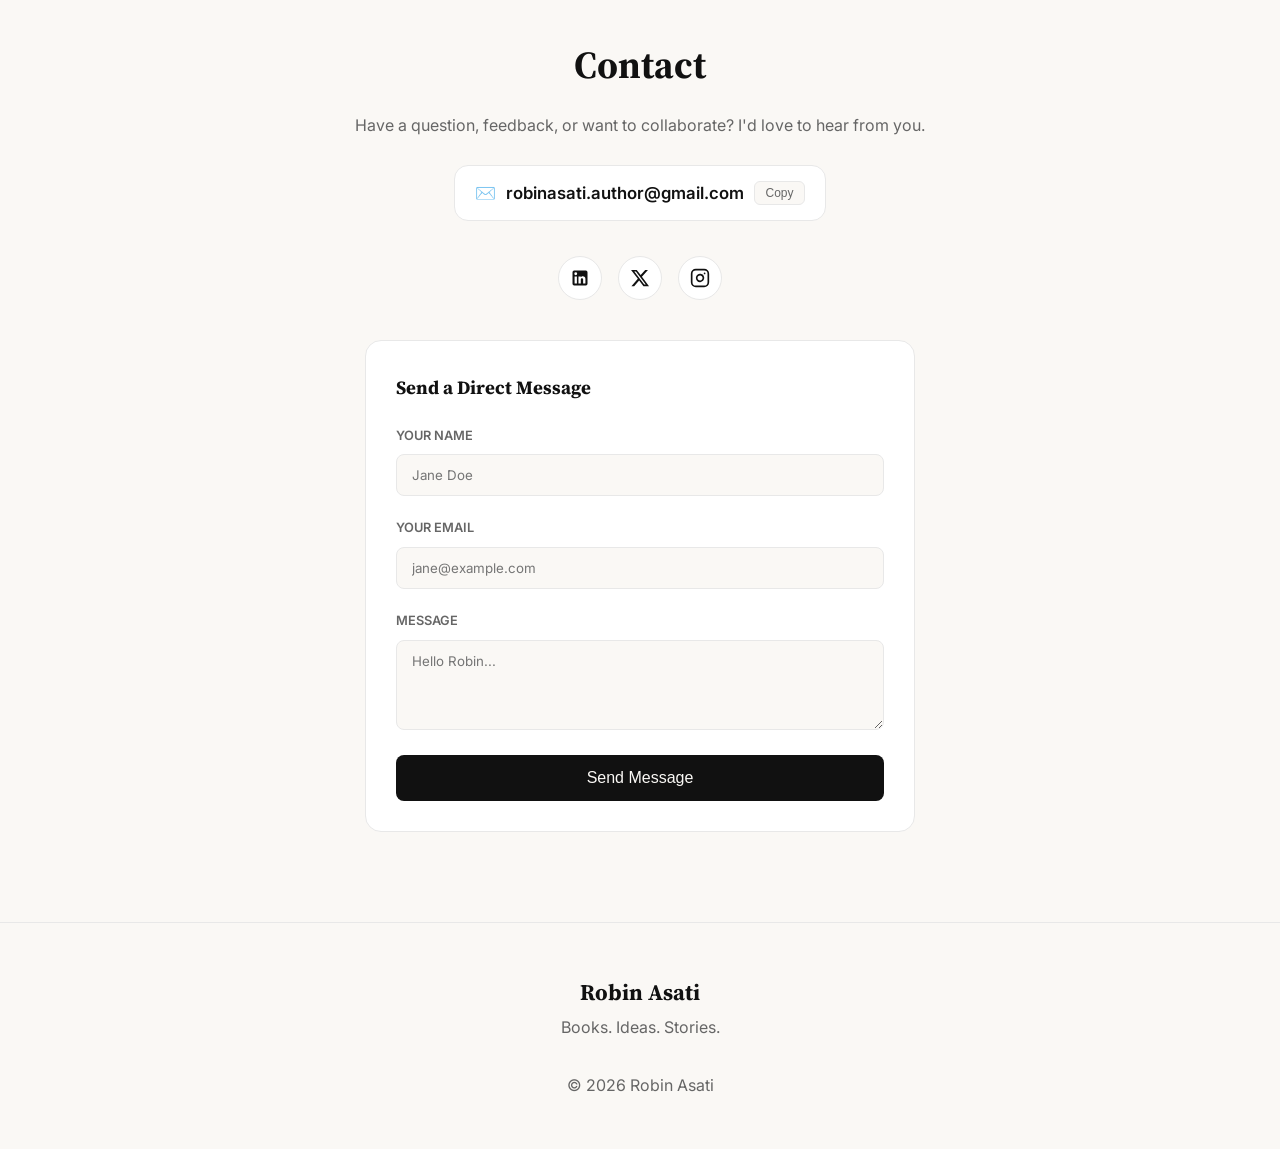
==== commit e1ee4006: "Revise current project description in index.html Updated the description of current projects to refl" ====
--- a/index.html
+++ b/index.html
@@ -881,7 +881,7 @@
 
 <div class="now-box" style="display: block;">
 <p style="font-size: 1.05rem; line-height: 1.8;">
-At the moment, I’m immersed in the publication of a satire. Between revisions, editorial discussions, and the countless details involved in preparing a book for readers, it has become the center of my professional attention. It’s a demanding process, but one that continually reminds me why I write in the first place.
+I'm currently developing a psychological thriller that explores the fragile relationship between memory, truth, and identity. While the details remain under wraps, the story promises suspense, psychological tension, and characters whose greatest enemy may be their own mind.
 </p>
 </div>
 </div>
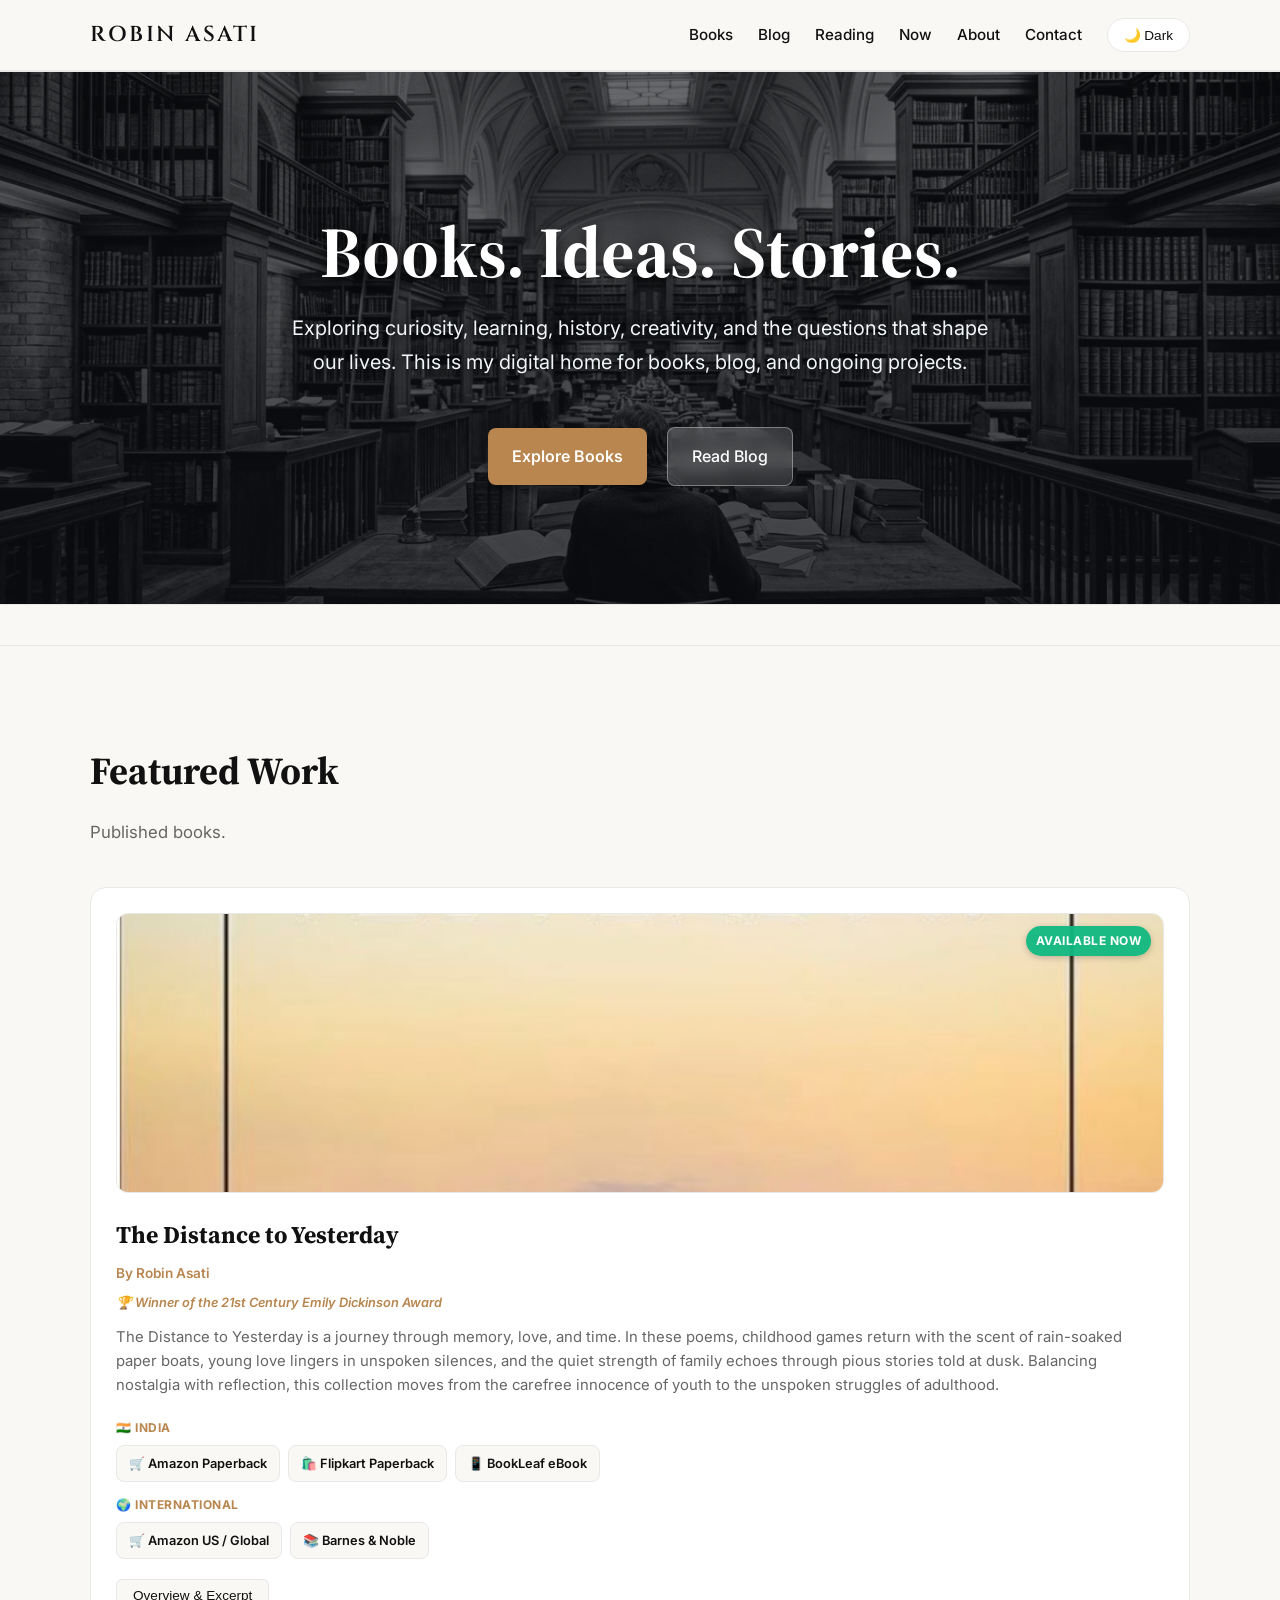
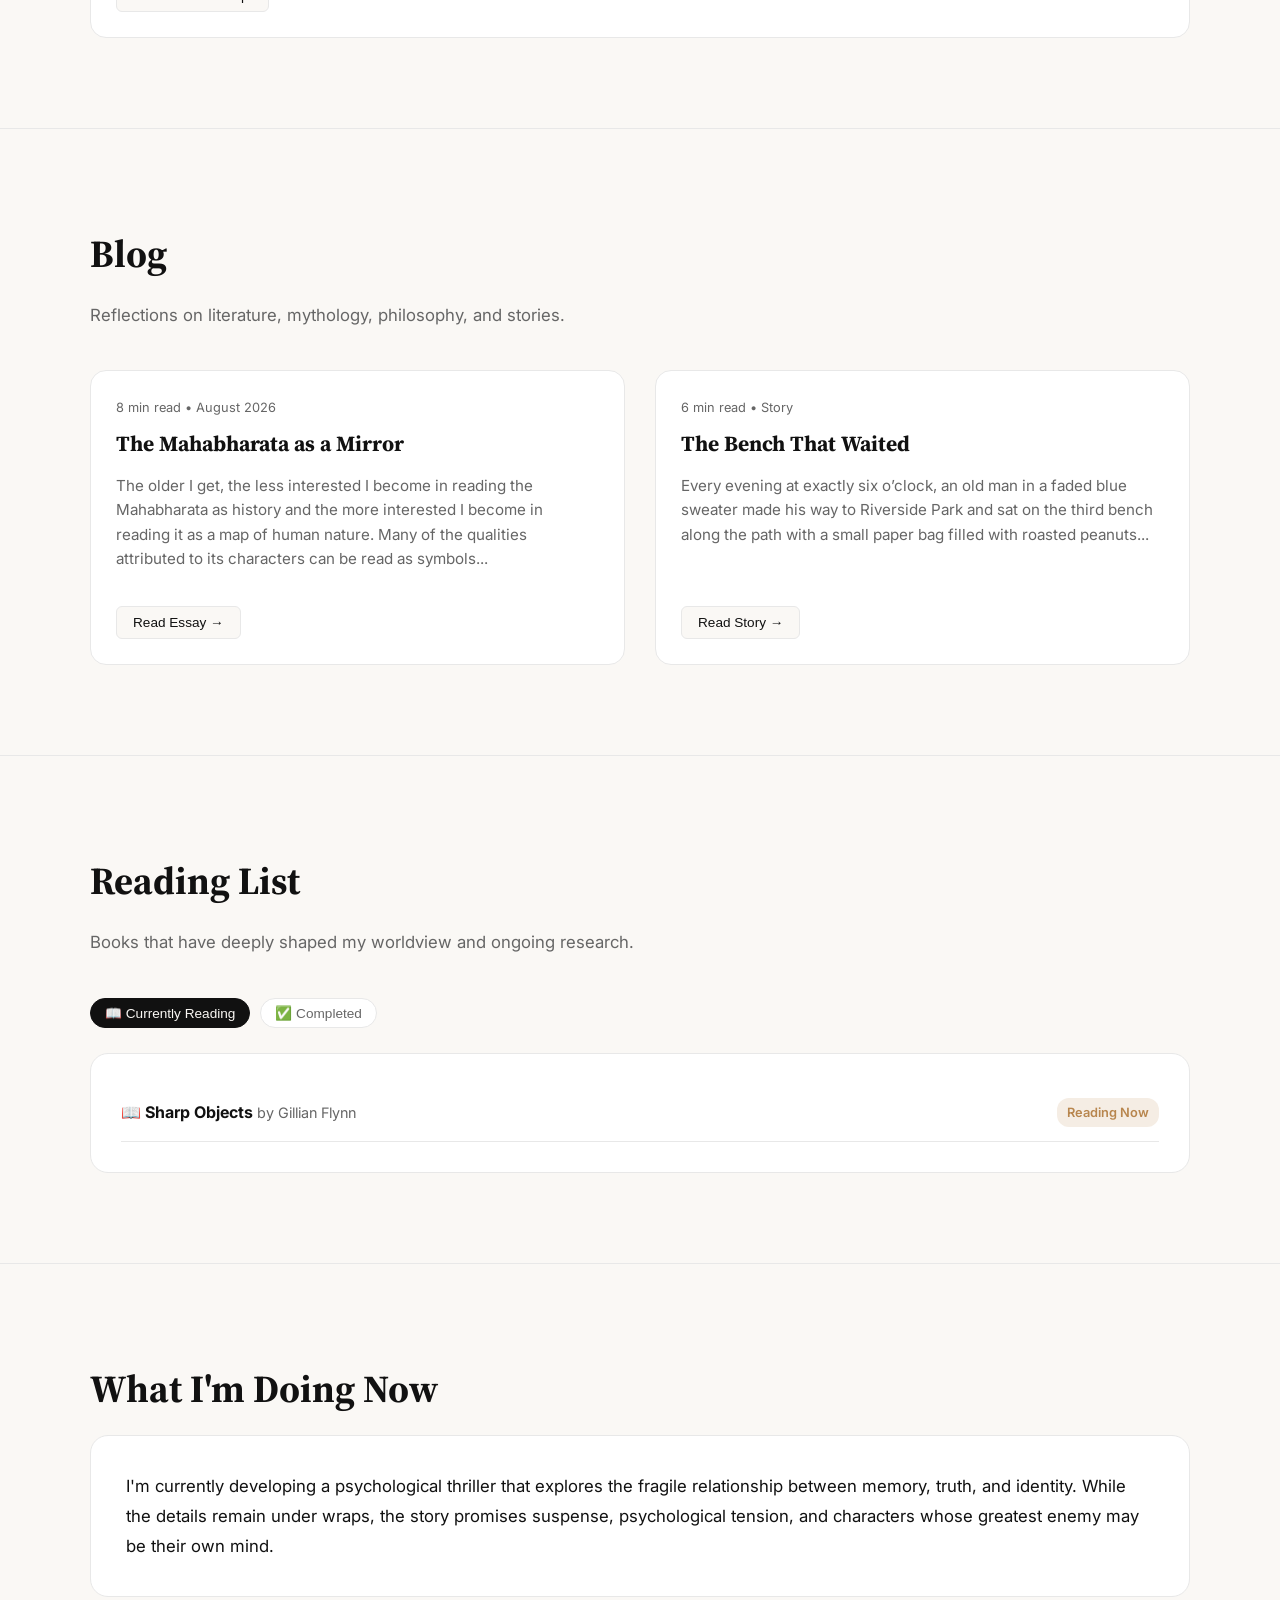
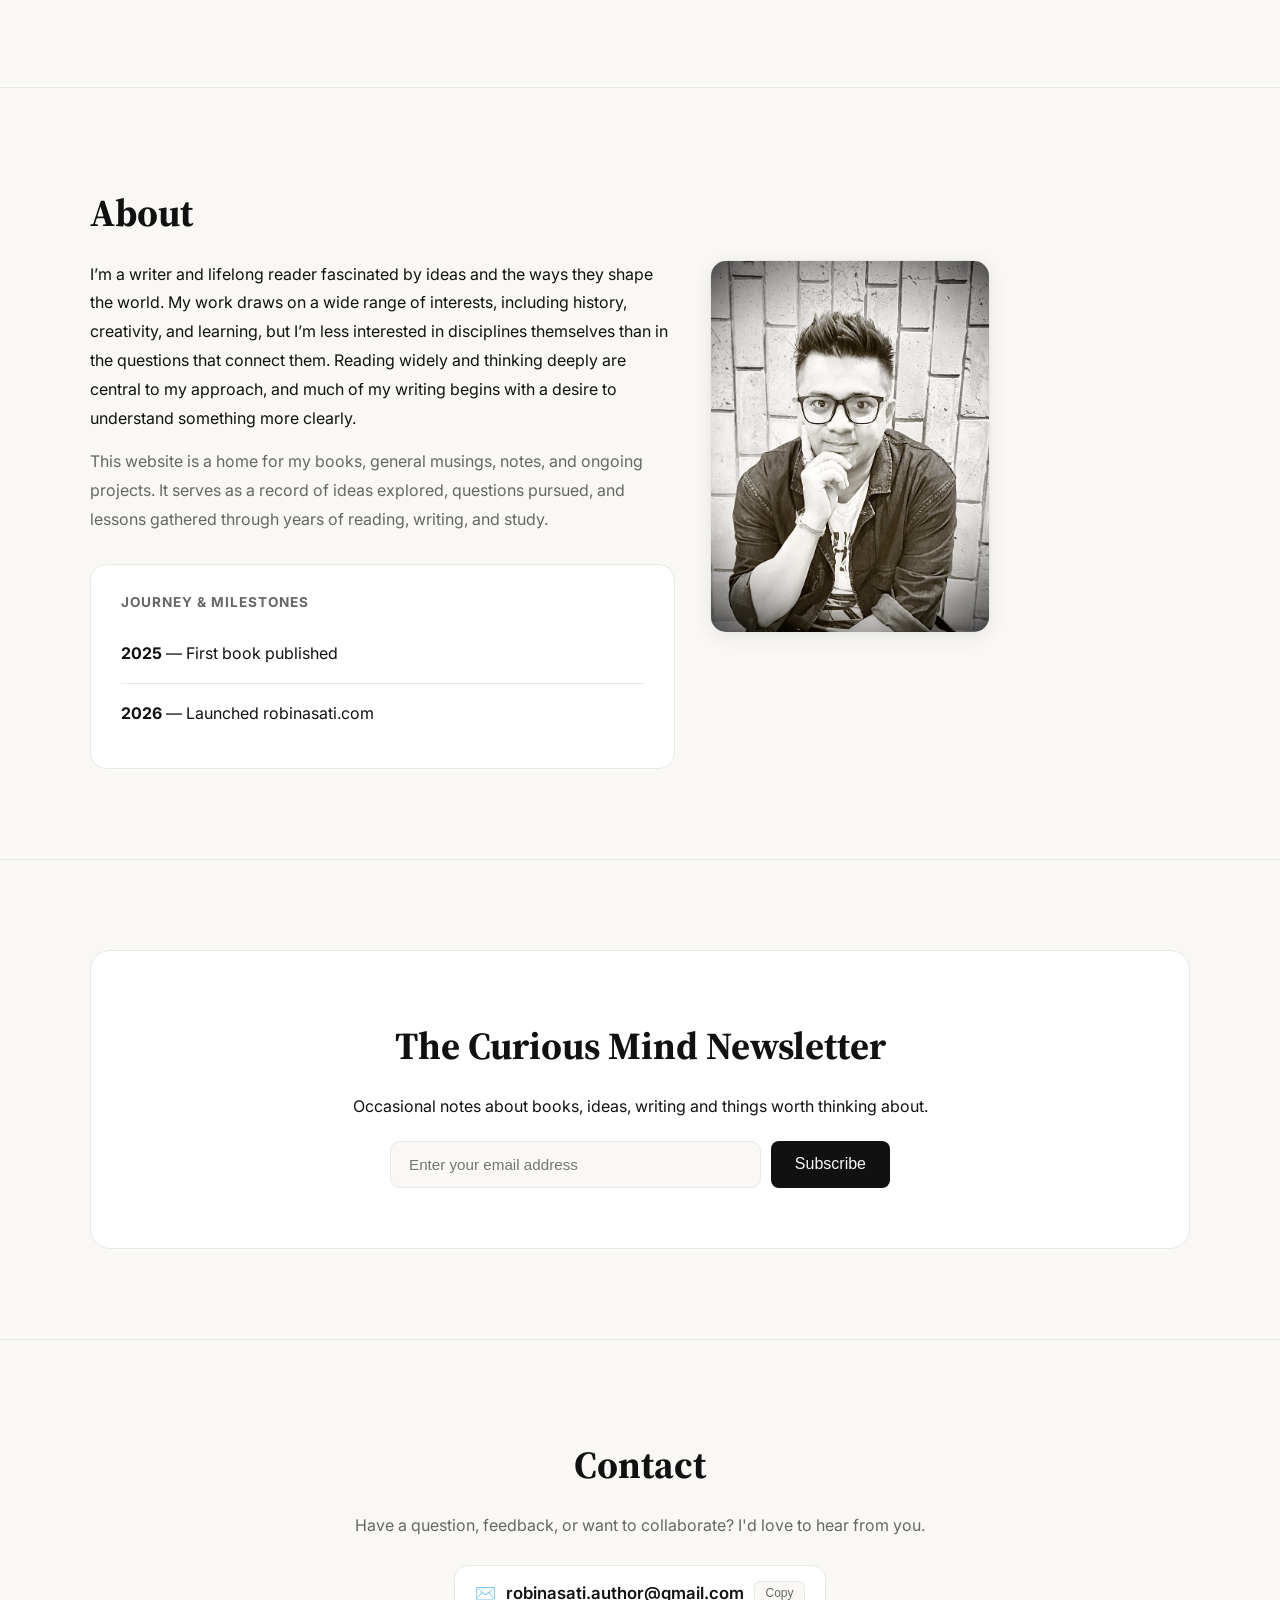
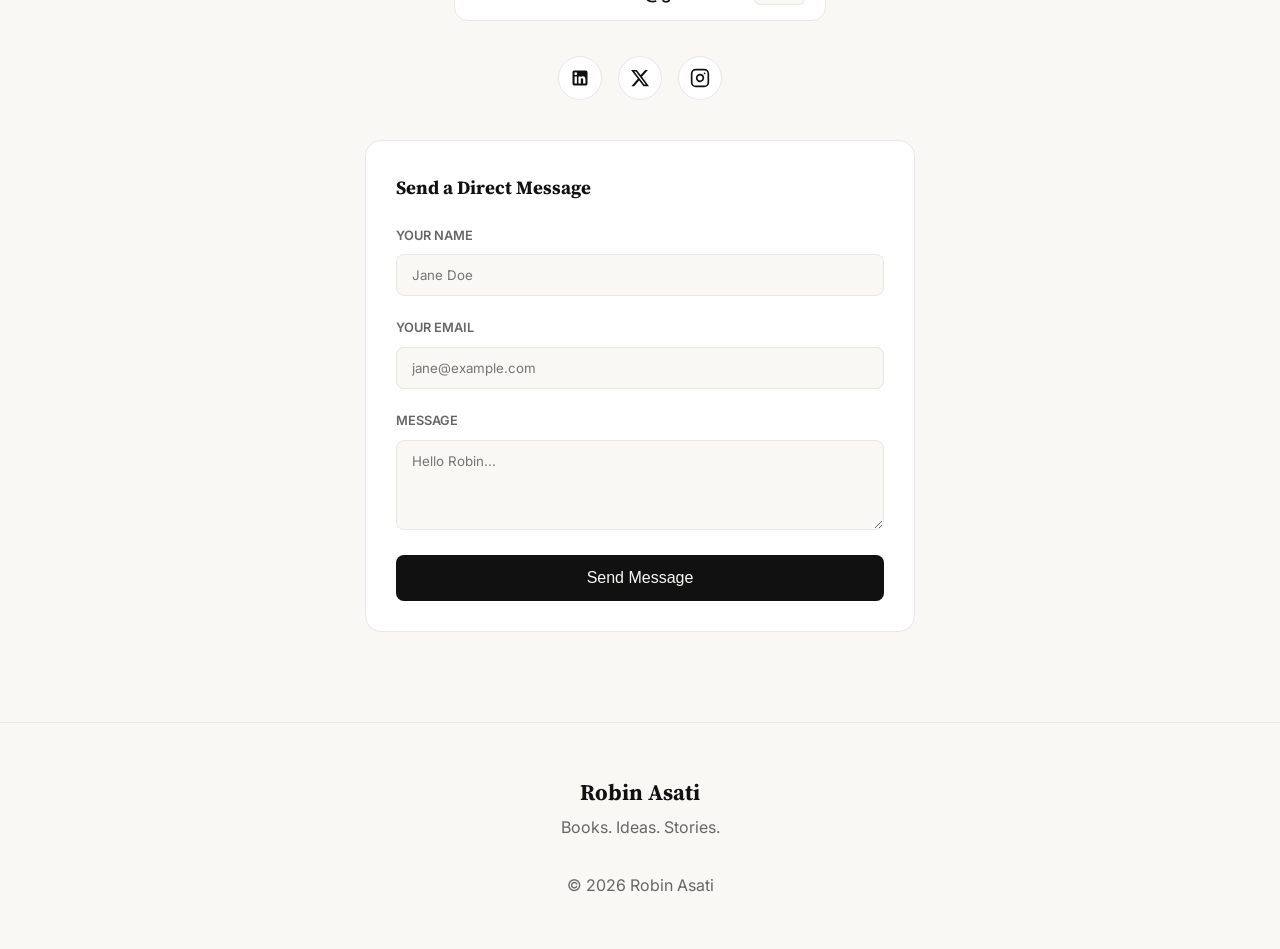
==== commit a8d0cab1: "Update featured work section and remove future project Removed details about a future project and up" ====
--- a/index.html
+++ b/index.html
@@ -755,7 +755,7 @@
 <section id="books">
 <div class="container">
 <h2 class="section-title">Featured Work</h2>
-<p class="section-subtitle">Published books and future projects.</p>
+<p class="section-subtitle">Published books.</p>
 
 <div class="cards">
 <div class="card">
@@ -787,20 +787,6 @@
 </div>
 </div>
 <button class="btn-small" onclick="openBookModal('distance')">Overview & Excerpt</button>
-</div>
-
-<div class="card">
-<div>
-<div class="book-cover dark-cover">
-<div style="font-size: 0.8rem; opacity: 0.8; margin-bottom: 5px;">COMING SOON</div>
-Future Project
-</div>
-<h3>Future Project</h3>
-<p>
-I'm currently developing a psychological thriller that explores the fragile relationship between memory, truth, and identity. While the details remain under wraps, the story promises suspense, psychological tension, and characters whose greatest enemy may be their own mind.
-</p>
-</div>
-<button class="btn-small" onclick="openBookModal('future')">Project Details</button>
 </div>
 </div>
 </div>
@@ -910,9 +896,6 @@
 <div>
 <strong>2026</strong> — Launched robinasati.com
 </div>
-<div>
-<strong>Future</strong> — Many ideas yet to be explored
-</div>
 </div>
 </div>
 
@@ -1209,53 +1192,44 @@
 
 function openBookModal(type) {
     const body = document.getElementById('bookModalBody');
-    if (type === 'distance' || type === 'upcoming') {
-        body.innerHTML = `
-            <div style="display: flex; gap: 20px; flex-wrap: wrap; align-items: flex-start; margin-bottom: 20px;">
-              <img src="/assets/images/distance_to_yesterday_1785655951357.jpg" onerror="this.onerror=null; this.src='/distance_to_yesterday_1785655951357.jpg';" alt="The Distance to Yesterday" style="width: 150px; height: 220px; object-fit: cover; border-radius: 10px; border: 1px solid var(--border);" />
-              <div style="flex: 1; min-width: 220px;">
-                <div style="font-size:0.85rem; color:#10b981; font-weight:700; text-transform:uppercase; margin-bottom:5px;">AVAILABLE NOW • RELEASED</div>
-                <h2 style="font-family:'Source Serif 4',serif; font-size:2rem; margin-bottom:5px;">The Distance to Yesterday</h2>
-                <div style="font-size:1rem; color:var(--accent); font-weight:600; margin-bottom:6px;">By Robin Asati</div>
-                <div style="font-size:0.85rem; color:#b8864e; font-weight:600; margin-bottom:12px; font-style:italic;">🏆 Winner of the 21st Century Emily Dickinson Award</div>
-                <p style="font-style:italic; color:var(--muted); font-size:0.95rem;">"A journey through memory, love, and time."</p>
-              </div>
-            </div>
-
-            <p style="line-height:1.8; margin-bottom:20px; font-size:1.05rem;">
-            The Distance to Yesterday is a journey through memory, love, and time. In these poems, childhood games return with the scent of rain-soaked paper boats, young love lingers in unspoken silences, and the quiet strength of family echoes through pious stories told at dusk. Balancing nostalgia with reflection, this collection moves from the carefree innocence of youth to the unspoken struggles of adulthood. With a voice both tender and contemplative, Robin Asati captures the fragments of life that never truly leave us - they wait quietly, like shadows and whispers, ready to be remembered.
-            </p>
-
-            <div style="background:var(--bg); padding:20px; border-radius:12px; border:1px solid var(--border); margin-bottom:25px;">
-              <strong style="font-family:'Source Serif 4',serif; font-size:1.1rem; color:var(--text);">CHAPTER ONE EXCERPT:</strong>
-              <p style="font-family:'Source Serif 4',serif; font-style:italic; margin-top:10px; line-height:1.8; color:var(--text);">
-              "Memory is not a museum of static relics; it is an active tide. On certain quiet evenings, the distance between where you stand today and yesterday collapses into the span of a single breath..."
-              </p>
-            </div>
-
-            <div style="margin-top:20px;">
-              <div style="font-size:0.8rem; font-weight:700; text-transform:uppercase; letter-spacing:0.5px; color:var(--accent); margin-bottom:8px;">🇮🇳 Buy in India</div>
-              <div class="retailer-links" style="margin-top:0; margin-bottom:15px;">
-                <a href="https://link.amazon/B07YsDSl2" target="_blank" rel="noopener noreferrer" class="retailer-btn" style="padding:8px 14px; font-size:0.85rem;">🛒 Amazon Paperback</a>
-                <a href="https://dl.flipkart.com/s/XTxw8RNNNN" target="_blank" rel="noopener noreferrer" class="retailer-btn" style="padding:8px 14px; font-size:0.85rem;">🛍️ Flipkart Paperback</a>
-                <a href="https://ebooks.bookleafpub.com/product-page/the-distance-to-yesterday" target="_blank" rel="noopener noreferrer" class="retailer-btn" style="padding:8px 14px; font-size:0.85rem;">📱 BookLeaf eBook</a>
-              </div>
-
-              <div style="font-size:0.8rem; font-weight:700; text-transform:uppercase; letter-spacing:0.5px; color:var(--accent); margin-bottom:8px;">🌍 Buy Internationally</div>
-              <div class="retailer-links" style="margin-top:0;">
-                <a href="https://www.amazon.com/dp/B0G1ZFZSVN" target="_blank" rel="noopener noreferrer" class="retailer-btn" style="padding:8px 14px; font-size:0.85rem;">🛒 Amazon (Global)</a>
-                <a href="https://www.barnesandnoble.com/w/1148728774" target="_blank" rel="noopener noreferrer" class="retailer-btn" style="padding:8px 14px; font-size:0.85rem;">📚 Barnes & Noble</a>
-              </div>
-            </div>
-        `;
-    } else {
-        body.innerHTML = `
-            <div style="font-size:0.85rem; color:var(--accent); font-weight:600; text-transform:uppercase; margin-bottom:5px;">In Concept Development</div>
-            <h2 style="font-family:'Source Serif 4',serif; font-size:2rem; margin-bottom:15px;">Future Project</h2>
-            <p style="font-style:italic; color:var(--muted); margin-bottom:20px;">"Exploring the boundary between artificial intelligence, human memory, and storytelling."</p>
-            <p style="line-height:1.8;">Details to be updated later. Future books, essays, and creative writing projects will live here as they naturally evolve.</p>
-        `;
-    }
+    body.innerHTML = `
+        <div style="display: flex; gap: 20px; flex-wrap: wrap; align-items: flex-start; margin-bottom: 20px;">
+          <img src="/assets/images/distance_to_yesterday_1785655951357.jpg" onerror="this.onerror=null; this.src='/distance_to_yesterday_1785655951357.jpg';" alt="The Distance to Yesterday" style="width: 150px; height: 220px; object-fit: cover; border-radius: 10px; border: 1px solid var(--border);" />
+          <div style="flex: 1; min-width: 220px;">
+            <div style="font-size:0.85rem; color:#10b981; font-weight:700; text-transform:uppercase; margin-bottom:5px;">AVAILABLE NOW • RELEASED</div>
+            <h2 style="font-family:'Source Serif 4',serif; font-size:2rem; margin-bottom:5px;">The Distance to Yesterday</h2>
+            <div style="font-size:1rem; color:var(--accent); font-weight:600; margin-bottom:6px;">By Robin Asati</div>
+            <div style="font-size:0.85rem; color:#b8864e; font-weight:600; margin-bottom:12px; font-style:italic;">🏆 Winner of the 21st Century Emily Dickinson Award</div>
+            <p style="font-style:italic; color:var(--muted); font-size:0.95rem;">"A journey through memory, love, and time."</p>
+          </div>
+        </div>
+
+        <p style="line-height:1.8; margin-bottom:20px; font-size:1.05rem;">
+        The Distance to Yesterday is a journey through memory, love, and time. In these poems, childhood games return with the scent of rain-soaked paper boats, young love lingers in unspoken silences, and the quiet strength of family echoes through pious stories told at dusk. Balancing nostalgia with reflection, this collection moves from the carefree innocence of youth to the unspoken struggles of adulthood. With a voice both tender and contemplative, Robin Asati captures the fragments of life that never truly leave us - they wait quietly, like shadows and whispers, ready to be remembered.
+        </p>
+
+        <div style="background:var(--bg); padding:20px; border-radius:12px; border:1px solid var(--border); margin-bottom:25px;">
+          <strong style="font-family:'Source Serif 4',serif; font-size:1.1rem; color:var(--text);">CHAPTER ONE EXCERPT:</strong>
+          <p style="font-family:'Source Serif 4',serif; font-style:italic; margin-top:10px; line-height:1.8; color:var(--text);">
+          "Memory is not a museum of static relics; it is an active tide. On certain quiet evenings, the distance between where you stand today and yesterday collapses into the span of a single breath..."
+          </p>
+        </div>
+
+        <div style="margin-top:20px;">
+          <div style="font-size:0.8rem; font-weight:700; text-transform:uppercase; letter-spacing:0.5px; color:var(--accent); margin-bottom:8px;">🇮🇳 Buy in India</div>
+          <div class="retailer-links" style="margin-top:0; margin-bottom:15px;">
+            <a href="https://link.amazon/B07YsDSl2" target="_blank" rel="noopener noreferrer" class="retailer-btn" style="padding:8px 14px; font-size:0.85rem;">🛒 Amazon Paperback</a>
+            <a href="https://dl.flipkart.com/s/XTxw8RNNNN" target="_blank" rel="noopener noreferrer" class="retailer-btn" style="padding:8px 14px; font-size:0.85rem;">🛍️ Flipkart Paperback</a>
+            <a href="https://ebooks.bookleafpub.com/product-page/the-distance-to-yesterday" target="_blank" rel="noopener noreferrer" class="retailer-btn" style="padding:8px 14px; font-size:0.85rem;">📱 BookLeaf eBook</a>
+          </div>
+
+          <div style="font-size:0.8rem; font-weight:700; text-transform:uppercase; letter-spacing:0.5px; color:var(--accent); margin-bottom:8px;">🌍 Buy Internationally</div>
+          <div class="retailer-links" style="margin-top:0;">
+            <a href="https://www.amazon.com/dp/B0G1ZFZSVN" target="_blank" rel="noopener noreferrer" class="retailer-btn" style="padding:8px 14px; font-size:0.85rem;">🛒 Amazon (Global)</a>
+            <a href="https://www.barnesandnoble.com/w/1148728774" target="_blank" rel="noopener noreferrer" class="retailer-btn" style="padding:8px 14px; font-size:0.85rem;">📚 Barnes & Noble</a>
+          </div>
+        </div>
+    `;
     document.getElementById('bookModal').classList.add('active');
 }
 
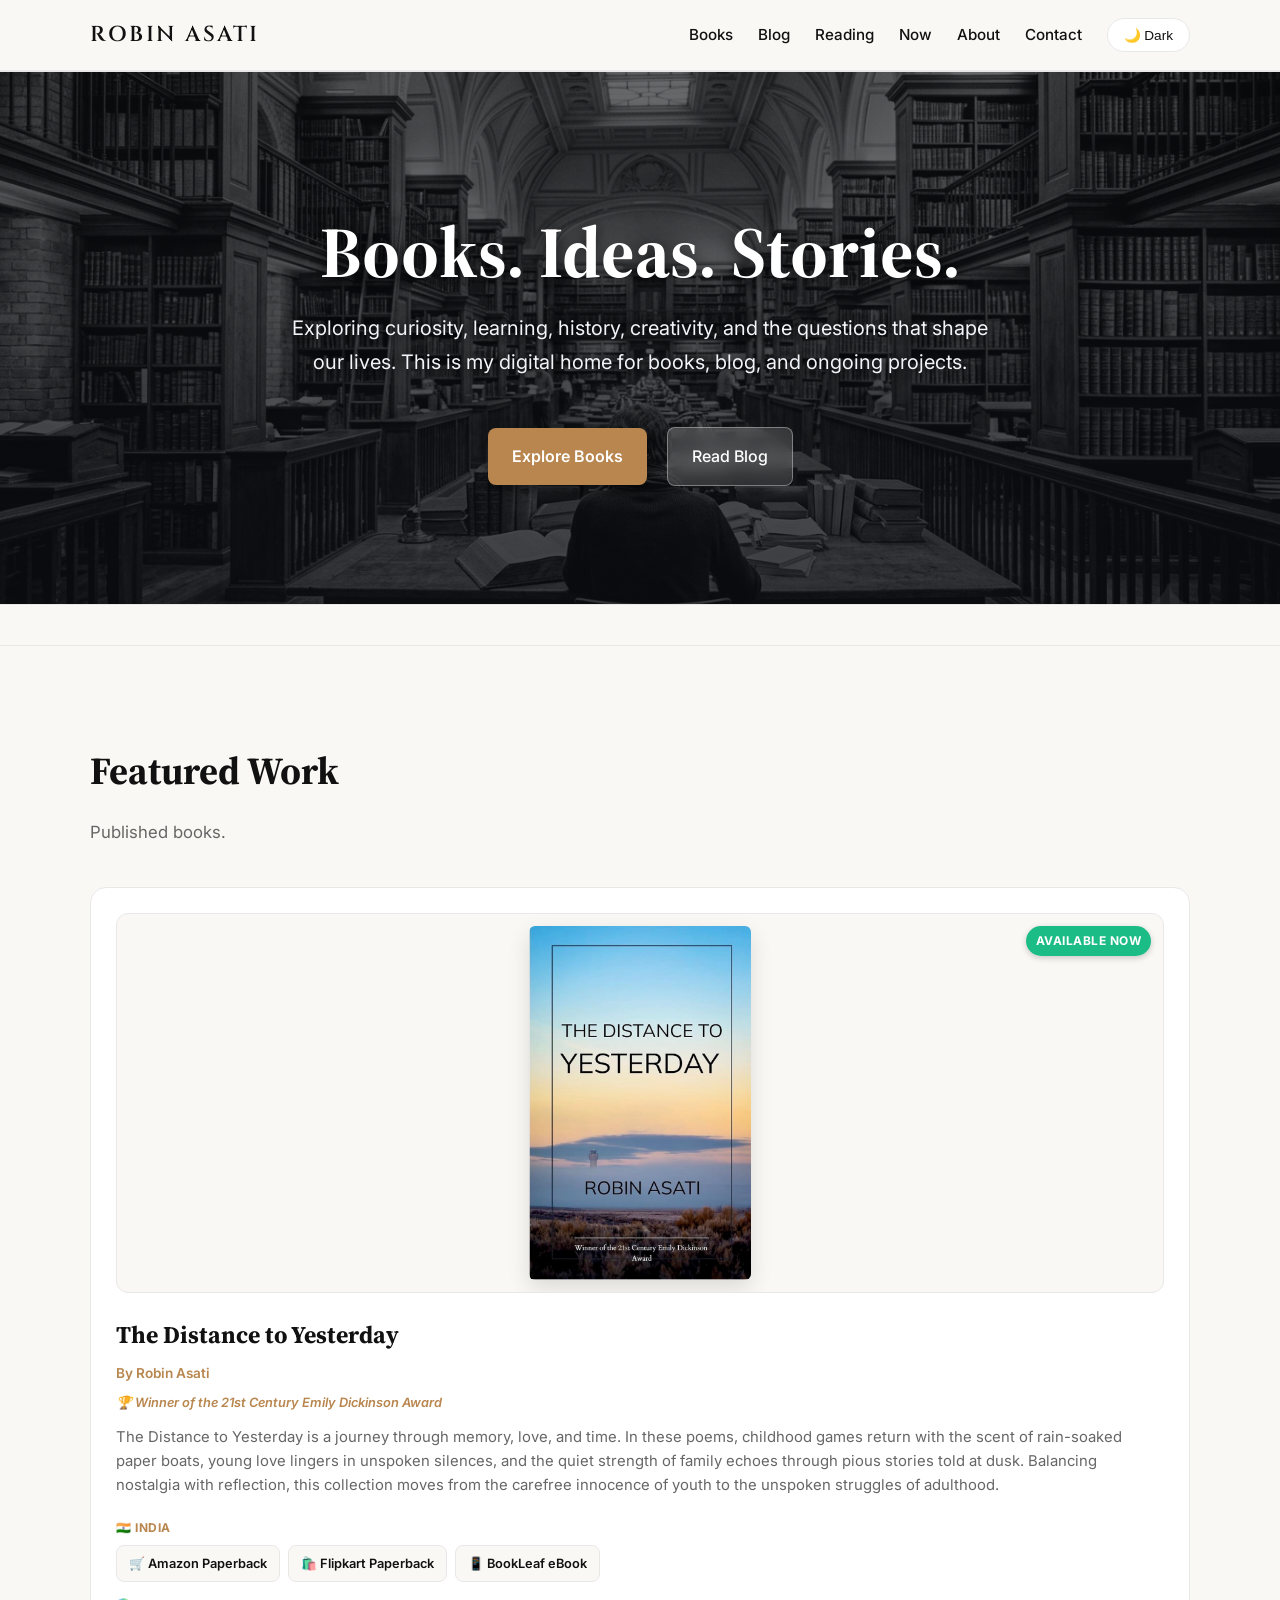
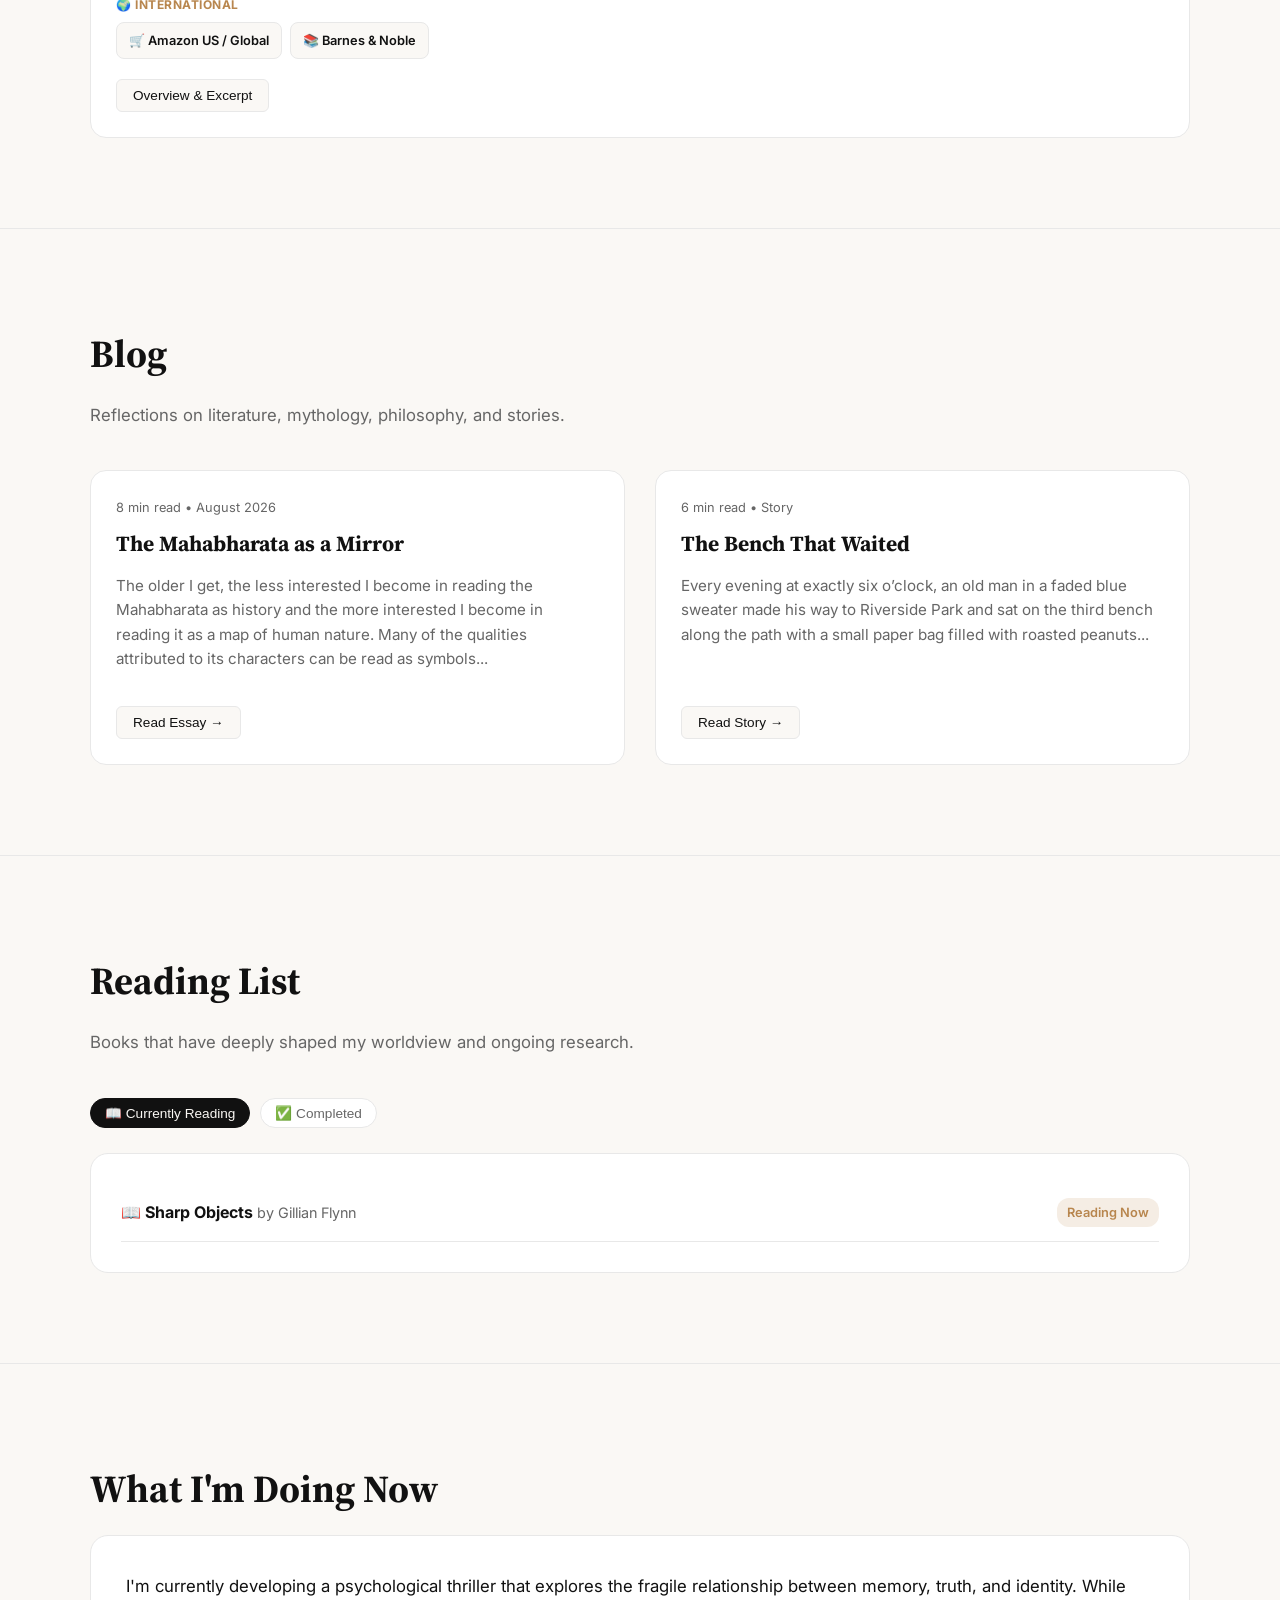
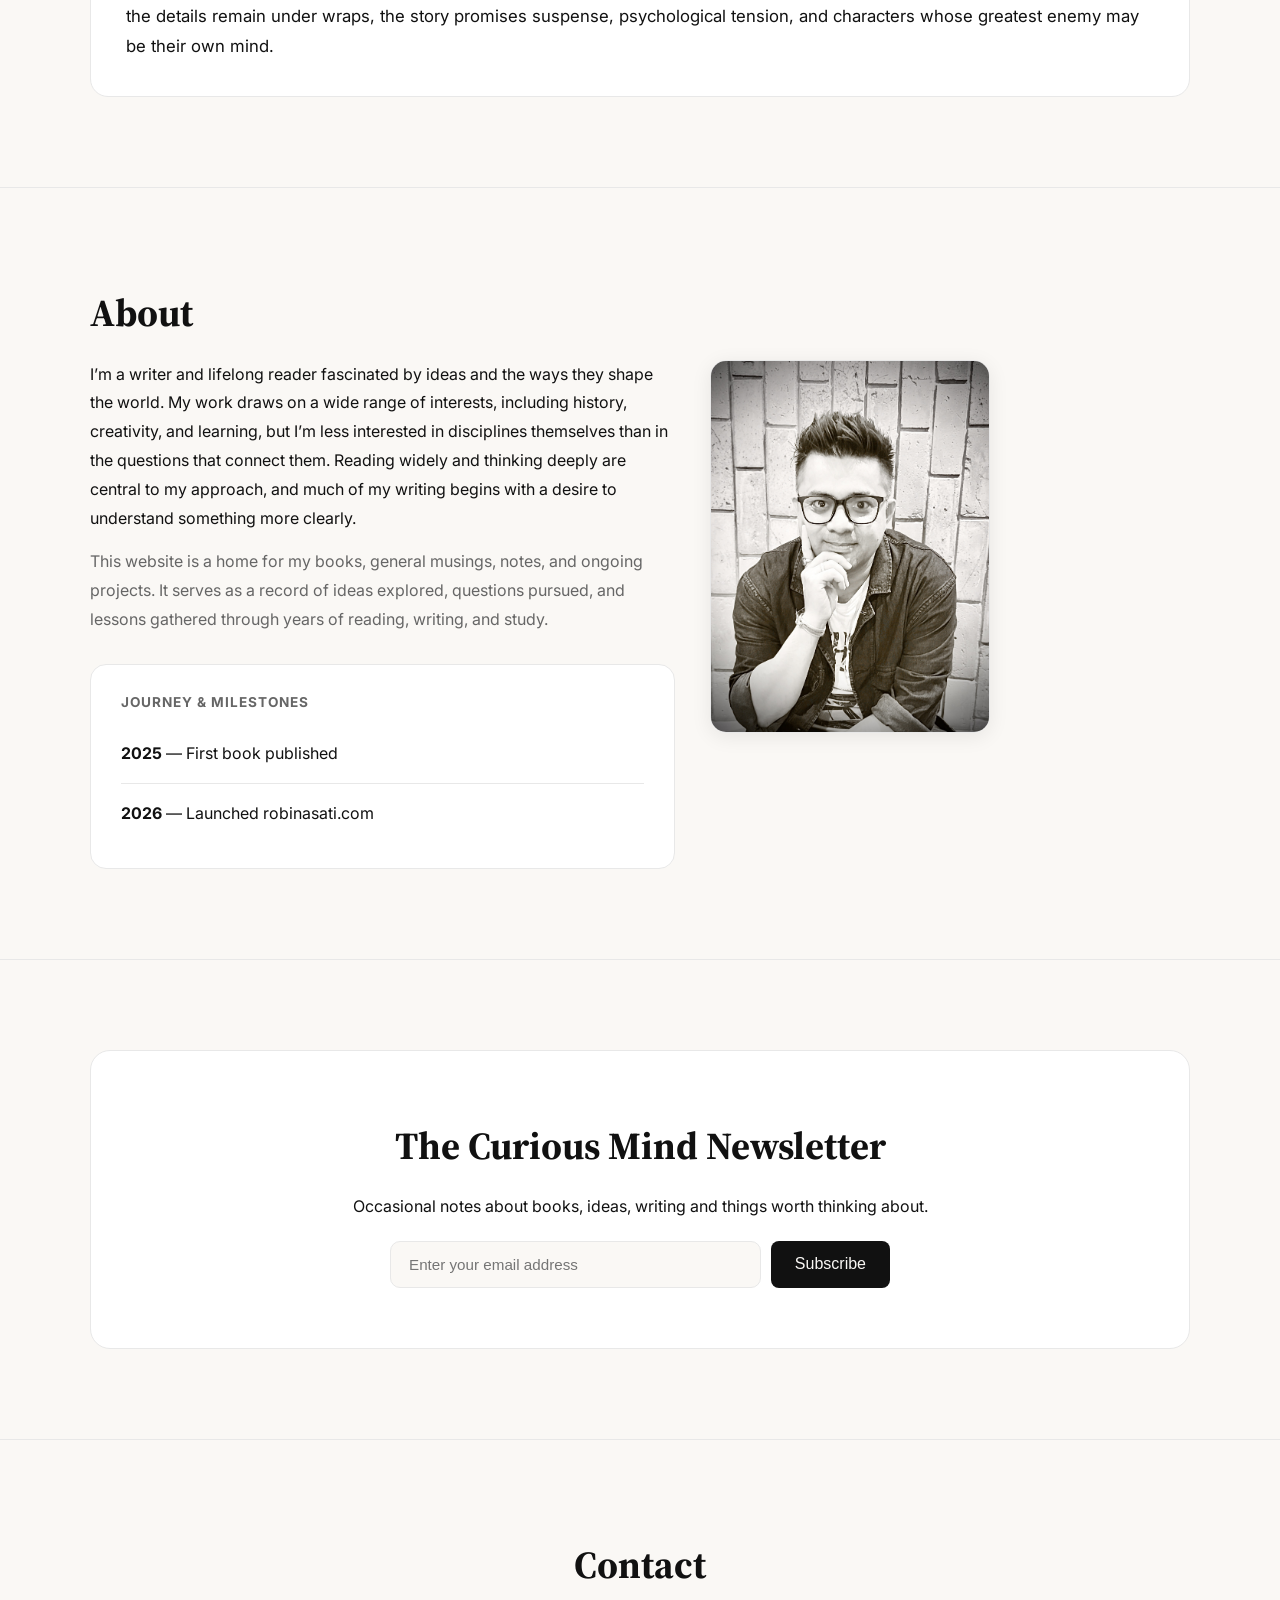
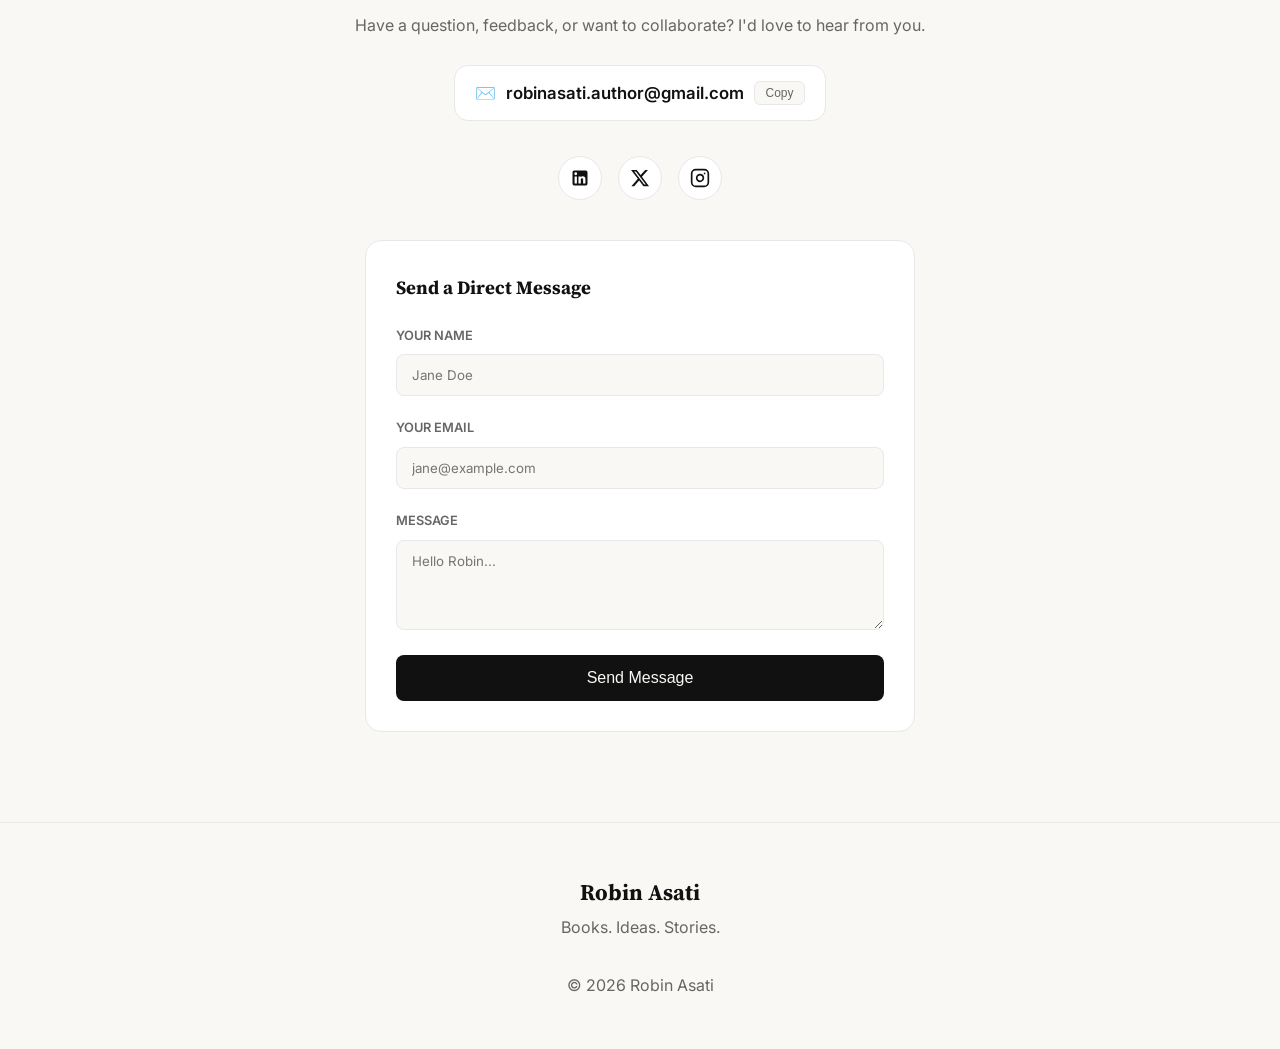
==== commit d0de0c40: "Refactor image paths and adjust styles in index.html Updated image paths and styles for book covers " ====
--- a/index.html
+++ b/index.html
@@ -130,10 +130,8 @@
     padding: 140px 0 110px 0;
     text-align: center;
     background-color: #121418;
+    background-image: linear-gradient(rgba(12, 14, 18, 0.62), rgba(12, 14, 18, 0.78)), url('hero_library_bg.png');
     background-image: linear-gradient(rgba(12, 14, 18, 0.62), rgba(12, 14, 18, 0.78)), url('assets/images/hero_library_bg.png');
-    background-image: linear-gradient(rgba(12, 14, 18, 0.62), rgba(12, 14, 18, 0.78)), url('hero_library_bg.png');
-    background-image: linear-gradient(rgba(12, 14, 18, 0.62), rgba(12, 14, 18, 0.78)), url('/hero_library_bg.png');
-    background-image: linear-gradient(rgba(12, 14, 18, 0.62), rgba(12, 14, 18, 0.78)), url('/assets/images/hero_library_bg.png');
     background-size: cover;
     background-position: center 38%;
     background-repeat: no-repeat;
@@ -274,7 +272,7 @@
 }
 
 .book-cover-wrap {
-    height: 280px;
+    height: 380px;
     border-radius: 12px;
     overflow: hidden;
     margin-bottom: 20px;
@@ -284,18 +282,24 @@
     align-items: center;
     justify-content: center;
     position: relative;
+    padding: 12px;
 }
 
 .book-cover-img {
-    width: 100%;
-    height: 100%;
-    object-fit: cover;
+    max-width: 100%;
+    max-height: 100%;
+    width: auto;
+    height: auto;
+    object-fit: contain;
     object-position: center;
-    transition: transform 0.3s ease;
+    border-radius: 6px;
+    box-shadow: 0 8px 22px rgba(0, 0, 0, 0.12);
+    transition: transform 0.3s ease, box-shadow 0.3s ease;
 }
 
 .card:hover .book-cover-img {
     transform: scale(1.03);
+    box-shadow: 0 12px 28px rgba(0, 0, 0, 0.18);
 }
 
 .released-badge {
@@ -761,7 +765,7 @@
 <div class="card">
 <div>
 <div class="book-cover-wrap">
-<img src="/assets/images/distance_to_yesterday_1785655951357.jpg" onerror="this.onerror=null; this.src='/distance_to_yesterday_1785655951357.jpg';" alt="The Distance to Yesterday Book Cover" class="book-cover-img">
+<img src="assets/images/distance_to_yesterday_1785655951357.jpg" onerror="this.onerror=null; this.src='distance_to_yesterday_1785655951357.jpg';" alt="The Distance to Yesterday Book Cover" class="book-cover-img">
 <span class="released-badge">AVAILABLE NOW</span>
 </div>
 <h3 style="margin-bottom: 4px;">The Distance to Yesterday</h3>
@@ -900,7 +904,7 @@
 </div>
 
 <div class="about-image-wrapper">
-<img src="/assets/images/robin_photo.jpg" onerror="this.onerror=null; this.src='/robin_photo.jpg';" alt="Robin Asati" class="about-photo">
+<img src="assets/images/robin_photo.jpg" onerror="this.onerror=null; this.src='robin_photo.jpg';" alt="Robin Asati" class="about-photo">
 </div>
 </div>
 
@@ -1194,7 +1198,7 @@
     const body = document.getElementById('bookModalBody');
     body.innerHTML = `
         <div style="display: flex; gap: 20px; flex-wrap: wrap; align-items: flex-start; margin-bottom: 20px;">
-          <img src="/assets/images/distance_to_yesterday_1785655951357.jpg" onerror="this.onerror=null; this.src='/distance_to_yesterday_1785655951357.jpg';" alt="The Distance to Yesterday" style="width: 150px; height: 220px; object-fit: cover; border-radius: 10px; border: 1px solid var(--border);" />
+          <img src="assets/images/distance_to_yesterday_1785655951357.jpg" onerror="this.onerror=null; this.src='distance_to_yesterday_1785655951357.jpg';" alt="The Distance to Yesterday" style="width: 150px; height: 220px; object-fit: contain; background: var(--bg); border-radius: 10px; border: 1px solid var(--border); box-shadow: 0 4px 12px rgba(0,0,0,0.1);" />
           <div style="flex: 1; min-width: 220px;">
             <div style="font-size:0.85rem; color:#10b981; font-weight:700; text-transform:uppercase; margin-bottom:5px;">AVAILABLE NOW • RELEASED</div>
             <h2 style="font-family:'Source Serif 4',serif; font-size:2rem; margin-bottom:5px;">The Distance to Yesterday</h2>
